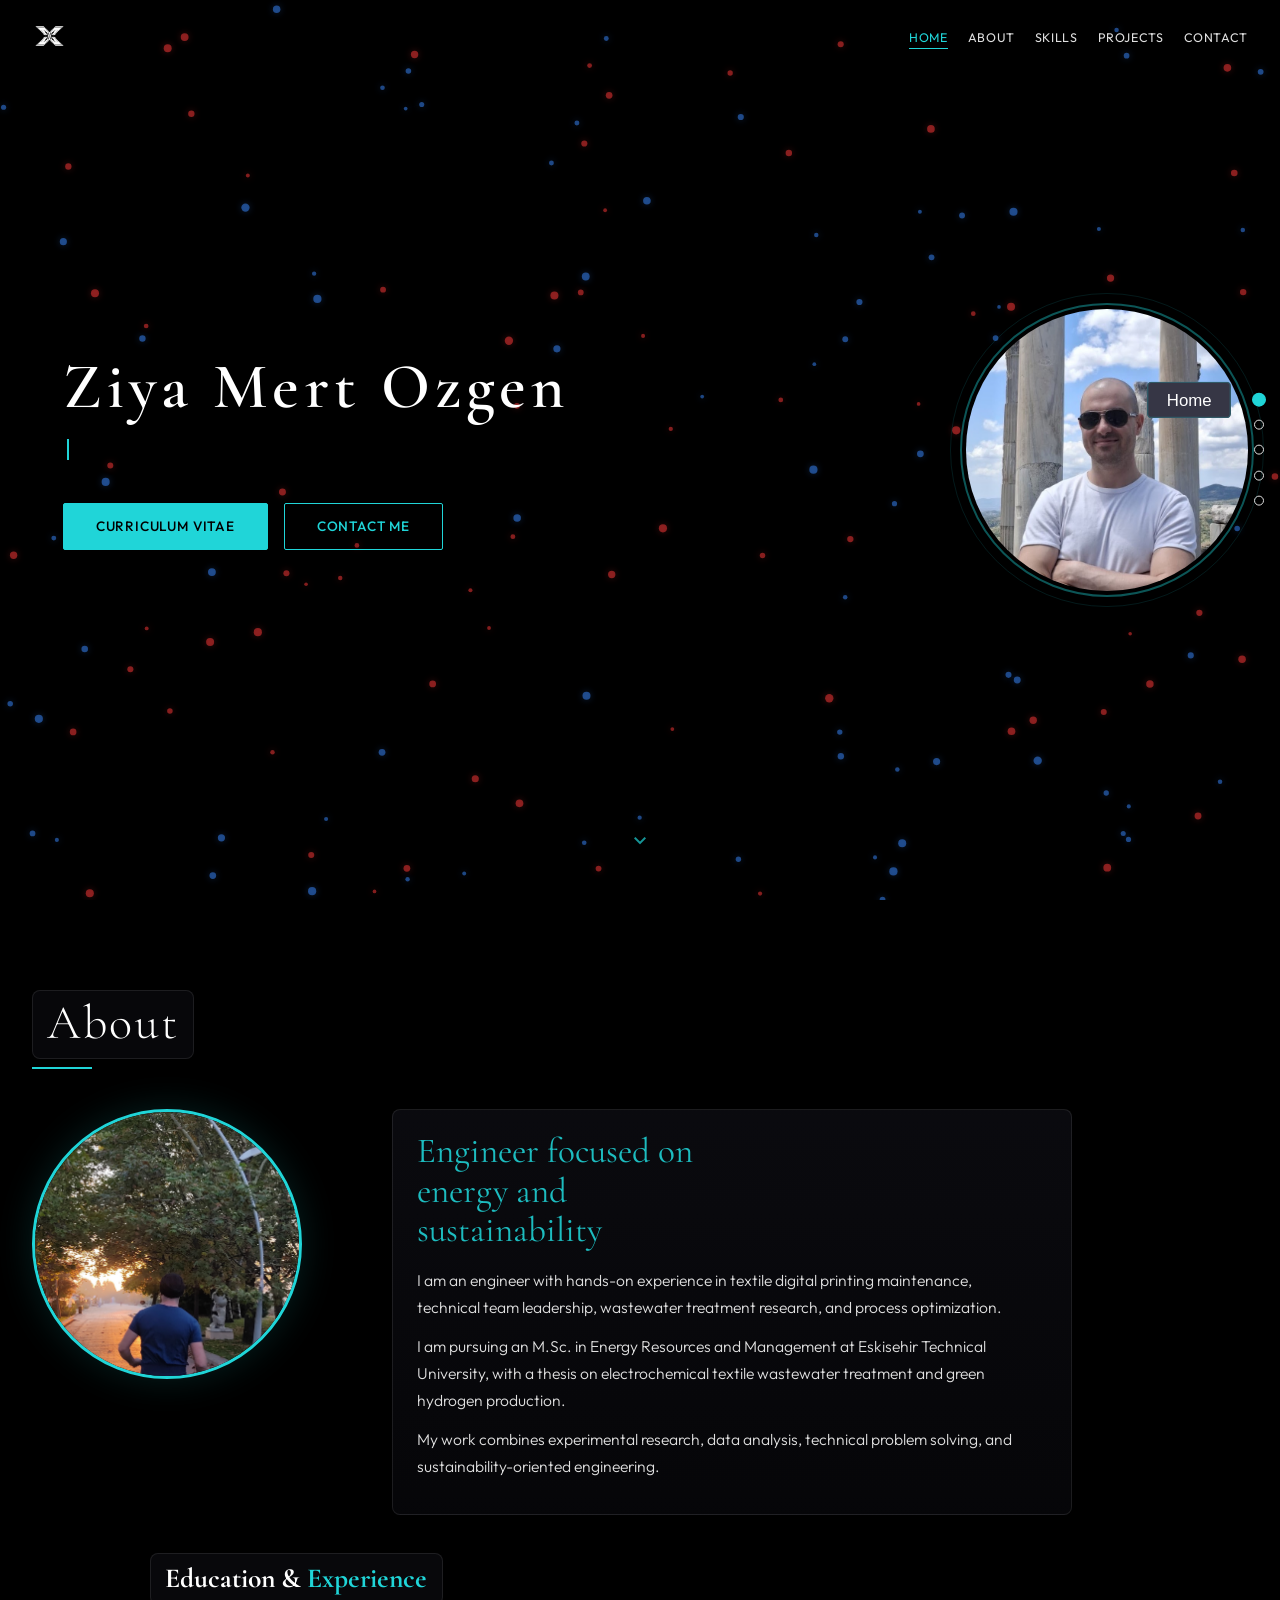
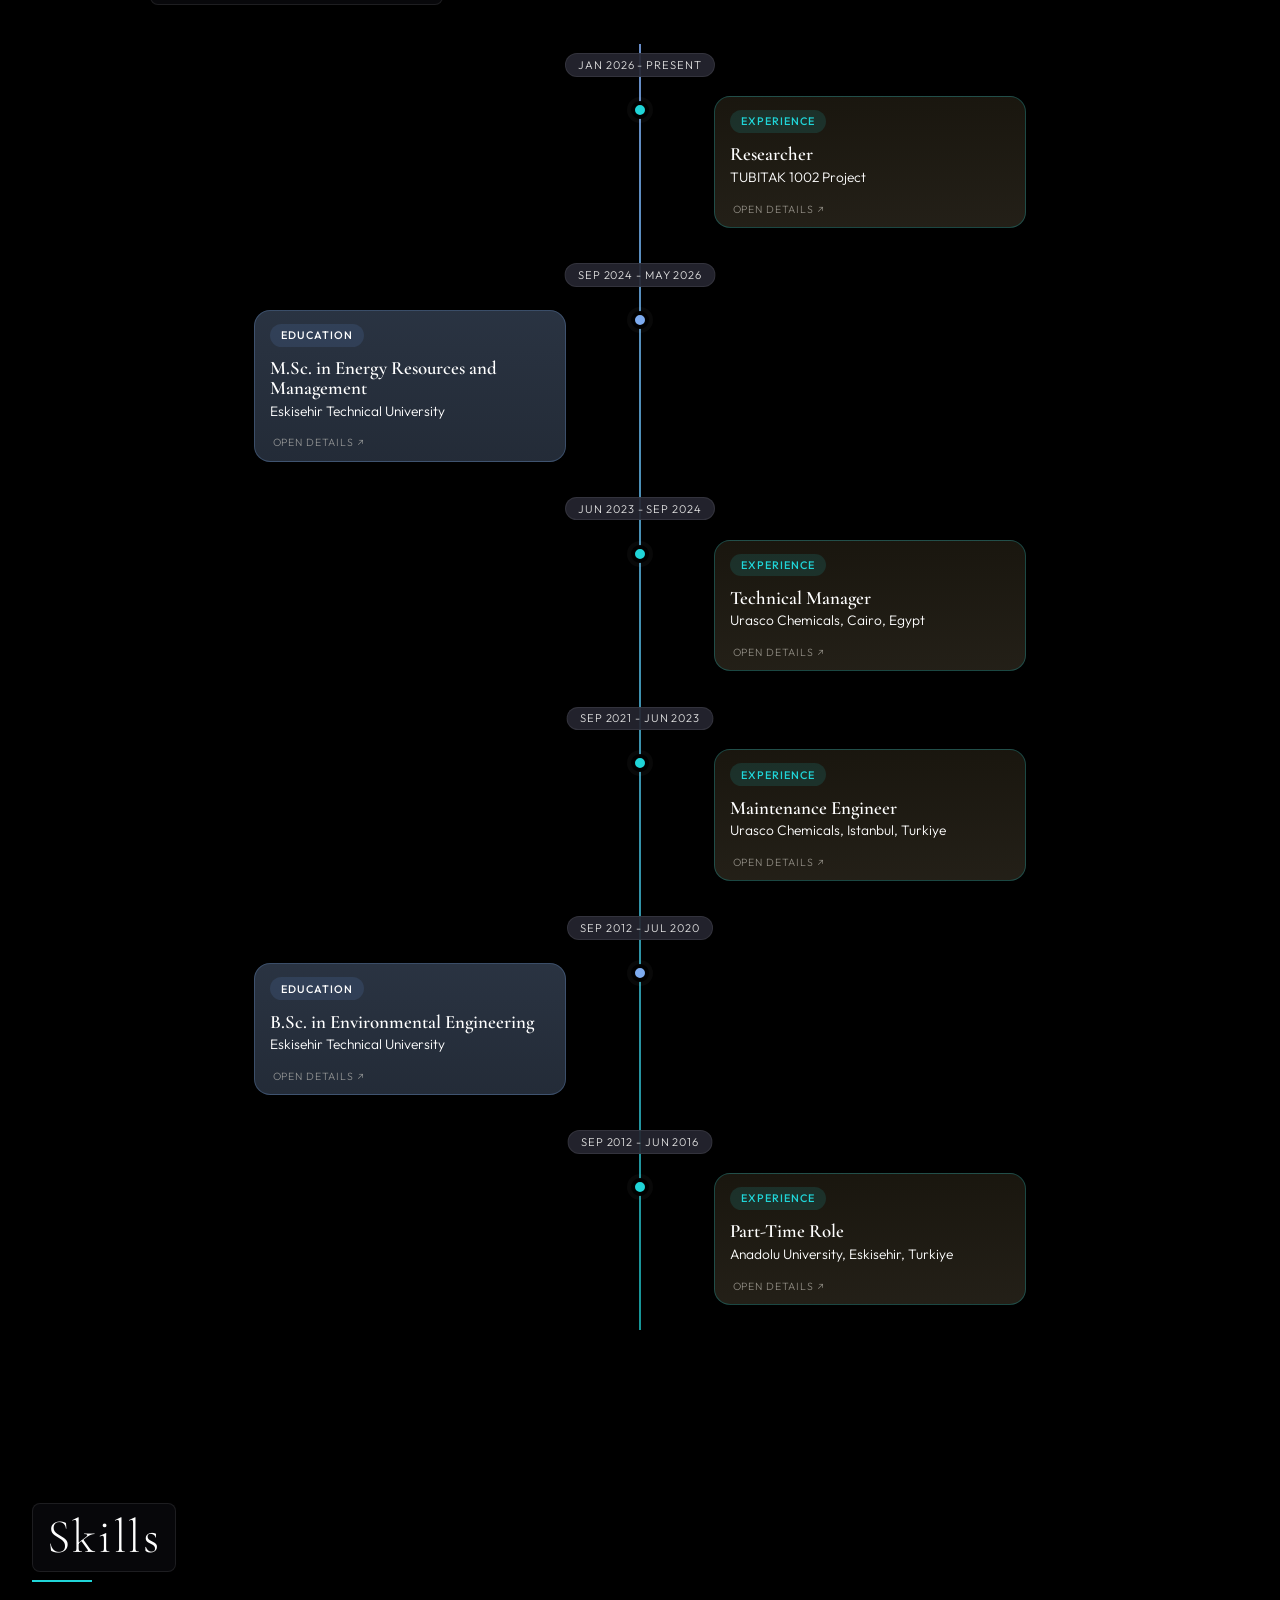
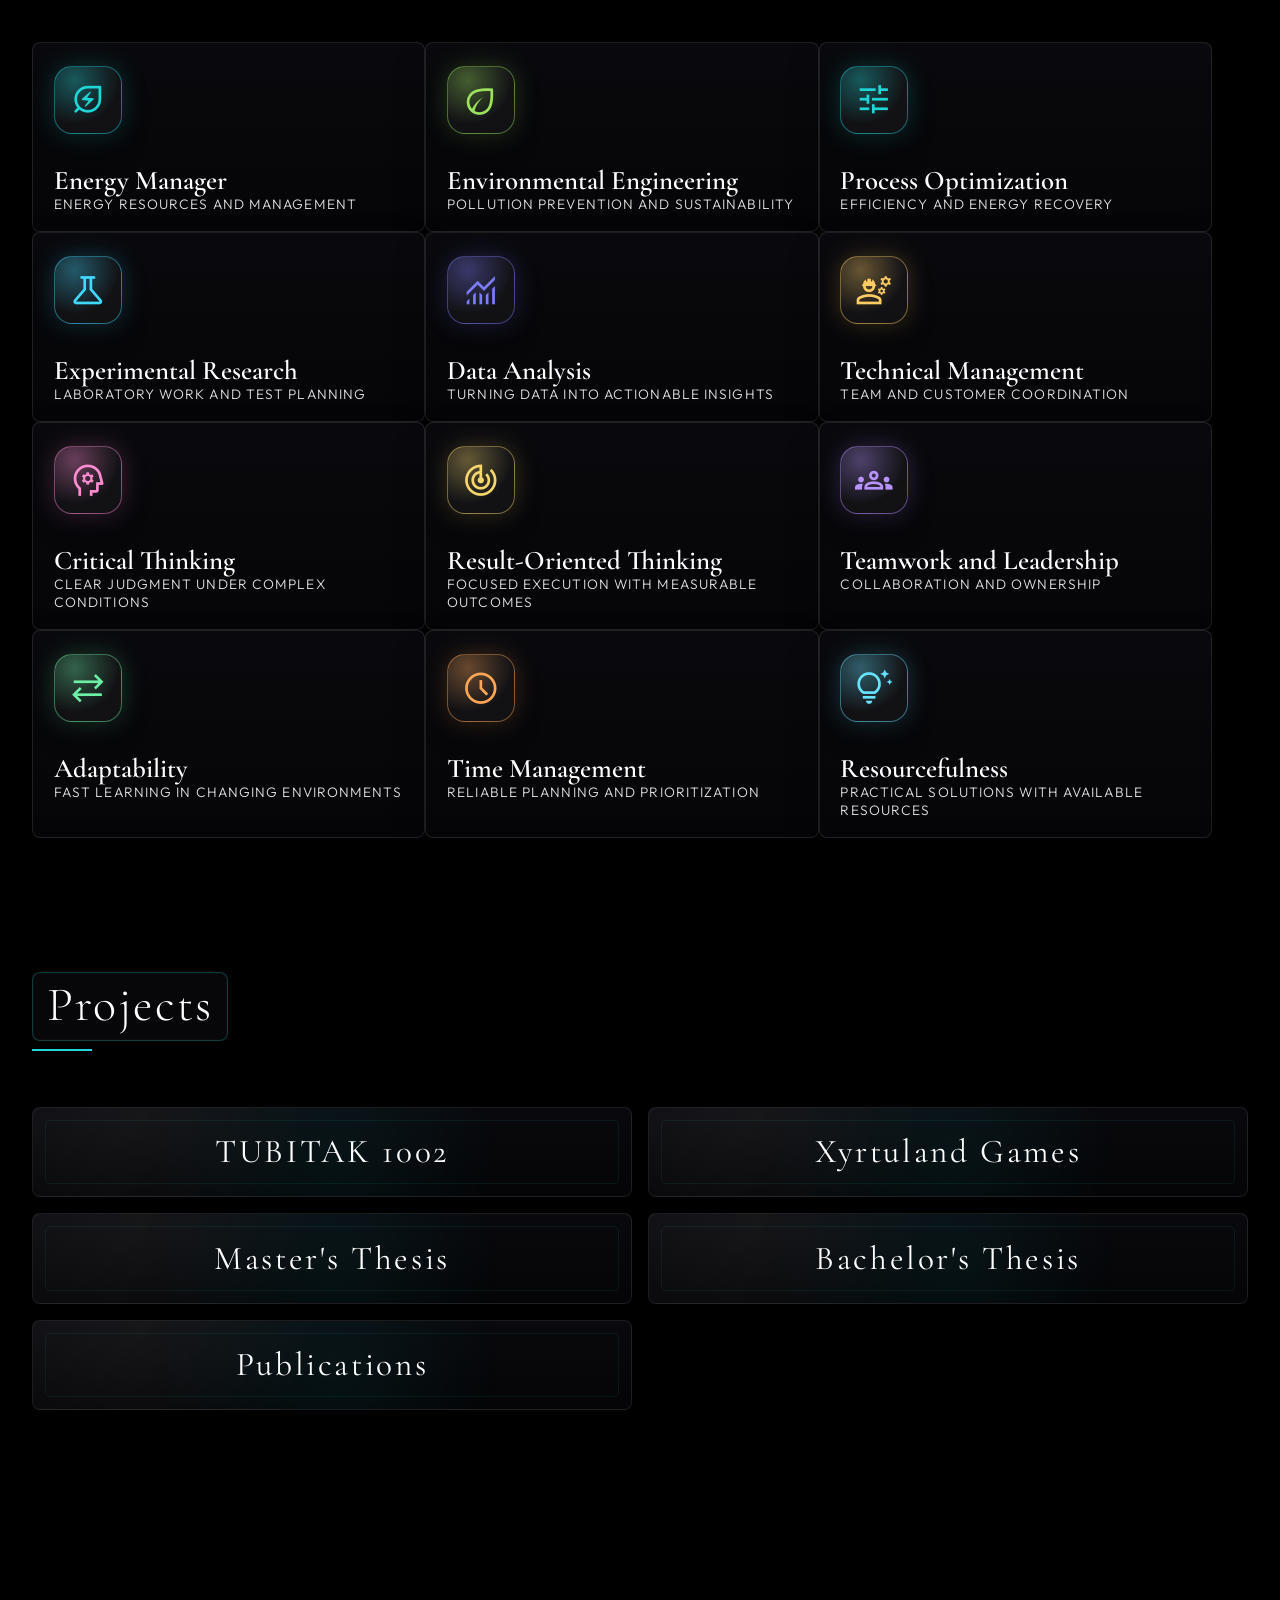
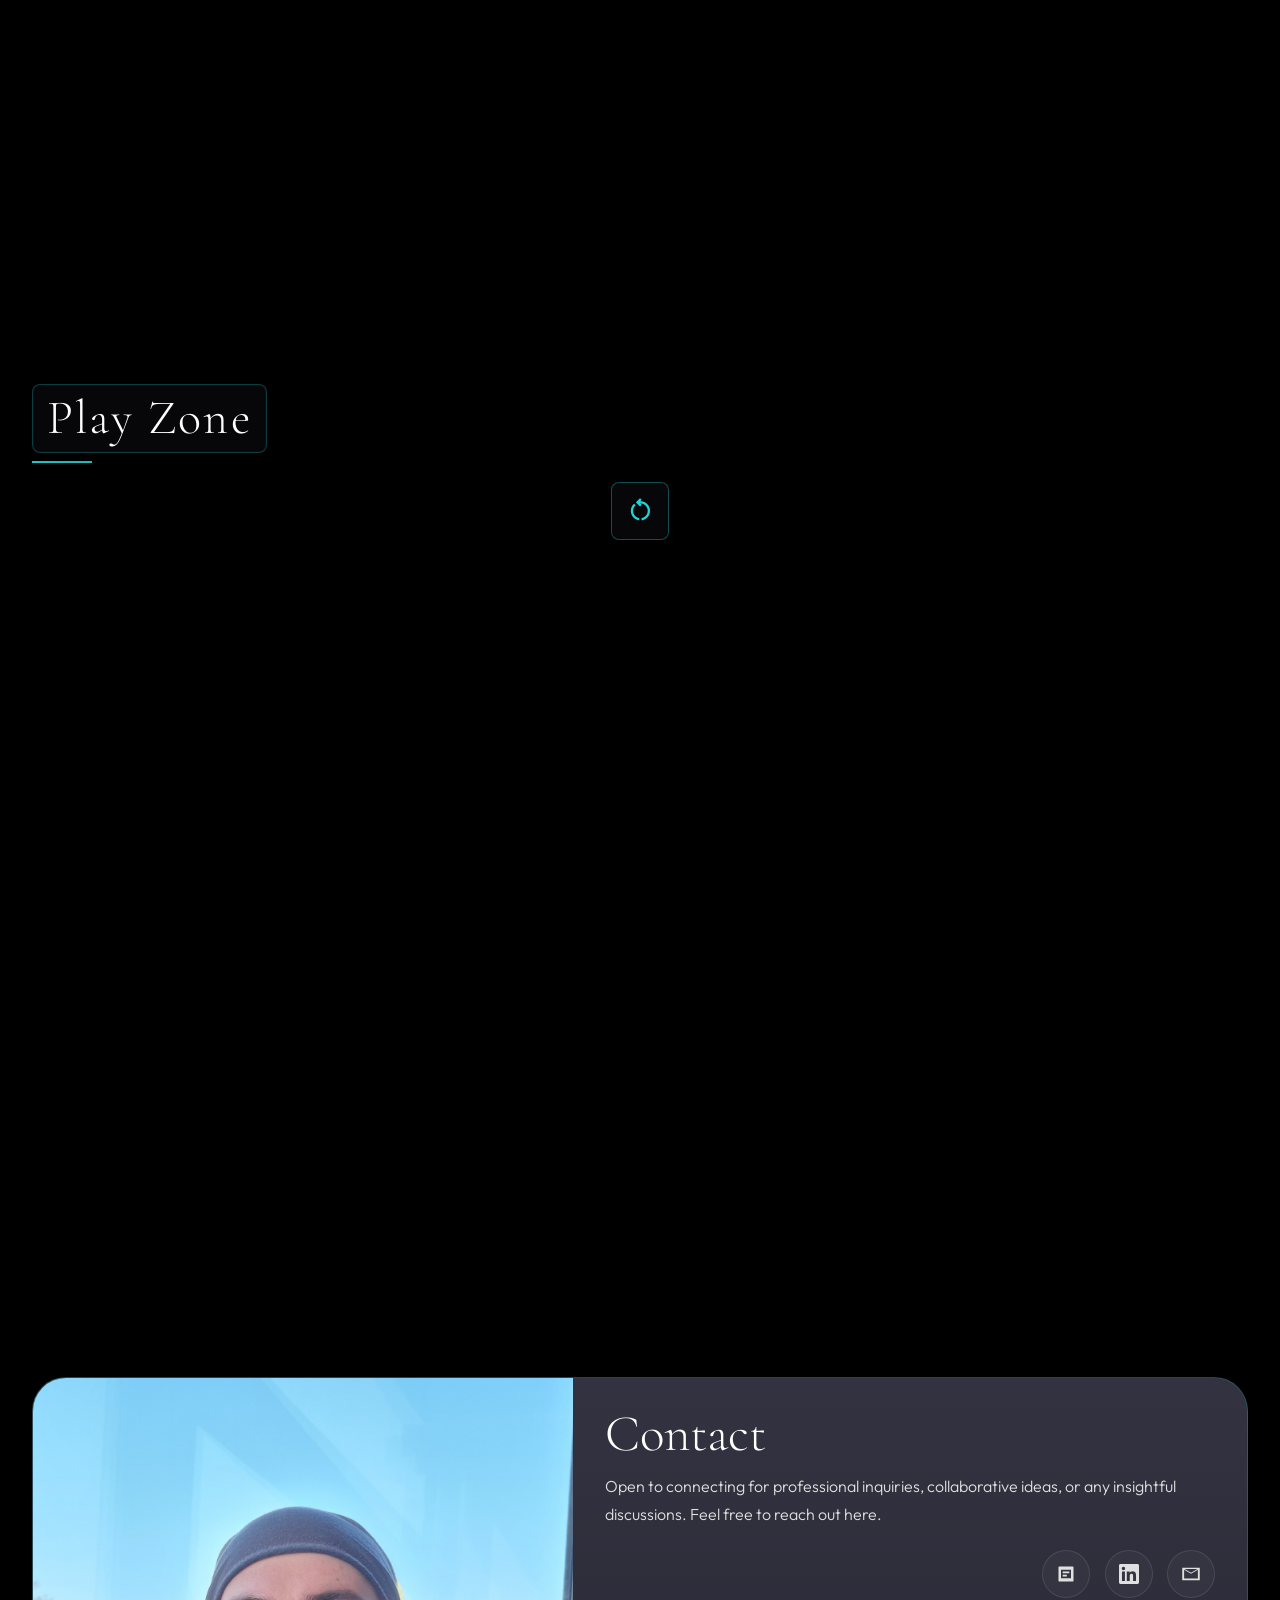
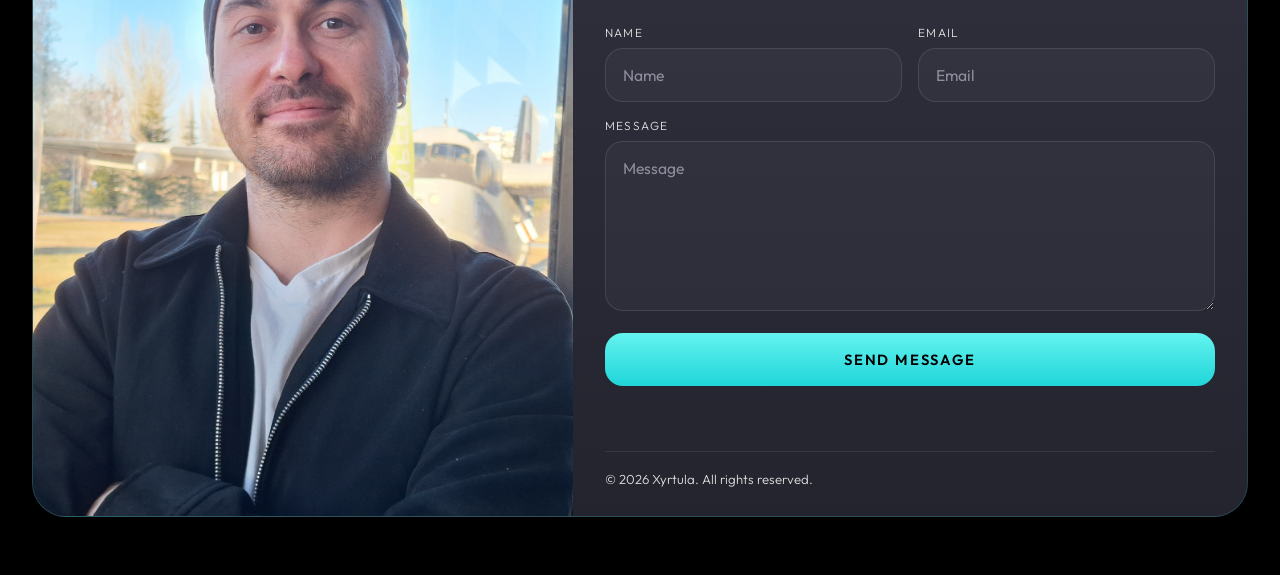
==== index.html @ 6a3a3227 "Fixing Skil Card Details" ====
<!DOCTYPE html>
<html lang="en">
<head>
    <meta charset="UTF-8">
    <meta name="viewport" content="width=device-width, initial-scale=1.0">
    <title>Ziya Mert Ozgen | Engineer</title>
    <meta name="description" content="Portfolio of Ziya Mert Ozgen - Engineer focused on energy, sustainability, wastewater treatment, and process optimization.">
    <link rel="icon" href="https://xyrtula.github.io/assets/favicon.ico" sizes="any">
    <link rel="preconnect" href="https://fonts.googleapis.com">
    <link rel="preconnect" href="https://fonts.gstatic.com" crossorigin>
    <link href="https://fonts.googleapis.com/css2?family=Cormorant+Garamond:ital,wght@0,300;0,400;0,600;1,300;1,400&family=Outfit:wght@300;400;500;600&display=swap" rel="stylesheet">
    <link href="https://fonts.googleapis.com/css2?family=Material+Symbols+Outlined:opsz,wght,FILL,GRAD@24,400,0,0" rel="stylesheet">
    <style>
        :root {
            --bg-primary: #000000;
            --bg-secondary: #000000;
            --bg-card: #363645;
            --bg-card-hover: #3e3e4e;
            --text-primary: #FFFFFF;
            --text-secondary: #E0E0E0;
            --accent: #20d5d8;
            --accent-hover: #64f3f0;
            --accent-dim: rgba(32,213,216,0.15);
            --border: rgba(32,213,216,0.22);
            --border-light: rgba(255,255,255,0.1);
            --overlay: rgba(30,30,40,0.8);
            --font-display: 'Cormorant Garamond', Georgia, serif;
            --font-body: 'Outfit', system-ui, sans-serif;
            --ease-smooth: cubic-bezier(0.4, 0, 0.2, 1);
            --ease-bounce: cubic-bezier(0.34, 1.56, 0.64, 1);
        }
        *, *::before, *::after { margin: 0; padding: 0; box-sizing: border-box; }
        html {
            scroll-behavior: smooth;
            min-height: 100%;
            background-color: #000;
        }
        body {
            font-family: var(--font-body);
            min-height: 100vh;
            background: #000000;
            color: var(--text-primary);
            font-weight: 300;
            overflow: hidden;
            cursor: none;
        }
        body.mobile-mode { overflow-y: auto; cursor: auto; }
        body.panel-open { overflow: hidden; }
        body.mobile-mode.panel-open { position: fixed; left: 0; right: 0; width: 100%; overscroll-behavior: none; }
        a { color: var(--accent); text-decoration: none; transition: color 0.3s; }
        a:hover { color: var(--accent-hover); }
        ::selection { background: var(--accent); color: var(--bg-primary); }
        :focus-visible { outline: 2px solid var(--accent); outline-offset: 2px; }

        .cursor-dot { position: fixed; top: 0; left: 0; z-index: 99999; width: 20px; height: 20px; border: 1.5px solid var(--accent); border-radius: 50%; pointer-events: none; transition: transform 0.15s var(--ease-smooth), background 0.2s, border-color 0.2s; transform: translate(-50%, -50%); }
        .cursor-dot.hovering { background: var(--accent); transform: translate(-50%, -50%) scale(1.4); }
        body.mobile-mode .cursor-dot { display: none; }

        .noise-overlay { position: fixed; top: 0; left: 0; width: 100%; height: 100%; z-index: 9998; pointer-events: none; opacity: 0; background-image: url("data:image/svg+xml,%3Csvg viewBox='0 0 256 256' xmlns='http://www.w3.org/2000/svg'%3E%3Cfilter id='noise'%3E%3CfeTurbulence type='fractalNoise' baseFrequency='0.9' numOctaves='4' stitchTiles='stitch'/%3E%3C/filter%3E%3Crect width='100%25' height='100%25' filter='url(%23noise)'/%3E%3C/svg%3E"); background-repeat: repeat; }

        .navbar {
            position: fixed; top: 0; left: 0; right: 0; z-index: 1000;
            display: flex; align-items: center; justify-content: space-between;
            gap: 0.75rem; min-height: 72px; padding: 0 3rem;
            transition: background 0.4s var(--ease-smooth), padding 0.3s, box-shadow 0.3s;
        }
        .navbar.scrolled { background: rgba(37,37,48,0.96); backdrop-filter: blur(12px); min-height: 64px; padding: 0 3rem; box-shadow: 0 1px 20px rgba(0,0,0,0.3); }
        .nav-logo {
            display: flex; align-items: center; justify-content: flex-start;
            flex: 1 1 auto; min-width: 0;
        }
        .nav-logo img {
            display: block;
            height: 38px;
            width: auto;
            max-width: 180px;
            object-fit: contain;
            filter: drop-shadow(0 1px 2px rgba(0,0,0,0.25));
        }
        .nav-logo span { color: var(--accent); }
        .nav-links { display: flex; gap: 2rem; list-style: none; }
        .nav-links a { font-size: 0.85rem; font-weight: 400; color: var(--text-secondary); letter-spacing: 0.05em; text-transform: uppercase; position: relative; padding-bottom: 4px; transition: color 0.3s; }
        .nav-links a::after { content: ''; position: absolute; bottom: 0; left: 0; width: 0; height: 1.5px; background: var(--accent); transition: width 0.35s var(--ease-smooth); }
        .nav-links a:hover { color: var(--text-primary); }
        .nav-links a:hover::after, .nav-links a.active::after { width: 100%; }
        .nav-links a.active { color: var(--accent); }
        .mobile-toggle {
            display: none;
            position: absolute;
            top: 0;
            bottom: 0;
            right: 1rem;
            margin: auto 0;
            align-items: center;
            justify-content: center;
            width: 44px;
            height: 44px;
            flex: 0 0 44px;
            padding: 0;
            background: none;
            border: none;
            border-radius: 12px;
            color: var(--text-primary);
            font-size: 1.5rem;
            cursor: pointer;
            z-index: 2;
        }
        .mobile-toggle .menu-bars {
            display: flex;
            flex-direction: column;
            align-items: center;
            justify-content: center;
            gap: 4px;
            width: 22px;
            height: 18px;
        }
        .mobile-toggle .menu-bars span {
            display: block;
            width: 100%;
            height: 2px;
            border-radius: 999px;
            background: currentColor;
        }

        .fp-section { position: fixed; top: 0; left: 0; width: 100%; height: 100vh; display: flex; align-items: center; justify-content: center; transition: transform 0.85s var(--ease-smooth); overflow: hidden; background: transparent; }
        body.mobile-mode .fp-section { position: relative; min-height: 100vh; height: auto; overflow: visible; }
        .section-inner { width: 100%; max-width: 1200px; padding: 6rem 3rem 3rem; position: relative; z-index: 2; }

        .section-heading {
            display: inline-block;
            font-family: var(--font-display);
            font-size: clamp(2rem, 4vw, 3rem);
            font-weight: 300;
            letter-spacing: 0.05em;
            margin-bottom: 0.5rem;
            padding: 0.22rem 0.85rem 0.34rem;
            border-radius: 8px;
            border: 1px solid rgba(255,255,255,0.09);
            background: rgba(18,18,26,0.42);
            backdrop-filter: blur(12px);
            box-shadow: 0 14px 34px rgba(0,0,0,0.18);
        }
        .section-heading span { color: var(--accent); }
        .heading-rule { width: 60px; height: 2px; background: var(--accent); margin-bottom: 2.5rem; }
        .reveal-item { opacity: 0; transform: translateY(30px); transition: opacity 0.6s var(--ease-smooth), transform 0.6s var(--ease-smooth); }
        .reveal-item.visible { opacity: 1; transform: translateY(0); }
        #projects .section-heading {
            border-color: rgba(32,213,216,0.26);
            box-shadow: 0 14px 34px rgba(0,0,0,0.2), inset 0 0 0 1px rgba(255,255,255,0.025);
        }

        /* HERO */
        #hero { background: transparent; z-index: 10; }
        #particleCanvas { position: fixed; inset: 0; z-index: 0; width: 100vw; height: 100vh; pointer-events: none; }
        .hero-content { position: relative; z-index: 2; display: flex; align-items: center; justify-content: space-between; padding: 0 6vw; width: 100%; max-width: 1400px; gap: 4rem; }
        .hero-left {
            flex: 1;
            max-width: 660px;
            text-align: left;
            padding: clamp(1.25rem, 2.4vw, 2.1rem);
            border-radius: 8px;
            border: none;
            background: transparent;
            backdrop-filter: none;
            box-shadow: none;
        }
        .hero-name { font-family: var(--font-display); font-size: clamp(2.4rem, 5vw, 4rem); font-weight: 600; letter-spacing: 0.08em; color: var(--text-primary); line-height: 1.15; white-space: nowrap; opacity: 0; transform: translateY(20px); animation: fadeUp 0.7s var(--ease-smooth) 0.3s forwards; }
        .hero-name span { color: var(--text-primary); }
        @keyframes fadeUp { to { opacity: 1; transform: translateY(0); } }
        .hero-subtitle { font-family: var(--font-body); font-size: clamp(1rem, 1.8vw, 1.2rem); font-weight: 300; color: var(--accent); margin-top: 0.8rem; min-height: 1.8em; letter-spacing: 0.06em; opacity: 0; animation: fadeUp 0.6s var(--ease-smooth) 0.7s forwards; }
        .typewriter-cursor { display: inline-block; width: 2px; height: 1.1em; background: var(--accent); margin-left: 4px; vertical-align: text-bottom; animation: blink 0.7s step-end infinite; }
        @keyframes blink { 50% { opacity: 0; } }
        .hero-buttons { margin-top: 2rem; display: flex; gap: 1rem; flex-wrap: wrap; opacity: 0; animation: fadeUp 0.6s var(--ease-smooth) 0.9s forwards; }
        .btn { font-family: var(--font-body); font-size: 0.85rem; font-weight: 500; padding: 0.85rem 2rem; border-radius: 2px; cursor: pointer; letter-spacing: 0.06em; text-transform: uppercase; transition: all 0.35s var(--ease-smooth); border: 1.5px solid var(--accent); }
        .btn-primary { background: var(--accent); color: var(--bg-primary); }
        .btn-primary:hover { background: var(--accent-hover); border-color: var(--accent-hover); transform: translateY(-2px); }
        .btn-outline { background: transparent; color: var(--accent); }
        .btn-outline:hover { background: var(--accent); color: var(--bg-primary); transform: translateY(-2px); }
        .hero-right { flex-shrink: 0; position: relative; width: clamp(260px, 22vw, 360px); height: clamp(260px, 22vw, 360px); opacity: 0; transform: scale(0.85); animation: photoIn 0.8s var(--ease-smooth) 0.6s forwards; cursor: pointer; }
        @keyframes photoIn { to { opacity: 1; transform: scale(1); } }
        .hero-right::before { content: ''; position: absolute; inset: -6px; border-radius: 50%; border: 2px solid var(--accent); opacity: 0.4; transition: opacity 0.4s; }
        .hero-right:hover::before { opacity: 0.8; }
        .hero-right::after { content: ''; position: absolute; inset: -16px; border-radius: 50%; border: 1px solid rgba(32,213,216,0.12); transition: border-color 0.4s; }
        .hero-right:hover::after { border-color: rgba(32,213,216,0.3); }
        .hero-right img { position: absolute; inset: 0; width: 100%; height: 100%; border-radius: 50%; object-fit: cover; transition: opacity 1.5s ease-in-out, transform 0.5s var(--ease-smooth); }
        .hero-right:hover img { transform: scale(1.08); }
        .hero-right img.hero-img-back { opacity: 0; }
        .hero-right.swapped img.hero-img-front { opacity: 0; }
        .hero-right.swapped img.hero-img-back { opacity: 1; }
        .scroll-indicator { position: absolute; bottom: 2.5rem; left: 50%; transform: translateX(-50%); animation: bounce 2s infinite; color: var(--accent); opacity: 0.7; font-size: 1.8rem; z-index: 2; }
        @keyframes bounce { 0%, 20%, 50%, 80%, 100% { transform: translateX(-50%) translateY(0); } 40% { transform: translateX(-50%) translateY(-12px); } 60% { transform: translateX(-50%) translateY(-6px); } }

        /* ABOUT */
        #about { background: transparent; }
        #about .section-inner {
            max-width: 1780px;
            padding-top: 5.6rem;
            padding-right: 0.6rem;
        }
        .about-stage {
            display: grid;
            grid-template-columns: minmax(310px, 420px) minmax(500px, 1fr);
            gap: clamp(1.8rem, 2.6vw, 3.2rem);
            align-items: start;
        }
        .about-portrait-wrap {
            display: flex;
            justify-content: flex-start;
            align-items: center;
        }
        .about-photo {
            position: relative;
            width: clamp(270px, 21vw, 350px);
            aspect-ratio: 1;
            border-radius: 50%;
            overflow: hidden;
            border: 3px solid var(--accent);
            box-shadow: 0 0 36px rgba(32,213,216,0.15);
            cursor: pointer;
            transform-origin: center;
            transition: transform 0.45s var(--ease-bounce), box-shadow 0.45s var(--ease-smooth), border-color 0.3s var(--ease-smooth);
        }
        .about-portrait-wrap:hover .about-photo,
        .about-photo:hover {
            transform: scale(1.18);
            border-color: var(--accent-hover);
            box-shadow: 0 22px 60px rgba(0,0,0,0.32), 0 0 0 12px rgba(32,213,216,0.08), 0 0 46px rgba(32,213,216,0.28);
        }
        .about-photo img {
            width: 100%;
            height: 100%;
            object-fit: cover;
            transition: none;
        }
        .about-copy {
            position: relative;
            max-width: 680px;
            padding: clamp(1.25rem, 1.7vw, 1.7rem) clamp(1.35rem, 1.9vw, 2rem) clamp(1.25rem, 1.7vw, 1.65rem);
            border-radius: 8px;
            border: 1px solid rgba(255,255,255,0.09);
            background: linear-gradient(180deg, rgba(18,18,26,0.56), rgba(18,18,26,0.32));
            backdrop-filter: blur(14px);
            box-shadow: 0 18px 46px rgba(0,0,0,0.2);
        }
        .about-quote {
            font-family: var(--font-display);
            font-size: clamp(1.85rem, 2.75vw, 3.05rem);
            line-height: 1.12;
            color: rgba(32,213,216,0.88);
            font-weight: 400;
            margin-bottom: 1.1rem;
            max-width: 15ch;
        }
        .about-text {
            max-width: 38rem;
            color: var(--text-secondary);
            font-size: clamp(0.98rem, 1vw, 1.12rem);
            line-height: 1.72;
        }
        .about-text p { margin-bottom: 0.75rem; }
        .about-journey {
            width: min(100%, 980px);
            grid-column: 1 / -1;
            justify-self: stretch;
            transform: none;
            margin-top: 2rem;
        }
        .journey-heading {
            display: inline-block;
            font-family: var(--font-display);
            font-size: clamp(1.45rem, 2.15vw, 1.9rem);
            line-height: 1.1;
            margin-bottom: 1.25rem;
            padding: 0.62rem 0.9rem;
            border-radius: 8px;
            border: 1px solid rgba(255,255,255,0.09);
            background: rgba(18,18,26,0.46);
            backdrop-filter: blur(12px);
            text-align: center;
        }
        .journey-heading .education-word { color: #FFFFFF; }
        .journey-heading .experience-word { color: var(--accent); }
        .journey-tree {
            position: relative;
            min-height: 720px;
            padding: 1.05rem 0 1.2rem;
        }
        .journey-axis {
            position: absolute;
            left: 50%;
            top: 1.2rem;
            bottom: 1.1rem;
            width: 2px;
            background: linear-gradient(180deg, rgba(133,180,255,0.78), rgba(32,213,216,0.7));
            transform: translateX(-50%);
        }
        .journey-item {
            position: relative;
            display: grid;
            grid-template-columns: minmax(0, 1fr) 72px minmax(0, 1fr);
            align-items: start; 
            gap: 1rem;
            min-height: 134px;
            min-width: 0;
            margin: 1.5rem 0;
        }
        .journey-item.education .journey-card {
            grid-column: 1;
            --journey-shift: -18px;
        }
        .journey-item.experience .journey-card {
            grid-column: 3;
                margin-top: 30px;
            --journey-shift: 18px;
        }
        .journey-date {
            position: absolute;
            left: 50%;
            top: -0.8rem;
            transform: translateX(-50%);
            padding: 0.24rem 0.78rem;
            border-radius: 999px;
            background: rgba(37,37,48,0.92);
            border: 1px solid rgba(255,255,255,0.08);
            color: var(--text-secondary);
            font-size: 0.7rem;
            letter-spacing: 0.08em;
            text-transform: uppercase;
            white-space: nowrap;
            z-index: 2;
            transition: color 0.28s var(--ease-smooth), border-color 0.28s var(--ease-smooth), box-shadow 0.28s var(--ease-smooth);
        }
        .journey-node {
            grid-column: 2;
            justify-self: center;
            width: 18px;
            height: 18px;
            border-radius: 50%;
            border: 4px solid var(--bg-secondary);
            box-shadow: 0 0 0 4px rgba(255,255,255,0.03);
            z-index: 1;  
            transition: transform 0.28s var(--ease-bounce), box-shadow 0.28s var(--ease-smooth), background 0.28s var(--ease-smooth);
            transform: translateY(35px);
        }
        @keyframes pulseGlow {
            0%, 100% { box-shadow: 0 0 0 6px rgba(255,255,255,0.04), 0 0 18px rgba(255,255,255,0.14); }
            50% { box-shadow: 0 0 0 10px rgba(255,255,255,0.06), 0 0 24px rgba(255,255,255,0.22); }
        }
        .journey-item.education .journey-node { background: #7eacf0; 
        }
        .journey-item.experience .journey-node { background: var(--accent); }
        .journey-card {
            --journey-shift: 0px;
            width: 100%;
            max-width: 360px;
            min-height: 80px;
            position: relative;
            appearance: none;
            font: inherit;
            color: inherit;
            text-align: left;
            border-radius: 16px;
            padding: 0.78rem 0.95rem 1.6rem;
            backdrop-filter: blur(14px);
            cursor: pointer;
            overflow: hidden;
            transform: translateX(var(--journey-shift));
            transition: transform 0.28s var(--ease-smooth), border-color 0.28s var(--ease-smooth), box-shadow 0.28s var(--ease-smooth), background 0.28s var(--ease-smooth); 
        }
        .journey-card::before {
            content: '';
            position: absolute;
            inset: 0;
            background: linear-gradient(135deg, rgba(255,255,255,0.08), transparent 45%);
            opacity: 0;
            transition: opacity 0.28s var(--ease-smooth);
            pointer-events: none;
        }
        .journey-item.education .journey-card {
            border: 1px solid rgba(120,164,231,0.28);
            background: linear-gradient(180deg, rgba(74,91,117,0.56), rgba(49,60,77,0.72));
        }
        .journey-item.experience .journey-card {
            border: 1px solid rgba(32,213,216,0.26);
            background: linear-gradient(180deg, rgba(79,69,45,0.32), rgba(57,51,38,0.62));
        }
        .journey-item:hover .journey-card,
        .journey-card:hover,
        .journey-card:focus-visible,
        .journey-item.is-active .journey-card {
            transform: translate(var(--journey-shift), -4px);
            box-shadow: 0 12px 36px rgba(0,0,0,0.22);
        }
        .journey-item:hover .journey-card::before,
        .journey-card:hover::before,
        .journey-card:focus-visible::before,
        .journey-item.is-active .journey-card::before { opacity: 1; }
        .journey-item:hover .journey-date,
        .journey-item:focus-within .journey-date,
        .journey-item.is-active .journey-date {
            color: var(--text-primary);
            border-color: rgba(255,255,255,0.18);
            box-shadow: 0 0 0 6px rgba(255,255,255,0.03);
        }
        .journey-item:hover .journey-node,
        .journey-item:focus-within .journey-node,
        .journey-item.is-active .journey-node {
            transform: scale(1.24);
            animation: pulseGlow 1.35s ease-in-out infinite;
        }
        .journey-item.education .journey-card:hover,
        .journey-item.education .journey-card:focus-visible,
        .journey-item.education:hover .journey-card,
        .journey-item.education.is-active .journey-card {
            border-color: rgba(133,180,255,0.7);
            box-shadow: 0 12px 34px rgba(0,0,0,0.22), 0 0 26px rgba(133,180,255,0.16);
        }
        .journey-item.experience .journey-card:hover,
        .journey-item.experience .journey-card:focus-visible,
        .journey-item.experience:hover .journey-card,
        .journey-item.experience.is-active .journey-card {
            border-color: rgba(32,213,216,0.68);
            box-shadow: 0 12px 34px rgba(0,0,0,0.22), 0 0 26px rgba(32,213,216,0.16);
        }
        .journey-item.education:hover .journey-node,
        .journey-item.education:focus-within .journey-node,
        .journey-item.education.is-active .journey-node {
            box-shadow: 0 0 0 6px rgba(126,172,240,0.14), 0 0 18px rgba(126,172,240,0.4);
        }
        .journey-item.experience:hover .journey-node,
        .journey-item.experience:focus-within .journey-node,
        .journey-item.experience.is-active .journey-node {
            box-shadow: 0 0 0 6px rgba(32,213,216,0.12), 0 0 18px rgba(32,213,216,0.36);
        }
        .journey-card::after {
            content: 'Open details \2197';
            position: absolute;
            left: 1.1rem;
            bottom: 0.7rem;
            font-size: 0.66rem;
            letter-spacing: 0.08em;
            text-transform: uppercase;
            color: rgba(240,235,227,0.52);
            transition: color 0.28s var(--ease-smooth), transform 0.28s var(--ease-smooth);
        }
        .journey-card:hover::after,
        .journey-card:focus-visible::after {
            color: rgba(240,235,227,0.85);
            transform: translateX(4px);
        }
        .journey-type {
            display: inline-flex;
            align-items: center;
            gap: 0.4rem;
            padding: 0.28rem 0.68rem;
            border-radius: 999px;
            font-size: 0.68rem;
            letter-spacing: 0.09em;
            text-transform: uppercase;
            font-weight: 500;
            margin-bottom: 0.72rem;
        }
        .journey-item.education .journey-type {
            background: rgba(96,140,205,0.16);
            color: #FFFFFF;
        }
        .journey-item.experience .journey-type {
            background: rgba(32,213,216,0.13);
            color: var(--accent);
        }
        .journey-title {
            font-family: var(--font-display);
            font-size: 1.18rem;
            font-weight: 600;
            line-height: 1.06;
            margin-bottom: 0.28rem;
        }
        .journey-org {
            font-size: 0.86rem;
            color: var(--text-primary);
            line-height: 1.3;
            margin-bottom: 0.9rem;
        }
        .journey-modal-overlay {
            position: fixed;
            inset: 0;
            z-index: 2200;
            display: flex;
            align-items: center;
            justify-content: center;
            padding: 2rem;
            background: rgba(18,18,26,0.52);
            backdrop-filter: blur(10px);
            opacity: 0;
            visibility: hidden;
            overflow-y: auto;
            overscroll-behavior: contain;
            -webkit-overflow-scrolling: touch;
            transition: opacity 0.35s var(--ease-smooth), visibility 0.35s var(--ease-smooth);
        }
        .journey-modal-overlay.open {
            opacity: 1;
            visibility: visible;
        }
        .journey-modal {
            width: min(920px, 92vw);
            max-height: calc(100vh - 4rem);
            max-height: calc(100dvh - 4rem);
            overflow-y: auto;
            overscroll-behavior: contain;
            -webkit-overflow-scrolling: touch;
            border-radius: 28px;
            border: 1px solid rgba(32,213,216,0.18);
            background:
                radial-gradient(circle at top left, rgba(32,213,216,0.12), transparent 28%),
                linear-gradient(180deg, rgba(54,54,69,0.88), rgba(37,37,48,0.94));
            box-shadow: 0 24px 80px rgba(0,0,0,0.36);
            position: relative;
            padding: 2rem 2rem 1.6rem;
        }
        .journey-modal-close {
            position: absolute;
            top: 1rem;
            right: 1rem;
            width: 52px;
            height: 52px;
            border-radius: 50%;
            border: 1px solid rgba(255,255,255,0.08);
            background: rgba(18,18,26,0.58);
            color: var(--text-primary);
            font-size: 1.5rem;
            cursor: pointer;
            transition: background 0.25s var(--ease-smooth), transform 0.25s var(--ease-smooth);
        }
        .journey-modal-close:hover {
            background: rgba(32,213,216,0.18);
            transform: rotate(90deg);
        }
        .journey-modal-top {
            display: flex;
            justify-content: space-between;
            gap: 1rem;
            align-items: flex-start;
            margin-bottom: 1.35rem;
            padding-right: 4rem;
        }
        .journey-modal-title {
            font-family: var(--font-display);
            font-size: clamp(2rem, 3.1vw, 2.8rem);
            line-height: 0.98;
            margin-bottom: 0.4rem;
        }
        .journey-modal-org {
            color: var(--text-primary);
            font-size: 1.03rem;
            margin-bottom: 0.35rem;
        }
        .journey-modal-date {
            color: var(--text-secondary);
            font-size: 0.8rem;
            letter-spacing: 0.08em;
            text-transform: uppercase;
            white-space: nowrap;
            flex-shrink: 0;
            text-align: right;
        }
        .journey-modal-grid {
            display: grid;
            grid-template-columns: 1fr;
            gap: 1rem;
        }
        .journey-modal-panel {
            border-radius: 18px;
            border: 1px solid rgba(255,255,255,0.08);
            background: rgba(255,255,255,0.02);
            padding: 1rem 1.1rem;
        }
        .journey-modal-panel h4 {
            font-size: 0.72rem;
            letter-spacing: 0.12em;
            text-transform: uppercase;
            color: var(--text-secondary);
            margin-bottom: 0.8rem;
        }
        .journey-modal-panel p,
        .journey-modal-panel li {
            color: var(--text-secondary);
            line-height: 1.75;
            font-size: 0.93rem;
        }
        .journey-modal-panel ul {
            list-style: none;
            display: grid;
            gap: 0.55rem;
        }
        .journey-modal-panel li {
            position: relative;
            padding-left: 1rem;
        }
        .journey-modal-panel li::before {
            content: '';
            position: absolute;
            left: 0;
            top: 0.78rem;
            width: 5px;
            height: 5px;
            border-radius: 50%;
            background: var(--accent);
        }
        /* SKILLS */
        #skills { background: transparent; }
        #skills .section-inner {
            max-width: 1700px;
            padding-top: 6.7rem;
        }
        .skills-stage {
            display: grid;
            grid-template-columns: 1fr;
            gap: 0;
            align-items: start;
        }
        .programs-shell,
        .skills-shell {
            position: relative;
            min-height: auto;
        }
        .split-title {
            font-family: var(--font-display);
            font-size: clamp(2.05rem, 3vw, 2.75rem);
            margin-bottom: 1.45rem;
            line-height: 1.05;
        }
        .split-title span { color: var(--accent); }
        .programs-grid {
            display: grid;
            grid-template-columns: repeat(3, minmax(0, 1fr));
            position: relative;
            margin-top: 1.25rem;
            max-width: 1180px;
        }
        .program-card {
            min-height: 184px;
            display: flex;
            flex-direction: column;
            justify-content: flex-start;
            align-items: flex-start;
            gap: 2.1rem;
            padding: 1.45rem 1.2rem 1.15rem 1.3rem;
            border: 1px solid rgba(255,255,255,0.1);
            border-radius: 8px;
            background: linear-gradient(180deg, rgba(18,18,26,0.52), rgba(18,18,26,0.28));
            backdrop-filter: blur(12px);
            box-shadow: 0 16px 36px rgba(0,0,0,0.16);
            cursor: default;
            transition: background 0.25s var(--ease-smooth), transform 0.25s var(--ease-smooth), border-color 0.25s var(--ease-smooth), box-shadow 0.25s var(--ease-smooth);
        }
        .program-card:hover {
            background: linear-gradient(180deg, rgba(25,25,36,0.68), rgba(18,18,26,0.38));
            transform: translateY(-3px);
            border-color: rgba(32,213,216,0.24);
            box-shadow: 0 22px 46px rgba(0,0,0,0.2);
        }
        .program-logo {
            width: 68px;
            height: 68px;
            object-fit: contain;
            flex-shrink: 0;
            filter: drop-shadow(0 10px 20px rgba(0,0,0,0.18));
        }
        .program-icon {
            width: 68px;
            height: 68px;
            display: inline-flex;
            align-items: center;
            justify-content: center;
            border-radius: 18px;
            color: var(--program-color);
            background:
                radial-gradient(circle at 30% 20%, color-mix(in srgb, var(--program-color) 36%, transparent), transparent 62%),
                rgba(255,255,255,0.045);
            border: 1px solid color-mix(in srgb, var(--program-color) 44%, transparent);
            box-shadow: 0 14px 30px rgba(0,0,0,0.18), 0 0 24px color-mix(in srgb, var(--program-color) 22%, transparent);
            flex-shrink: 0;
        }
        .program-icon .material-symbols-outlined {
            font-size: 2.35rem;
            line-height: 1;
        }
        .program-text strong {
            display: block;
            font-family: var(--font-display);
            font-size: 1.68rem;
            font-weight: 600;
            line-height: 1;
            margin-bottom: 0;
        }
        .program-text span {
            display: block;
            color: var(--text-secondary);
            font-size: 0.86rem;
            letter-spacing: 0.08em;
            text-transform: uppercase;
        }
        .skills-board {
            display: grid;
            grid-template-columns: 1fr;
            gap: 0;
            margin-top: 1.25rem;
            border-bottom: 1px solid rgba(255,255,255,0.1);
        }
        .skill-cluster {
            position: relative;
            border-top: 1px solid rgba(255,255,255,0.1);
            border-radius: 0;
            background: transparent;
            padding: 1rem 0.1rem 1.05rem 0;
            transition: background 0.25s var(--ease-smooth), border-color 0.25s var(--ease-smooth);
        }
        .skill-cluster:hover {
            background: rgba(255,255,255,0.018);
            border-color: rgba(32,213,216,0.22);
        }
        .skill-cluster h3 {
            font-family: var(--font-display);
            font-size: 1.68rem;
            font-weight: 600;
            margin-bottom: 0;
        }
        .skill-note {
            color: var(--text-secondary);
            font-size: 1.02rem;
            line-height: 1.78;
        }

        /* PROJECTS */
        #projects { background: transparent; }
        #projects .section-inner {
            max-width: 1760px;
            min-height: 100%;
            padding-top: 5.35rem;
        }
        .projects-stage {
            position: relative;
            min-height: 76vh;
            padding-top: 1rem;
        }
        .projects-stage.is-preview-open .projects-wall {
            opacity: 0.56;
            transform: scale(0.996);
            filter: saturate(0.94);
            pointer-events: none;
        }
        .projects-wall {
            width: min(100%, 1420px);
            margin: 0 auto;
            display: grid;
            grid-template-columns: repeat(3, minmax(0, 1fr));
            gap: 1rem;
            background: transparent;
            justify-content: center;
            position: relative;
            z-index: 1;
            transition: opacity 0.25s var(--ease-smooth), transform 0.25s var(--ease-smooth), filter 0.25s var(--ease-smooth);
        }
        .project-logo-button {
            min-height: 218px;
            display: flex;
            align-items: center;
            justify-content: center;
            position: relative;
            padding: clamp(1.5rem, 2vw, 2.2rem);
            background:
                radial-gradient(circle at 18% 12%, rgba(255,255,255,0.045), transparent 34%),
                linear-gradient(180deg, rgba(18,18,26,0.52), rgba(18,18,26,0.26));
            border: 1px solid rgba(255,255,255,0.09);
            border-radius: 8px;
            backdrop-filter: blur(12px);
            overflow: hidden;
            color: var(--text-primary);
            cursor: pointer;
            transition: background 0.28s var(--ease-smooth), transform 0.28s var(--ease-smooth), box-shadow 0.28s var(--ease-smooth), border-color 0.28s var(--ease-smooth);
        }
        .project-logo-button:nth-child(3n) { border-right: 1px solid rgba(255,255,255,0.09); }
        .project-logo-button:nth-last-child(-n+2) { border-bottom: 1px solid rgba(255,255,255,0.09); }
        .project-logo-button::before {
            content: '';
            position: absolute;
            inset: 0;
            background:
                radial-gradient(circle at center, rgba(32,213,216,0.14), transparent 58%),
                linear-gradient(135deg, rgba(255,255,255,0.055), transparent 48%);
            opacity: 0.48;
            transition: opacity 0.28s var(--ease-smooth);
            pointer-events: none;
        }
        .project-logo-button::after {
            content: '';
            position: absolute;
            inset: 12px;
            border: 1px solid rgba(32,213,216,0.08);
            border-radius: 5px;
            transition: border-color 0.28s var(--ease-smooth), box-shadow 0.28s var(--ease-smooth), background 0.28s var(--ease-smooth);
            pointer-events: none;
        }
        .project-logo-button:hover,
        .project-logo-button:focus-visible,
        .project-logo-button.is-active {
            background:
                radial-gradient(circle at 18% 12%, rgba(32,213,216,0.11), transparent 36%),
                linear-gradient(180deg, rgba(24,28,38,0.66), rgba(18,18,26,0.36));
            border-color: rgba(32,213,216,0.42);
            transform: translateY(-4px);
            box-shadow: inset 0 0 0 1px rgba(32,213,216,0.08), 0 18px 38px rgba(0,0,0,0.18), 0 0 28px rgba(32,213,216,0.08);
        }
        .project-logo-button:hover::before,
        .project-logo-button:focus-visible::before,
        .project-logo-button.is-active::before {
            opacity: 1;
        }
        .project-logo-button:hover::after,
        .project-logo-button:focus-visible::after,
        .project-logo-button.is-active::after {
            border-color: rgba(32,213,216,0.54);
            box-shadow: 0 0 38px rgba(32,213,216,0.22), inset 0 0 0 1px rgba(32,213,216,0.12);
            background: linear-gradient(180deg, rgba(255,255,255,0.028), transparent);
        }
        .project-logo-button img {
            position: relative;
            z-index: 1;
            max-width: 232px;
            max-height: 112px;
            object-fit: contain;
            opacity: 0.94;
            filter: grayscale(0.02) brightness(0.96);
            transition: transform 0.28s var(--ease-smooth), opacity 0.28s var(--ease-smooth), filter 0.28s var(--ease-smooth);
        }
        .project-logo-button:hover img,
        .project-logo-button:focus-visible img,
        .project-logo-button.is-active img {
            transform: scale(1.1);
            opacity: 1;
            filter: drop-shadow(0 14px 28px rgba(0,0,0,0.24)) drop-shadow(0 0 18px rgba(32,213,216,0.18));
        }
        .project-wordmark {
            position: relative;
            z-index: 1;
            font-family: var(--font-display);
            font-size: clamp(2rem, 2.6vw, 2.85rem);
            letter-spacing: 0.08em;
            color: var(--text-primary);
            text-align: center;
            line-height: 1.12;
        }
        .project-preview {
            position: fixed;
            left: 50vw;
            top: 50dvh;
            transform: translate(-50%, -50%) scale(0.98);
            width: min(1320px, 97vw);
            min-height: 560px;
            max-height: min(760px, calc(100dvh - 3rem));
            border-radius: 34px;
            border: 1px solid rgba(32,213,216,0.3);
            background:
                radial-gradient(circle at top left, rgba(32,213,216,0.06), transparent 26%),
                linear-gradient(180deg, rgb(44, 44, 58), rgb(37, 37, 48));
            box-shadow: 0 34px 108px rgba(0,0,0,0.36), 0 0 0 1px rgba(255,255,255,0.03);
            padding: 3.05rem 3.1rem 2.9rem;
            display: grid;
            grid-template-columns: 280px minmax(0, 1fr);
            gap: 2.8rem;
            opacity: 0;
            pointer-events: none;
            visibility: hidden;
            overflow-y: auto;
            overscroll-behavior: contain;
            transition: opacity 0.28s var(--ease-smooth), transform 0.28s var(--ease-smooth), box-shadow 0.28s var(--ease-smooth), border-color 0.28s var(--ease-smooth), visibility 0.28s var(--ease-smooth);
            z-index: 1200;
        }
        .project-preview.open {
            display: grid;
            opacity: 1;
            pointer-events: auto;
            visibility: visible;
            transform: translate(-50%, -50%) scale(1);
        }
        .project-preview {
            border-color: rgba(32,213,216,0.28);
            box-shadow: 0 30px 98px rgba(0,0,0,0.36), 0 0 30px rgba(32,213,216,0.08);
        }
        .project-preview-logo {
            display: flex;
            align-items: center;
            justify-content: center;
            align-self: stretch;
            padding: 0;
            min-height: auto;
        }
        .project-preview-logo img {
            max-width: 100%;
            max-height: 220px;
            object-fit: contain;
        }
        .project-preview-logo .project-wordmark {
            text-align: center;
            font-size: clamp(2rem, 2.2vw, 2.7rem);
        }
        .project-preview-body {
            max-width: 820px;
        }
        .project-preview-close {
            position: absolute;
            top: 1rem;
            right: 1rem;
            width: 48px;
            height: 48px;
            border-radius: 50%;
            border: 1px solid rgba(255,255,255,0.08);
            background: rgba(18,18,26,0.58);
            color: var(--text-primary);
            font-size: 1.4rem;
            cursor: pointer;
            transition: background 0.25s var(--ease-smooth), transform 0.25s var(--ease-smooth);
        }
        .project-preview-close:hover {
            background: rgba(32,213,216,0.18);
            transform: rotate(90deg);
        }
        .project-preview-title {
            font-family: var(--font-display);
            font-size: clamp(2.8rem, 4vw, 3.85rem);
            line-height: 0.98;
            margin-bottom: 0.82rem;
        }
        .project-preview-acronym {
            color: var(--text-secondary);
            font-size: 0.98rem;
            letter-spacing: 0.03em;
            text-transform: none;
            margin-bottom: 1.15rem;
        }
        .project-preview-summary {
            color: var(--text-secondary);
            line-height: 1.95;
            font-size: 1.12rem;
            margin-bottom: 1.65rem;
        }
        .project-preview-role-label {
            font-family: var(--font-display);
            font-size: 1.18rem;
            line-height: 1.2;
            color: var(--text-primary);
            margin-bottom: 0.9rem;
        }
        .project-preview-features {
            list-style: none;
            display: grid;
            gap: 0.95rem;
            margin-bottom: 1.7rem;
        }
        .project-preview-features li {
            position: relative;
            padding-left: 1.1rem;
            color: var(--text-secondary);
            font-size: 1.04rem;
            line-height: 1.78;
        }
        .project-preview-features li::before {
            content: '';
            position: absolute;
            left: 0;
            top: 0.68rem;
            width: 5px;
            height: 5px;
            border-radius: 50%;
            background: var(--accent);
        }
        .project-preview-link {
            display: inline-flex;
            align-items: center;
            gap: 0.45rem;
            font-family: var(--font-display);
            font-size: 1.18rem;
            line-height: 1.2;
            color: var(--text-primary);
            text-decoration: none;
            border-bottom: 1px solid rgba(255,255,255,0.18);
            padding-bottom: 0.18rem;
            transition: color 0.25s var(--ease-smooth), border-color 0.25s var(--ease-smooth), transform 0.25s var(--ease-smooth);
        }
        .project-preview-link:hover {
            color: var(--accent);
            border-color: rgba(32,213,216,0.42);
            transform: translateX(4px);
        }
        .project-preview-link[aria-disabled="true"] {
            color: var(--text-secondary);
            border-color: rgba(255,255,255,0.08);
            pointer-events: none;
        }

        /* PLAY ZONE */
        #play-zone { background: transparent; }
        #play-zone .section-inner {
            max-width: 1760px;
            min-height: 100%;
            padding-top: 5.35rem;
            display: flex;
            flex-direction: column;
            position: relative;
        }
        .play-zone-header {
            width: max-content;
            max-width: 100%;
            position: relative;
            z-index: 3;
        }
        .play-zone-header .section-heading {
            margin-bottom: 0.5rem;
            border-color: rgba(32,213,216,0.26);
            box-shadow: 0 14px 34px rgba(0,0,0,0.2), inset 0 0 0 1px rgba(255,255,255,0.025);
        }
        #playZoneReset.play-zone-reset {
            position: absolute;
            left: 50%;
            top: 1%;
            width: 58px;
            height: 58px;
            border-radius: 8px;
            border: 1px solid rgba(32,213,216,0.34);
            background: rgba(18,18,26,0.42);
            color: var(--accent);
            display: inline-flex;
            align-items: center;
            justify-content: center;
            cursor: pointer;
            backdrop-filter: blur(12px);
            box-shadow: 0 14px 34px rgba(0,0,0,0.18);
            transform: translate(-50%, -50%);
            transition: transform 0.25s var(--ease-smooth), border-color 0.25s var(--ease-smooth), color 0.25s var(--ease-smooth), background 0.25s var(--ease-smooth);
            z-index: 4;
        }
        #playZoneReset.play-zone-reset:hover,
        #playZoneReset.play-zone-reset:focus-visible {
            transform: translate(-50%, -52%) rotate(-18deg);
            border-color: rgba(100,243,240,0.72);
            background: rgba(32,213,216,0.1);
            color: var(--accent-hover);
        }
        #playZoneReset.play-zone-reset.is-resetting .material-symbols-outlined {
            animation: resetSpin 0.45s var(--ease-smooth);
        }
        #playZoneReset.play-zone-reset .material-symbols-outlined {
            font-size: 1.8rem;
            line-height: 1;
        }
        @keyframes resetSpin {
            from { transform: rotate(0deg); }
            to { transform: rotate(-360deg); }
        }
        .play-zone-space {
            position: relative;
            flex: 1;
            min-height: calc(100vh - 11rem);
            pointer-events: none;
            z-index: 3;
        }
        .play-zone-space #playZoneReset {
            pointer-events: auto;
        }

        /* CONTACT */
        #contact { background: transparent; }
        #contact .section-inner {
            max-width: 1540px;
            padding-top: 5.7rem;
        }
        .contact-content {
            max-width: 1340px;
            margin: 0 auto;
        }
        .contact-panel {
            display: grid;
            grid-template-columns: minmax(330px, 0.84fr) minmax(560px, 1.16fr);
            border-radius: 34px;
            overflow: hidden;
            border: 1px solid rgba(32,213,216,0.18);
            background:
                radial-gradient(circle at top left, rgba(32,213,216,0.12), transparent 24%),
                linear-gradient(180deg, rgba(52,52,67,0.96), rgba(37,37,48,0.98));
            box-shadow: 0 26px 90px rgba(0,0,0,0.28);
        }
        .contact-visual {
            position: relative;
            padding: 0;
            background: transparent;
        }
        .contact-visual-frame {
            position: relative;
            height: 100%;
            min-height: 560px;
            border-radius: 0;
            overflow: hidden;
            border: 0;
            background: transparent;
            box-shadow: none;
        }
        .contact-visual-frame::after {
            display: none;
        }
        .contact-visual-frame img {
            width: 100%;
            height: 100%;
            object-fit: cover;
            object-position: center top;
            display: block;
            transform: scale(1.04);
        }
        .contact-body {
            padding: 2.6rem 2.9rem 2.35rem;
            display: flex;
            flex-direction: column;
            justify-content: center;
        }
        .contact-heading {
            font-family: var(--font-display);
            font-size: clamp(2.5rem, 4vw, 3.8rem);
            font-weight: 300;
            line-height: 0.96;
            margin-bottom: 0.8rem;
        }
        .contact-heading span { color: var(--accent); }
        .contact-copy {
            color: var(--text-secondary);
            font-size: 1rem;
            line-height: 1.8;
            max-width: 36rem;
            margin-bottom: 1.3rem;
        }
        .contact-email {
            font-size: 1.08rem;
            color: var(--accent);
            display: inline-block;
            letter-spacing: 0.03em;
            transition: color 0.3s;
        }
        .contact-email:hover { color: var(--accent-hover); }
        .contact-meta {
            display: flex;
            align-items: center;
            justify-content: flex-end;
            gap: 1.2rem;
            flex-wrap: wrap;
            margin-bottom: 1.7rem;
        }
        .social-icons {
            display: flex;
            gap: 0.9rem;
            justify-content: flex-start;
            margin-bottom: 0;
        }
        .social-icon {
            width: 48px;
            height: 48px;
            border: 1px solid rgba(255,255,255,0.1);
            border-radius: 50%;
            display: flex;
            align-items: center;
            justify-content: center;
            background: rgba(255,255,255,0.03);
            transition: all 0.3s;
        }
        .social-icon:hover {
            background: var(--accent);
            border-color: var(--accent);
            transform: translateY(-2px);
        }
        .social-icon:hover svg { fill: var(--bg-primary); }
        .social-icon svg {
            width: 20px;
            height: 20px;
            fill: var(--text-secondary);
            transition: fill 0.3s;
        }
        .contact-form {
            text-align: left;
            display: grid;
            gap: 1rem;
        }
        .form-group { margin-bottom: 0; }
        .form-group label {
            display: block;
            font-size: 0.74rem;
            color: var(--text-secondary);
            text-transform: uppercase;
            letter-spacing: 0.12em;
            margin-bottom: 0.48rem;
        }
        .form-group input,
        .form-group textarea {
            width: 100%;
            background: rgba(255,255,255,0.03);
            border: 1px solid rgba(255,255,255,0.1);
            color: var(--text-primary);
            padding: 1rem 1.08rem;
            font-family: var(--font-body);
            font-size: 0.98rem;
            border-radius: 18px;
            transition: border-color 0.3s, background 0.3s, box-shadow 0.3s;
            outline: none;
        }
        .form-group input::placeholder,
        .form-group textarea::placeholder {
            color: rgba(176,176,192,0.72);
        }
        .form-group input:focus,
        .form-group textarea:focus {
            border-color: rgba(32,213,216,0.46);
            background: rgba(255,255,255,0.05);
            box-shadow: 0 0 0 4px rgba(32,213,216,0.08);
        }
        .form-group textarea {
            resize: vertical;
            min-height: 170px;
        }
        .form-row {
            display: grid;
            grid-template-columns: 1fr 1fr;
            gap: 1rem;
        }
        .form-submit {
            width: 100%;
            padding: 1.08rem 1.4rem;
            background: linear-gradient(180deg, var(--accent-hover), var(--accent));
            border: none;
            color: var(--bg-primary);
            font-family: var(--font-body);
            font-size: 0.92rem;
            font-weight: 600;
            letter-spacing: 0.12em;
            text-transform: uppercase;
            cursor: pointer;
            border-radius: 18px;
            transition: transform 0.22s, box-shadow 0.22s, filter 0.22s;
            margin-top: 0.15rem;
        }
        .form-submit:hover {
            transform: translateY(-2px);
            box-shadow: 0 14px 28px rgba(32,213,216,0.16);
            filter: brightness(1.03);
        }
        .form-submit:disabled {
            cursor: wait;
            opacity: 0.78;
            transform: none;
            box-shadow: none;
            filter: none;
        }
        .form-status {
            min-height: 1.4rem;
            margin-top: 0.2rem;
            font-size: 0.9rem;
            line-height: 1.5;
            color: var(--text-secondary);
        }
        .form-status.is-success { color: #90EE90; }
        .form-status.is-error { color: #FF6B6B; }
        .form-status.is-pending { color: var(--accent); }
        .form-honeypot {
            position: absolute !important;
            width: 1px !important;
            height: 1px !important;
            padding: 0 !important;
            margin: -1px !important;
            overflow: hidden !important;
            clip: rect(0, 0, 0, 0) !important;
            white-space: nowrap !important;
            border: 0 !important;
        }
        .footer {
            text-align: left;
            padding: 1.2rem 0 0;
            font-size: 0.82rem;
            color: var(--text-secondary);
            border-top: 1px solid rgba(255,255,255,0.08);
            margin-top: 1.45rem;
        }

        .dot-nav { position: fixed; right: 2rem; top: 50%; transform: translateY(-50%); z-index: 999; display: flex; flex-direction: column; gap: 1.2rem; }
        .dot-nav-item { width: 10px; height: 10px; border-radius: 50%; border: 1.5px solid var(--text-secondary); background: transparent; cursor: pointer; transition: all 0.35s var(--ease-smooth); position: relative; }
        .dot-nav-item.active { border-color: var(--accent); background: var(--accent); transform: scale(1.4); }
        .dot-nav-tooltip { position: absolute; right: 24px; top: 50%; transform: translateY(-50%); background: var(--bg-card); color: var(--text-primary); padding: 0.3rem 0.8rem; border-radius: 3px; font-size: 0.75rem; white-space: nowrap; opacity: 0; pointer-events: none; transition: opacity 0.25s; border: 1px solid var(--border); }
        .dot-nav-item:hover .dot-nav-tooltip,
        .dot-nav-item.active .dot-nav-tooltip { opacity: 1; }

        @media (max-width: 1760px), (max-height: 900px) {
            body.mobile-mode .section-inner { padding-bottom: 3rem; }
            .section-inner { padding-left: 2rem; padding-right: 2rem; }
            .navbar { padding: 1rem 2rem; }
            .dot-nav { right: 1rem; gap: 0.95rem; }
            .nav-links { gap: 1.25rem; }
            .nav-links a { font-size: 0.78rem; }
            .hero-content { gap: 2.5rem; padding: 0 2rem; }
            .hero-right { width: clamp(220px, 22vw, 320px); height: clamp(220px, 22vw, 320px); }
            #about .section-inner,
            #skills .section-inner,
            #projects .section-inner,
            #play-zone .section-inner,
            #contact .section-inner { max-width: 100%; padding-right: 2rem; }
            .about-stage {
                grid-template-columns: minmax(240px, 320px) minmax(0, 1fr);
                gap: 2rem 2.5rem;
                align-items: start;
            }
            .about-quote { max-width: 18ch; }
            .about-journey {
                grid-column: 1 / -1;
                width: min(100%, 980px);
                justify-self: center;
                transform: none;
                margin-top: 0.4rem;
            }
            .journey-heading { text-align: left; }
            .journey-tree {
                width: 100%;
                min-height: 680px;
                display: grid;
                justify-content: center;
                align-content: center;
            }
            .journey-item {
                grid-template-columns: minmax(0, 312px) 88px minmax(0, 312px);
                justify-content: center;
            }
            .journey-item.education .journey-card { --journey-shift: -14px; }
            .journey-item.experience .journey-card { --journey-shift: 14px; }
            .skills-stage { grid-template-columns: 1fr; gap: 2rem; }
            .programs-shell,
            .skills-shell { min-height: auto; }
            .programs-grid { grid-template-columns: repeat(3, minmax(0, 1fr)); }
            .projects-stage { min-height: 760px; padding-bottom: 0; }
            .projects-wall {
                width: 100%;
                grid-template-columns: repeat(2, minmax(0, 1fr));
            }
            .project-logo-button { min-height: 80px; }
            .project-logo-button img { max-width: 190px; max-height: 86px; }
            .project-logo-button:nth-child(3n),
            .project-logo-button:nth-child(2n),
            .project-logo-button:nth-last-child(-n+2) {
                border-right: 1px solid rgba(255,255,255,0.09);
                border-bottom: 1px solid rgba(255,255,255,0.09);
            }
            .project-preview {
                width: min(1080px, calc(100vw - 3rem));
                top: 50%;
                min-height: 480px;
                padding: 2.4rem 2.1rem 2rem;
                grid-template-columns: 240px minmax(0, 1fr);
                gap: 2rem;
            }
            .project-preview-body { max-width: none; }
            .project-preview-title { font-size: clamp(2.4rem, 4vw, 3.2rem); }
            .project-preview-summary { font-size: 1rem; line-height: 1.8; }
            .contact-panel {
                grid-template-columns: minmax(280px, 0.8fr) minmax(0, 1fr);
            }
            .contact-visual-frame { min-height: 440px; }
            .contact-body { padding: 2rem 2rem 1.8rem; }
        }
        @media (max-width: 1024px) {
            .navbar { padding: 1rem 1.5rem; }
            .nav-links { display: none; }
            .mobile-toggle { display: flex; right: 1.25rem; }
            .nav-links.open {
                display: flex;
                flex-direction: column;
                position: absolute;
                top: 100%;
                left: 0;
                right: 0;
                background: rgba(37,37,48,0.98);
                padding: 1.5rem 2rem;
                gap: 1.2rem;
                border-bottom: 1px solid var(--border);
            }
            .section-inner { padding: 5rem 1.5rem 2rem; }
            .hero-content { flex-direction: column-reverse; padding: 0 1.5rem; gap: 2rem; }
            .hero-left { text-align: center; }
            .hero-buttons { justify-content: center; }
            .hero-right { width: 220px; height: 220px; }
            #about .section-inner,
            #skills .section-inner,
            #projects .section-inner,
            #play-zone .section-inner,
            #contact .section-inner { padding-top: 5rem; padding-right: 1.5rem; }
            .about-stage { grid-template-columns: 1fr; gap: 1.8rem; }
            .about-portrait-wrap { justify-content: flex-start; }
            .about-photo { width: clamp(220px, 34vw, 280px); margin: 0 auto 0 0; }
            .about-quote { max-width: none; font-size: 2.25rem; }
            .about-text { max-width: none; }
            .about-journey {
                width: min(100%, 860px);
                justify-self: center;
                transform: none;
                margin-top: 0;
            }
            .journey-heading { text-align: left; }
            .skills-stage { grid-template-columns: 1fr; gap: 1.8rem; }
            .programs-grid { grid-template-columns: repeat(2, minmax(0, 1fr)); }
            .skills-board { grid-template-columns: 1fr; }
            .projects-stage { min-height: 720px; }
            .project-preview {
                width: min(920px, calc(100vw - 2rem));
                top: 50%;
                padding: 2.2rem 1.8rem 1.8rem;
                grid-template-columns: 1fr;
            }
            .project-preview-logo { min-height: 140px; }
            .contact-panel { grid-template-columns: 1fr; }
            .contact-visual-frame { min-height: 360px; }
            .contact-body { padding: 1.7rem 1.5rem 1.5rem; }
            .form-row { grid-template-columns: 1fr; }
        }
        @media (max-width: 900px) {
            .dot-nav {
                right: 0.6rem;
                gap: 0.8rem;
            }
            .dot-nav-item {
                width: 8px;
                height: 8px;
            }
            .dot-nav-tooltip {
                display: block;
                right: 16px;
                padding: 0.24rem 0.55rem;
                font-size: 0.66rem;
                letter-spacing: 0.04em;
            }
            .dot-nav-item:not(.active):hover .dot-nav-tooltip { opacity: 0; }
            .journey-tree { min-height: auto; }
            .journey-axis { left: 1rem; transform: none; }
            .journey-item {
                grid-template-columns: 24px 1fr;
                gap: 0.85rem;
                min-height: auto;
                margin: 1rem 0;
                align-items: start;
            }
            .journey-date {
                left: 2rem;
                transform: none;
                top: 0;
            }
            .journey-node { grid-column: 1; }
            .journey-card,
            .journey-item.education .journey-card,
            .journey-item.experience .journey-card {
                grid-column: 2;
                max-width: none;
                --journey-shift: 0px;
                margin-top: 0;
                min-height: auto;
                padding: 0.9rem 1rem 1.2rem;
            }
            .programs-grid,
            .skills-board,
            .projects-wall { grid-template-columns: 1fr; }
            .program-card,
            .skill-cluster { min-height: auto; }
            .projects-stage { min-height: auto; padding-bottom: 1rem; }
            .projects-stage.reveal-item,
            .projects-stage.reveal-item.visible { transform: none; }
            .project-logo-button { min-height: 80px; }
            .project-logo-button img { max-width: 180px; max-height: 84px; }
            .project-logo-button:nth-child(2n),
            .project-logo-button:nth-child(3n) { border-right: 1px solid rgba(255,255,255,0.09); }
            .project-logo-button:last-child { border-bottom: 1px solid rgba(255,255,255,0.09); }
            .project-preview {
                position: fixed;
                left: 50%;
                top: 50%;
                transform: translate(-50%, -50%) scale(0.98);
                width: min(92vw, 760px);
                min-height: auto;
                max-height: calc(100vh - 2rem);
                max-height: calc(100dvh - 2rem);
                margin-top: 0;
                padding-bottom: max(2rem, env(safe-area-inset-bottom));
                overflow-y: auto;
                overscroll-behavior: contain;
                -webkit-overflow-scrolling: touch;
                scroll-padding: 1rem 0 2rem;
                z-index: 2200;
            }
            .project-preview.open { transform: translate(-50%, -50%) scale(1); }
            .project-preview-close {
                position: sticky;
                top: 0.75rem;
                grid-column: 1 / -1;
                justify-self: end;
                width: 58px;
                height: 58px;
                margin: -0.45rem -0.35rem 0.2rem 0;
                border-width: 1.5px;
                background: rgba(18,18,26,0.94);
                box-shadow: 0 12px 30px rgba(0,0,0,0.35), 0 0 0 6px rgba(37,37,48,0.45);
                font-size: 1.85rem;
                line-height: 1;
                touch-action: manipulation;
                z-index: 8;
                flex-shrink: 0;
            }
            .project-preview-close:active {
                transform: scale(0.94);
            }
            .contact-meta {
                align-items: flex-start;
                flex-direction: column;
            }
            .journey-card,
            .journey-item.education .journey-card,
            .journey-item.experience .journey-card {
                min-height: 240px;
                padding: 0.7rem 0.8rem 1.25rem;
            }
            .journey-modal-overlay {
                align-items: flex-start;
                padding: max(0.875rem, env(safe-area-inset-top)) 0.875rem max(0.875rem, env(safe-area-inset-bottom));
            }
            .journey-modal {
                width: min(100%, 760px);
                max-height: calc(100vh - 1.75rem);
                max-height: calc(100dvh - 1.75rem);
                padding: 1.4rem 1.2rem 1.2rem;
            }
            .journey-modal-top { padding-right: 3rem; flex-direction: column; gap: 0.6rem; }
            .journey-modal-grid { grid-template-columns: 1fr; }
        }
        @media (max-width: 640px) {
            .navbar { padding: 0 1rem; min-height: 60px; align-items: center; }
            .navbar.scrolled { min-height: 60px; padding: 0 1rem; }
            .nav-logo img { height: 34px; max-width: 150px; }
            .mobile-toggle { right: 0.75rem; }
            .mobile-toggle {
                width: 46px; height: 46px; flex-basis: 46px;
                border-radius: 10px; margin: 0; align-self: center;
                display: flex; align-items: center; justify-content: center;
            }
            .mobile-toggle .menu-bars { width: 20px; height: 16px; gap: 3.5px; }
            .mobile-toggle .menu-bars span { height: 2px; }
            .section-inner { padding: 4.8rem 1rem 1.6rem; }
            .dot-nav {
                right: 0.35rem;
                gap: 0.65rem;
            }
            .dot-nav-item {
                width: 7px;
                height: 7px;
                border-width: 1.25px;
            }
            .dot-nav-item.active { transform: scale(1.25); }
            .hero-content { padding: 0; gap: 1.5rem; }
            .hero-right { width: 170px; height: 170px; }
            .hero-name { font-size: clamp(1.9rem, 8vw, 2.6rem); letter-spacing: 0.04em; }
            .hero-buttons { width: 100%; }
            .btn { width: 100%; }
            .about-photo { width: 190px; margin: 0 auto 0 0; }
            .about-quote { font-size: 1.9rem; }
            .journey-card { padding: 0.85rem 0.85rem 2rem; min-height: 40px; }
            .project-preview {
                width: calc(100vw - 1rem);
                max-height: calc(100vh - 1rem);
                max-height: calc(100dvh - 1rem);
                padding: 1.25rem 0.95rem max(1.8rem, env(safe-area-inset-bottom));
                border-radius: 24px;
            }
            .project-preview-close {
                top: 0.65rem;
                width: 60px;
                height: 60px;
                margin: -0.15rem -0.1rem 0.35rem 0;
            }
            .project-preview-title { font-size: 2.2rem; }
            .project-preview-summary,
            .project-preview-features li { font-size: 0.95rem; line-height: 1.7; }
            .play-zone-reset { width: 42px; height: 42px; }
            .play-zone-space { min-height: calc(100vh - 9rem); }
            .contact-visual-frame { min-height: 280px; }
            .contact-body { padding: 1.4rem 1rem 1.2rem; }
            .contact-heading { font-size: 2.2rem; }
            .social-icons { gap: 0.75rem; }
            .social-icon { width: 44px; height: 44px; }
            .journey-modal-close { width: 44px; height: 44px; }
        }


</style>
</head>
<body>
    <div class="cursor-dot" id="cursorDot"></div>
    <div class="noise-overlay"></div>

    <nav class="navbar" id="navbar" aria-label="Main navigation">
        <a class="nav-logo" href="#hero" aria-label="Xyrtula home">
            <img src="assets/Xyrtula_Logo.png" alt="Xyrtula logo">
        </a>
        <ul class="nav-links" id="navLinks">
            <li><a href="#hero" data-section="0" class="active">Home</a></li>
            <li><a href="#about" data-section="1">About</a></li>
            <li><a href="#skills" data-section="2">Skills</a></li>
            <li><a href="#projects" data-section="3">Projects</a></li>
            <li><a href="#contact" data-section="5">Contact</a></li>
        </ul>
        <button class="mobile-toggle" id="mobileToggle" aria-label="Toggle navigation">
            <span class="menu-bars" aria-hidden="true">
                <span></span>
                <span></span>
                <span></span>
            </span>
        </button>
    </nav>

    <div class="dot-nav" id="dotNav">
        <button class="dot-nav-item active" data-section="0" aria-label="Go to Hero" aria-current="page"><span class="dot-nav-tooltip">Home</span></button>
        <button class="dot-nav-item" data-section="1" aria-label="Go to About"><span class="dot-nav-tooltip">About</span></button>
        <button class="dot-nav-item" data-section="2" aria-label="Go to Skills"><span class="dot-nav-tooltip">Skills</span></button>
        <button class="dot-nav-item" data-section="3" aria-label="Go to Projects"><span class="dot-nav-tooltip">Projects</span></button>
        <button class="dot-nav-item" data-section="5" aria-label="Go to Contact"><span class="dot-nav-tooltip">Contact</span></button>
    </div>

    <section class="fp-section" id="hero" data-index="0">
        <canvas id="particleCanvas"></canvas>
        <div class="hero-content">
            <div class="hero-left">
                <h1 class="hero-name">Ziya Mert Ozgen</h1>
                <p class="hero-subtitle"><span id="typewriter"></span><span class="typewriter-cursor"></span></p>
                <div class="hero-buttons">
                    <a href="https://drive.google.com/file/d/1qR51XLJC5oqfMStcPwu5U9KlvhIX8ME0/view?usp=sharing" target="_blank" class="btn btn-primary">Curriculum Vitae</a>
                    <a href="#contact" class="btn btn-outline" id="heroContactButton" data-section-target="5" data-focus-target="#contact-name">Contact Me</a>
                </div>
            </div>
            <div class="hero-right" id="heroPhoto">
                <img src="https://xyrtula.github.io/assets/pp1.jpg" alt="Ziya Mert Ozgen" class="hero-img-front">
                <img src="https://xyrtula.github.io/assets/pp1.jpg" alt="Ziya Mert Ozgen" class="hero-img-back">
            </div>
        </div>
        <div class="scroll-indicator" aria-hidden="true"><span class="material-symbols-outlined">expand_more</span></div>
    </section>

    <section class="fp-section" id="about" data-index="1">
        <div class="section-inner">
            <h2 class="section-heading reveal-item">About</h2>
            <div class="heading-rule reveal-item"></div>
            <div class="about-stage">
                <div class="about-portrait-wrap reveal-item">
                    <div class="about-photo">
                        <img src="https://xyrtula.github.io/assets/pp2.jpg" alt="Ziya Mert Ozgen">
                    </div>
                </div>
                <div class="about-copy reveal-item">
                    <p class="about-quote">Engineer focused on energy and sustainability</p>
                    <div class="about-text">
                        <p>I am an engineer with hands-on experience in textile digital printing maintenance, technical team leadership, wastewater treatment research, and process optimization.</p>
                        <p>I am pursuing an M.Sc. in Energy Resources and Management at Eskisehir Technical University, with a thesis on electrochemical textile wastewater treatment and green hydrogen production.</p>
                        <p>My work combines experimental research, data analysis, technical problem solving, and sustainability-oriented engineering.</p>
                    </div>
                </div>
                <div class="about-journey reveal-item">
                    <h3 class="journey-heading"><span class="education-word">Education</span> &amp; <span class="experience-word">Experience</span></h3>
                    <div class="journey-tree" id="journeyTree"></div>
                </div>
            </div>
        </div>
    </section>

    <section class="fp-section" id="skills" data-index="2">
        <div class="section-inner">
            <h2 class="section-heading reveal-item">Skills</h2>
            <div class="heading-rule reveal-item"></div>
            <div class="skills-stage">
                <div class="programs-shell reveal-item">
                    <div class="programs-grid" id="programsGrid"></div>
                </div>
            </div>
        </div>
    </section>

    <section class="fp-section" id="projects" data-index="3">
        <div class="section-inner">
            <h2 class="section-heading reveal-item">Projects</h2>
            <div class="heading-rule reveal-item"></div>
            <div class="projects-stage reveal-item">
                <div class="projects-wall" id="projectsWall"></div>
                <article class="project-preview" id="projectPreview" aria-live="polite">
                    <button type="button" class="project-preview-close" id="projectPreviewClose" aria-label="Close project preview">&times;</button>
                    <div class="project-preview-logo" id="projectPreviewLogo"></div>
                    <div class="project-preview-body">
                        <h3 class="project-preview-title" id="projectPreviewTitle"></h3>
                        <p class="project-preview-acronym" id="projectPreviewAcronym"></p>
                        <p class="project-preview-summary" id="projectPreviewSummary"></p>
                        <p class="project-preview-role-label" id="projectPreviewRoleLabel">My role in this project:</p>
                        <ul class="project-preview-features" id="projectPreviewFeatures"></ul>
                        <a class="project-preview-link" id="projectPreviewLink" href="#" target="_blank" rel="noopener noreferrer">Project Page</a>
                    </div>
                </article>
            </div>
        </div>
    </section>

    <section class="fp-section play-zone-section" id="play-zone" data-index="4" data-nav-hidden="true">
        <div class="section-inner">
            <div class="play-zone-header reveal-item">
                <h2 class="section-heading">Play Zone</h2>
            </div>
            <div class="heading-rule reveal-item"></div>
            <div class="play-zone-space">
                <button type="button" class="play-zone-reset" id="playZoneReset" aria-label="Reset Play Zone balls" title="Reset">
                    <span class="material-symbols-outlined" aria-hidden="true">restart_alt</span>
                </button>
            </div>
        </div>
    </section>

    <section class="fp-section" id="contact" data-index="5">
        <div class="section-inner">
            <div class="contact-content">
                <div class="contact-panel reveal-item">
                    <div class="contact-visual">
                        <div class="contact-visual-frame">
                            <img src="https://xyrtula.github.io/assets/pp3.jpg" alt="Ziya Mert Ozgen">
                        </div>
                    </div>
                    <div class="contact-body">
                        <h2 class="contact-heading">Contact</h2>
                        <p class="contact-copy">Open to connecting for professional inquiries, collaborative ideas, or any insightful discussions. Feel free to reach out here.</p>
                        <div class="contact-meta">
                            <div class="social-icons">
                                <a href="https://xyrtula.iblogger.org/" target="_blank" rel="noopener noreferrer" class="social-icon" aria-label="Blog"><svg viewBox="0 0 24 24"><path d="M4 3h16a1 1 0 011 1v16a1 1 0 01-1 1H4a1 1 0 01-1-1V4a1 1 0 011-1zm2 4v10h12V7H6zm2 2h8v2H8V9zm0 4h5v2H8v-2z"/></svg></a>
                                <a href="https://linkedin.com/in/zmozgen/" target="_blank" rel="noopener noreferrer" class="social-icon" aria-label="LinkedIn"><svg viewBox="0 0 24 24"><path d="M20.447 20.452h-3.554v-5.569c0-1.328-.027-3.037-1.852-3.037-1.853 0-2.136 1.445-2.136 2.939v5.667H9.351V9h3.414v1.561h.046c.477-.9 1.637-1.85 3.37-1.85 3.601 0 4.267 2.37 4.267 5.455v6.286zM5.337 7.433a2.062 2.062 0 01-2.063-2.065 2.064 2.064 0 112.063 2.065zm1.782 13.019H3.555V9h3.564v11.452zM22.225 0H1.771C.792 0 0 .774 0 1.729v20.542C0 23.227.792 24 1.771 24h20.451C23.2 24 24 23.227 24 22.271V1.729C24 .774 23.2 0 22.222 0h.003z"/></svg></a>
                                <a href="mailto:zmozgen@live.com" class="social-icon" aria-label="Email"><svg viewBox="0 0 24 24"><path d="M1.5 4.5h21v15h-21v-15zm10.5 7.125L3.75 6.75v10.5h16.5V6.75L12 11.625zm7.76-5.625H4.24L12 10.64 19.76 6z"/></svg></a>
                            </div>
                        </div>
                        <form class="contact-form" id="contactForm" action="https://formsubmit.co/zmozgen@live.com" method="POST">
                            <input type="hidden" name="_subject" id="contactSubject" value="New message from your portfolio!">
                            <input type="hidden" name="_captcha" value="false">
                            <input type="hidden" name="_template" value="table">
                            <input type="hidden" name="_replyto" id="contactReplyTo" value="">
                            <input type="text" name="_honey" class="form-honeypot" tabindex="-1" autocomplete="off">
                            <div class="form-row">
                                <div class="form-group"><label for="contact-name">Name</label><input type="text" id="contact-name" name="name" placeholder="Name" required></div>
                                <div class="form-group"><label for="contact-email">Email</label><input type="email" id="contact-email" name="email" placeholder="Email" required></div>
                            </div>
                            <div class="form-group"><label for="contact-message">Message</label><textarea id="contact-message" name="message" placeholder="Message" required></textarea></div>
                            <button type="submit" class="form-submit">Send Message</button>
                            <p class="form-status" id="contactFormStatus" role="status" aria-live="polite"></p>
                        </form>
                        <footer class="footer"><p>&#169; 2026 Xyrtula. All rights reserved.</p></footer>
                    </div>
                </div>
            </div>
        </div>
    </section>

    <div class="journey-modal-overlay" id="journeyModalOverlay" aria-hidden="true">
        <div class="journey-modal" role="dialog" aria-modal="true" aria-labelledby="journeyModalTitle">
            <button class="journey-modal-close" id="journeyModalClose" aria-label="Close details">&times;</button>
            <div class="journey-modal-top">
                <div>
                    <h3 class="journey-modal-title" id="journeyModalTitle"></h3>
                    <p class="journey-modal-org" id="journeyModalOrg"></p>
                </div>
                <div class="journey-modal-date" id="journeyModalDate"></div>
            </div>
            <div class="journey-modal-grid">
                <div class="journey-modal-panel">
                    <h4>Overview</h4>
                    <p id="journeyModalSummary"></p>
                </div>
                <div class="journey-modal-panel">
                    <h4>Highlights</h4>
                    <ul id="journeyModalHighlights"></ul>
                </div>
            </div>
        </div>
    </div>
    <script>
    const RESPONSIVE_BREAKPOINT = Infinity;
    const RESPONSIVE_HEIGHT_BREAKPOINT = Infinity;
    let isMobile = true;
    document.body.classList.add('mobile-mode');

    // DATA
    const WORK_PROJECTS = [
      {
        kind: "work",
        title: "Holistic Process Optimization for Real Textile Wastewater Treatment: Pollutant Removal and Cathodic Green Hydrogen Production. Research Project",
        acronym: "RESEARCHER",
        wordmark: "TUBITAK 1002",
        role: "Researcher",
        summary: "Supported by the TUBITAK 1002 program and supervised by Prof. Dr. Umran Tezcan Un, this project explores sustainable electrochemical pathways to simultaneously remediate industrial effluents and recover clean energy.",
        features: [
          "Executing electrochemical trials using stainless steel electrodes to maximize simultaneous pollutant removal and hydrogen evolution.",
          "Performing statistical analysis and response surface modeling to evaluate treatment efficacy and energy consumption.",
          "Optimizing operational parameters to achieve high-purity green hydrogen generation alongside effective wastewater remediation."
        ],
        link: ""
      },
      {
        kind: "work",
        title: "Game Development Initiative",
        acronym: "FOUNDER",
        wordmark: "Xyrtuland Games",
        role: "Founder",
        summary: "Leveraged GDevelop and visual scripting to independently design and develop two mobile games for Android devices and can be found at Google Play Store.",
        features: [
          "Developed and launched two standalone Android mobile games: 'IFO: Black Hole' and 'IFO: Diagonally'.",
          "Engineered core game mechanics and logic utilizing visual scripting within the GDevelop engine.",
          "Successfully managed the complete end-to-end personal development cycle, finalizing both titles in 2019."
        ],
        link: "https://xyrtuland.rf.gd"
      }
    ];

    const PERSONAL_PROJECTS = [
      {
        kind: "personal",
        title: "Electrochemical Textile Wastewater Treatment",
        acronym: "M.SC. THESIS",
        wordmark: "Master's Thesis",
        role: "Graduate Researcher",
        summary: "Master's degree thesis focused on textile wastewater treatment and hydrogen production as a renewable energy source, funded by the university's Scientific Research Project commission.",
        features: [
          "Explores electrochemical treatment methods for real textile wastewater.",
          "Studies hydrogen production as a sustainability-oriented energy output.",
          "Supported by Scientific Research Project No. 25LOT223."
        ],
        link: ""
      },
      {
        kind: "personal",
        title: "Microplastics as Air Pollutants",
        acronym: "B.SC. THESIS",
        wordmark: "Bachelor's Thesis",
        role: "Environmental Engineering Researcher",
        summary: "Bachelor's degree thesis focused in-depth literature investigation of microplastics as atmospheric pollutants through an environmental engineering view.",
        features: [
          "Focused on emerging environmental pollutant risks.",
          "Built a research foundation in environmental engineering.",
          "Connected pollution analysis with sustainability awareness."
        ],
        link: "https://xyrtula.github.io/assets/BscThesis.pdf"
      },
      {
        kind: "work",
        title: "Publications",
        acronym: "AUTHOR",
        wordmark: "Publications",
        role: "Researcher",
        summary: "As part of my academic research, I author scientific articles and technical reports.",
        features: [
          "Ozgen, Z. M., Tezcan Un, U., & Onay, O. (2025). Electrochemical wastewater treatment and hydrogen production. In O. Umut (Ed.), New concepts and advanced studies in engineering (pp. 335–357). Allscience Academy.",
          "Coming Soon",
          "Coming Soon"
        ],
        link: ""
        }
    ];

    const JOURNEY_ITEMS = [
      {
        type: "experience",
        date: "Jan 2026 - Present",
        title: "Researcher",
        org: "TUBITAK 1002 Project",
        focus: "Wastewater Treatment / Green Hydrogen",
        summary: "Working as a researcher on the TUBITAK 1002 project titled \"Holistic Process Optimization for Real Textile Wastewater Treatment: Pollutant Removal and Cathodic Green Hydrogen Production.\"",
        highlights: [
          "Executing electrochemical trials using stainless steel electrodes to maximize simultaneous pollutant removal and hydrogen evolution.",
          "Performing statistical analysis and response surface modeling to evaluate treatment efficacy and energy consumption.",
          "Optimizing operational parameters to achieve high-purity green hydrogen generation alongside effective wastewater remediation."
        ]
      },
      {
        type: "education",
        date: "Sep 2024 - May 2026",
        title: "M.Sc. in Energy Resources and Management",
        org: "Eskisehir Technical University",
        focus: "Energy / Sustainability",
        summary: "Pursuing a master's degree in Energy Resources and Management with a 3.85 GPA.",
        highlights: [
          "Thesis focuses on electrochemical treatment of textile wastewater and renewable hydrogen production.",
          "Acquired specialized expertise in advanced energy auditing and sustainability reporting methodologies.",
          "Combines energy systems, sustainability, and environmental engineering research."
        ]
      },
      {
        type: "experience",
        date: "Jun 2023 - Sep 2024",
        title: "Technical Manager",
        org: "Urasco Chemicals, Cairo, Egypt",
        focus: "Technical Service / Team Leadership",
        summary: "Promoted to Technical Manager after assembling a team of four engineers and supporting textile digital printing customers across Egypt.",
        highlights: [
          "Maintained service operations for around 30 high-production customers.",
          "Led a technical engineering team in the field.",
          "Balanced customer communication, maintenance planning, and technical problem solving."
        ]
      },
      {
        type: "experience",
        date: "Sep 2021 - Jun 2023",
        title: "Maintenance Engineer",
        org: "Urasco Chemicals, Istanbul, Turkiye",
        focus: "Textile Digital Printing",
        summary: "Worked as a maintenance engineer in textile digital printing after completing an intensive technical training period.",
        highlights: [
          "Completed about three months of training in textile digital printing.",
          "Supported equipment maintenance and technical reliability.",
          "Made a strong early impact through hands-on field engineering."
        ]
      },
      {
        type: "education",
        date: "Sep 2012 - Jul 2020",
        title: "B.Sc. in Environmental Engineering",
        org: "Eskisehir Technical University",
        focus: "Environmental Systems",
        summary: "Completed a bachelor's degree in Environmental Engineering.",
        highlights: [
          "Graduation thesis focused on microplastics as air pollutants.",
          "Built a foundation in environmental analysis and sustainability.",
          "Developed an engineering perspective on pollution control and resource management."
        ]
      },
      {
        type: "experience",
        date: "Sep 2012 - Jun 2016",
        title: "Part-Time Role",
        org: "Anadolu University, Eskisehir, Turkiye",
        focus: "University Experience",
        summary: "Worked part-time at Anadolu University while building professional discipline and workplace experience.",
        highlights: [
          "Gained early professional experience in a university environment.",
          "Strengthened responsibility, time management, and communication habits.",
          "Balanced work experience with academic development."
        ]
      }
    ];

    const PROGRAMS = [
      { name: "Energy Manager", subtitle: "Energy resources and management", icon: "energy_savings_leaf", color: "#20d5d8" },
      { name: "Environmental Engineering", subtitle: "Pollution prevention and sustainability", icon: "eco", color: "#9be15d" },
      { name: "Process Optimization", subtitle: "Efficiency and energy recovery", icon: "tune", color: "#20d5d8" },
      { name: "Experimental Research", subtitle: "Laboratory work and test planning", icon: "science", color: "#40d9ff" },
      { name: "Data Analysis", subtitle: "Turning data into actionable insights", icon: "monitoring", color: "#7c7cff" },
      { name: "Technical Management", subtitle: "Team and customer coordination", icon: "engineering", color: "#ffcc66" },
      { name: "Critical Thinking", subtitle: "Clear judgment under complex conditions", icon: "psychology", color: "#ff8bd1" },
      { name: "Result-Oriented Thinking", subtitle: "Focused execution with measurable outcomes", icon: "track_changes", color: "#f5d76e" },
      { name: "Teamwork and Leadership", subtitle: "Collaboration and ownership", icon: "groups", color: "#b892ff" },
      { name: "Adaptability", subtitle: "Fast learning in changing environments", icon: "sync_alt", color: "#6df0a5" },
      { name: "Time Management", subtitle: "Reliable planning and prioritization", icon: "schedule", color: "#ffa657" },
      { name: "Resourcefulness", subtitle: "Practical solutions with available resources", icon: "tips_and_updates", color: "#66e3ff" }
    ];

    // PROJECT TOGGLE + PREVIEW
    const ALL_PROJECTS = [...WORK_PROJECTS, ...PERSONAL_PROJECTS];
    const projectsWall = document.getElementById('projectsWall');
    const projectsStage = document.querySelector('.projects-stage');
    const projectPreview = document.getElementById('projectPreview');
    const projectPreviewClose = document.getElementById('projectPreviewClose');
    document.body.appendChild(projectPreview);
    let activeProjectIndex = -1;
    let panelOpen = false;
    let journeyModalOpen = false;
    let lockedScrollY = 0;

    function lockPageScroll() {
      if (document.body.classList.contains('panel-open')) return;
      lockedScrollY = window.scrollY;
      if (isMobile) document.body.style.top = `-${lockedScrollY}px`;
      document.body.classList.add('panel-open');
    }

    function unlockPageScrollIfClear() {
      if (panelOpen || journeyModalOpen) return;
      if (!document.body.classList.contains('panel-open')) return;
      const restoreY = lockedScrollY;
      document.body.classList.remove('panel-open');
      document.body.style.top = '';
      if (isMobile) {
        const previousScrollBehavior = document.documentElement.style.scrollBehavior;
        document.documentElement.style.scrollBehavior = 'auto';
        window.scrollTo(0, restoreY);
        document.documentElement.style.scrollBehavior = previousScrollBehavior;
      }
    }

    function renderProjectLogo(project) {
      if (project.logo) {
        return `<img src="${project.logo}" alt="${project.title} logo" loading="lazy">`;
      }
      return `<span class="project-wordmark">${project.wordmark || project.acronym}</span>`;
    }

    function updateProjectPreview(project) {
      const link = document.getElementById('projectPreviewLink');
      const subtitle = document.getElementById('projectPreviewAcronym');
      const roleLabel = document.getElementById('projectPreviewRoleLabel');
      const featuresList = document.getElementById('projectPreviewFeatures');
      projectPreview.className = 'project-preview open';
      projectsStage.classList.add('is-preview-open');
      document.getElementById('projectPreviewLogo').innerHTML = project.logo
        ? `<img src="${project.logo}" alt="${project.title} logo" loading="lazy">`
        : `<span class="project-wordmark">${project.wordmark || project.acronym}</span>`;
      document.getElementById('projectPreviewTitle').textContent = project.title;
      subtitle.textContent = project.subtitle || project.acronym || '';
      subtitle.style.display = subtitle.textContent ? '' : 'none';
      document.getElementById('projectPreviewSummary').textContent = project.summary;
      featuresList.innerHTML = project.features.map(feature => `<li>${feature}</li>`).join('');
      roleLabel.style.display = project.features.length ? '' : 'none';
      featuresList.style.display = project.features.length ? '' : 'none';
      if (project.link) {
        link.href = project.link;
        link.textContent = 'Open project page';
        link.removeAttribute('aria-disabled');
        link.setAttribute('target', '_blank');
        link.setAttribute('rel', 'noopener noreferrer');
        link.style.display = 'inline-flex';
      } else {
        link.href = '#';
        link.textContent = 'Link will be added';
        link.setAttribute('aria-disabled', 'true');
        link.removeAttribute('target');
        link.style.display = 'inline-flex';
      }
      panelOpen = true;
      projectPreview.scrollTop = 0;
      lockPageScroll();
    }

    function closeProjectPreview() {
      projectPreview.classList.remove('open');
      projectsStage.classList.remove('is-preview-open');
      projectsWall.querySelectorAll('.project-logo-button').forEach(node => node.classList.remove('is-active'));
      activeProjectIndex = -1;
      panelOpen = false;
      unlockPageScrollIfClear();
    }

    function renderProjects() {
      const items = ALL_PROJECTS;
      closeProjectPreview();
      projectsWall.innerHTML = '';

      items.forEach((project, idx) => {
        const button = document.createElement('button');
        button.type = 'button';
        button.className = 'project-logo-button';
        button.setAttribute('aria-label', `Preview ${project.title}`);
        button.innerHTML = renderProjectLogo(project);
        const openCard = () => {
          activeProjectIndex = idx;
          projectsWall.querySelectorAll('.project-logo-button').forEach((node, nodeIdx) => {
            node.classList.toggle('is-active', nodeIdx === idx);
          });
          updateProjectPreview(project);
        };
        button.addEventListener('click', e => {
          e.stopPropagation();
          openCard();
        });
        button.addEventListener('keydown', e => {
          if (e.key === 'Enter' || e.key === ' ') {
            e.preventDefault();
            openCard();
          }
        });
        projectsWall.appendChild(button);
      });
    }

    projectPreviewClose.addEventListener('click', closeProjectPreview);
    projectsStage.addEventListener('click', e => {
      if (!projectPreview.classList.contains('open')) return;
      if (e.target.closest('.project-logo-button')) return;
      if (projectPreview.contains(e.target)) return;
      closeProjectPreview();
    });
    document.addEventListener('click', e => {
      if (!projectPreview.classList.contains('open')) return;
      if (e.target.closest('.project-logo-button')) return;
      if (projectPreview.contains(e.target)) return;
      closeProjectPreview();
    });
    renderProjects();

    // RENDER ABOUT JOURNEY
    const journeyTree = document.getElementById('journeyTree');
    journeyTree.innerHTML = '<div class="journey-axis" aria-hidden="true"></div>';
    let activeJourneyItem = null;
    JOURNEY_ITEMS.forEach((item, i) => {
      const row = document.createElement('div');
      row.className = `journey-item ${item.type} reveal-item`;
      row.innerHTML = `
        <span class="journey-date">${item.date}</span>
        <span class="journey-node" aria-hidden="true"></span>
        <button type="button" class="journey-card" data-journey="${i}" aria-label="Open details for ${item.title}">
          <span class="journey-type">${item.type}</span>
          <h3 class="journey-title">${item.title}</h3>
          <p class="journey-org">${item.org}</p>
        </button>
      `;
      const card = row.querySelector('.journey-card');
      card.addEventListener('click', () => openJourneyModal(i));
      card.addEventListener('keydown', e => {
        if (e.key === 'Enter' || e.key === ' ') {
          e.preventDefault();
          openJourneyModal(i);
        }
      });
      journeyTree.appendChild(row);
    });

    // RENDER PROGRAMS
    const programsGrid = document.getElementById('programsGrid');
    PROGRAMS.forEach((program, idx) => {
      const card = document.createElement('article');
      card.className = 'program-card';
      card.innerHTML = `
        <span class="program-icon" style="--program-color: ${program.color}" aria-hidden="true">
          <span class="material-symbols-outlined">${program.icon}</span>
        </span>
        <div class="program-text">
          <strong>${program.name}</strong>
          <span>${program.subtitle || ''}</span>
        </div>
      `;
      programsGrid.appendChild(card);
    });

    // JOURNEY MODAL
    const journeyModalOverlay = document.getElementById('journeyModalOverlay');
    const journeyModalClose = document.getElementById('journeyModalClose');
    function openJourneyModal(idx) {
      const item = JOURNEY_ITEMS[idx];
      if (activeJourneyItem) activeJourneyItem.classList.remove('is-active');
      activeJourneyItem = journeyTree.querySelector(`[data-journey="${idx}"]`)?.closest('.journey-item') || null;
      if (activeJourneyItem) activeJourneyItem.classList.add('is-active');
      document.getElementById('journeyModalTitle').textContent = item.title;
      document.getElementById('journeyModalOrg').textContent = item.org;
      document.getElementById('journeyModalDate').textContent = item.date;
      document.getElementById('journeyModalSummary').textContent = item.summary;
      document.getElementById('journeyModalHighlights').innerHTML = item.highlights.map(point => `<li>${point}</li>`).join('');
      journeyModalOverlay.classList.add('open');
      journeyModalOverlay.setAttribute('aria-hidden', 'false');
      journeyModalOpen = true;
      journeyModalOverlay.scrollTop = 0;
      document.querySelector('.journey-modal').scrollTop = 0;
      lockPageScroll();
    }
    function closeJourneyModal() {
      journeyModalOverlay.classList.remove('open');
      journeyModalOverlay.setAttribute('aria-hidden', 'true');
      if (activeJourneyItem) {
        activeJourneyItem.classList.remove('is-active');
        activeJourneyItem = null;
      }
      journeyModalOpen = false;
      unlockPageScrollIfClear();
    }
    journeyModalClose.addEventListener('click', closeJourneyModal);
    journeyModalOverlay.addEventListener('click', e => { if (e.target === journeyModalOverlay) closeJourneyModal(); });
    document.addEventListener('keydown', e => {
      if (e.key === 'Escape' && panelOpen) closeProjectPreview();
      if (e.key === 'Escape' && journeyModalOpen) closeJourneyModal();
    });

    // SCROLL ENGINE
    const sections = document.querySelectorAll('.fp-section');
    const navLinks = document.querySelectorAll('.nav-links a');
    const dots = document.querySelectorAll('.dot-nav-item');
    let current = 0, isAnimating = false;
    const sectionCount = sections.length;

    function shouldUseResponsiveFlow() {
      return true;
    }

    function setActiveSection(idx) {
      current = idx;
      navLinks.forEach(a => a.classList.toggle('active', parseInt(a.dataset.section, 10) === current));
      dots.forEach(d => {
        const isActive = parseInt(d.dataset.section, 10) === current;
        d.classList.toggle('active', isActive);
        if (isActive) d.setAttribute('aria-current', 'page');
        else d.removeAttribute('aria-current');
      });
      document.getElementById('navbar').classList.toggle('scrolled', isMobile ? window.scrollY > 40 || current > 0 : current > 0);
    }

    function getNearestSectionIndex() {
      let nearestIdx = 0;
      let nearestDistance = Infinity;
      sections.forEach((section, idx) => {
        const rect = section.getBoundingClientRect();
        const distance = Math.abs(rect.top - 96);
        if (distance < nearestDistance) {
          nearestDistance = distance;
          nearestIdx = idx;
        }
      });
      return nearestIdx;
    }

    function updateCurrentFromScroll() {
      if (!isMobile) return;
      setActiveSection(getNearestSectionIndex());
    }

    function positionSections() {
      if (isMobile) {
        sections.forEach(section => { section.style.transform = 'none'; });
        return;
      }
      sections.forEach((s, i) => { s.style.transform = `translateY(${(i - current) * 100}%)`; });
    }

    function syncResponsiveMode() {
      const nextIsMobile = shouldUseResponsiveFlow();
      const preservedSection = isMobile ? getNearestSectionIndex() : current;

      if (nextIsMobile === isMobile) {
        if (isMobile) {
          sections.forEach(section => { section.style.transform = 'none'; });
          updateCurrentFromScroll();
        }
        return;
      }

      isMobile = nextIsMobile;
      document.body.classList.toggle('mobile-mode', isMobile);
      setActiveSection(preservedSection);

      if (isMobile) {
        sections.forEach(section => { section.style.transform = 'none'; });
        document.getElementById('navLinks').classList.remove('open');
        document.querySelectorAll('.reveal-item').forEach(item => item.classList.add('visible'));
        requestAnimationFrame(() => {
          sections[preservedSection].scrollIntoView({ behavior: 'auto', block: 'start' });
          updateCurrentFromScroll();
        });
      } else {
        window.scrollTo({ top: 0, behavior: 'auto' });
        positionSections();
        setActiveSection(preservedSection);
        triggerReveal();
      }
    }

    function goTo(idx) {
      if (isMobile || idx < 0 || idx >= sectionCount || idx === current || isAnimating || panelOpen || journeyModalOpen) return;
      isAnimating = true;
      setActiveSection(idx);
      positionSections();
      setTimeout(() => { isAnimating = false; triggerReveal(); }, 900);
    }

    function navigateToSection(idx, options = {}) {
      if (idx < 0 || idx >= sectionCount || panelOpen || journeyModalOpen) return;
      const { focusSelector = '', behavior = 'smooth' } = options;
      document.getElementById('navLinks').classList.remove('open');

      const focusTarget = () => {
        if (!focusSelector) return;
        const target = document.querySelector(focusSelector);
        target?.focus({ preventScroll: true });
      };

      if (isMobile) {
        setActiveSection(idx);
        sections[idx].scrollIntoView({ behavior, block: 'start' });
        if (focusSelector) setTimeout(focusTarget, 650);
        return;
      }

      if (idx !== current) {
        goTo(idx);
      } else {
        setActiveSection(idx);
        triggerReveal();
      }

      if (focusSelector) setTimeout(focusTarget, idx === current ? 120 : 980);
    }

    window.addEventListener('wheel', e => {
      if (isMobile) return;
      e.deltaY > 30 ? goTo(current + 1) : e.deltaY < -30 && goTo(current - 1);
    }, { passive: true });
    let touchY = 0;
    window.addEventListener('touchstart', e => { touchY = e.touches[0].clientY; });
    window.addEventListener('touchend', e => {
      if (isMobile) return;
      const d = touchY - e.changedTouches[0].clientY;
      Math.abs(d) > 50 && goTo(current + (d > 0 ? 1 : -1));
    });
    document.addEventListener('keydown', e => {
      if (isMobile || panelOpen || journeyModalOpen) return;
      if (e.key === 'ArrowDown' || e.key === 'PageDown') goTo(current + 1);
      if (e.key === 'ArrowUp' || e.key === 'PageUp') goTo(current - 1);
    });

    navLinks.forEach(a => a.addEventListener('click', e => {
      e.preventDefault();
      navigateToSection(parseInt(a.dataset.section, 10));
    }));
    dots.forEach(d => d.addEventListener('click', () => {
      const idx = parseInt(d.dataset.section, 10);
      navigateToSection(idx);
    }));
    document.querySelectorAll('[data-section-target]').forEach(link => {
      link.addEventListener('click', e => {
        e.preventDefault();
        navigateToSection(parseInt(link.dataset.sectionTarget, 10), {
          focusSelector: link.dataset.focusTarget || ''
        });
      });
    });

    // TYPEWRITER
    const phrases = ['Engineer','Energy & Sustainability','Researcher'];
    let phraseIdx = 0, charIdx = 0, deleting = false;
    const tw = document.getElementById('typewriter');
    function typewrite() {
      const word = phrases[phraseIdx];
      tw.textContent = deleting ? word.substring(0, charIdx--) : word.substring(0, charIdx++);
      if (!deleting && charIdx > word.length) { setTimeout(() => { deleting = true; typewrite(); }, 2000); return; }
      if (deleting && charIdx < 0) { deleting = false; phraseIdx = (phraseIdx + 1) % phrases.length; }
      setTimeout(typewrite, deleting ? 40 : 80);
    }
    typewrite();

    // MOBILE TOGGLE
    document.getElementById('mobileToggle').addEventListener('click', () => { document.getElementById('navLinks').classList.toggle('open'); });

    // CONTACT FORM
    const contactForm = document.getElementById('contactForm');
    const contactFormStatus = document.getElementById('contactFormStatus');
    const contactSubmitButton = contactForm.querySelector('.form-submit');
    const contactSubmitLabel = contactSubmitButton.textContent;
    const contactReplyTo = document.getElementById('contactReplyTo');
    const contactSubject = document.getElementById('contactSubject');

    function setContactFormStatus(message, state = '') {
      contactFormStatus.textContent = message;
      contactFormStatus.className = 'form-status';
      if (state) contactFormStatus.classList.add(`is-${state}`);
    }

    function buildMailtoFallback(formData) {
      const subject = `Portfolio contact from ${formData.name}`;
      const body = [
        `Name: ${formData.name}`,
        `Email: ${formData.email}`,
        '',
        formData.message
      ].join('\n');
      return `mailto:zmozgen@live.com?subject=${encodeURIComponent(subject)}&body=${encodeURIComponent(body)}`;
    }

    contactForm.addEventListener('submit', async e => {
      e.preventDefault();

      const formData = new FormData(contactForm);
      const payload = {
        name: String(formData.get('name') || '').trim(),
        email: String(formData.get('email') || '').trim(),
        message: String(formData.get('message') || '').trim()
      };

      if (!payload.name || !payload.email || !payload.message) {
        setContactFormStatus('Please complete all fields before sending.', 'error');
        return;
      }

      contactReplyTo.value = payload.email;
      contactSubject.value = `Portfolio message from ${payload.name}`;
      formData.set('_replyto', payload.email);
      formData.set('_subject', `Portfolio message from ${payload.name}`);

      contactSubmitButton.disabled = true;
      contactSubmitButton.textContent = 'Sending...';
      setContactFormStatus('Sending your message...', 'pending');

      try {
        const response = await fetch('https://formsubmit.co/ajax/zmozgen@live.com', {
          method: 'POST',
          headers: {
            Accept: 'application/json'
          },
          body: formData
        });
        const result = await response.json().catch(() => ({}));
        if (!response.ok || result.success === false) {
          throw new Error(result.message || 'Unable to submit the form.');
        }

        contactForm.reset();
        setContactFormStatus('Your message has been sent successfully.', 'success');
      } catch (error) {
        setContactFormStatus('Direct send failed. Opening your email app as fallback...', 'error');
        window.location.href = buildMailtoFallback(payload);
      } finally {
        contactSubmitButton.disabled = false;
        contactSubmitButton.textContent = contactSubmitLabel;
      }
    });

    // REVEAL
    function triggerReveal() {
      const items = sections[current].querySelectorAll('.reveal-item:not(.visible)');
      items.forEach((el, i) => { setTimeout(() => el.classList.add('visible'), i * 120); });
    }
    syncResponsiveMode();
    if (!isMobile) { positionSections(); triggerReveal(); }
    else { updateCurrentFromScroll(); }
    window.addEventListener('resize', syncResponsiveMode);

    // CUSTOM CURSOR
    const cursor = document.getElementById('cursorDot');
    let mouseX = 0, mouseY = 0;
    document.addEventListener('mousemove', e => { mouseX = e.clientX; mouseY = e.clientY; cursor.style.left = mouseX + 'px'; cursor.style.top = mouseY + 'px'; });
    const hoverTargets = 'a, button, .project-logo-button, .btn, input, textarea, .journey-card, .program-card, .skill-cluster, .journey-modal-close';
    document.addEventListener('mouseover', e => { if (e.target.closest(hoverTargets)) cursor.classList.add('hovering'); });
    document.addEventListener('mouseout', e => { if (e.target.closest(hoverTargets)) cursor.classList.remove('hovering'); });

    window.addEventListener('scroll', () => {
      if (!isMobile) return;
      updateCurrentFromScroll();
    }, { passive: true });
    const obs = new IntersectionObserver(entries => {
      entries.forEach(entry => {
        if (entry.isIntersecting) {
          entry.target.querySelectorAll('.reveal-item:not(.visible)').forEach((el, i) => setTimeout(() => el.classList.add('visible'), i * 120));
        }
      });
    }, { threshold: 0.15 });
    sections.forEach(s => obs.observe(s));

    // HERO PHOTO CROSSFADE
    const heroPhoto = document.getElementById('heroPhoto');
    setTimeout(() => { heroPhoto.classList.add('swapped'); }, 5000);
    setTimeout(() => { heroPhoto.classList.remove('swapped'); }, 10000);

    const playZoneReset = document.getElementById('playZoneReset');
    playZoneReset?.addEventListener('click', () => {
      window.resetParticleField?.();
      playZoneReset.classList.remove('is-resetting');
      void playZoneReset.offsetWidth;
      playZoneReset.classList.add('is-resetting');
    });

    // INTERACTIVE PARTICLE NETWORK
    (function() {
      const canvas = document.getElementById('particleCanvas');
      if (!canvas) return;
      document.body.insertBefore(canvas, document.querySelector('.noise-overlay'));
      const ctx = canvas.getContext('2d');
      let w, h, particles = [], mouse = { x: -999, y: -999 };
      const PARTICLE_COUNTS = { desktop: 420, tablet: 160, phone: 85 };
      const CONNECT_DIST = 20, MOUSE_RADIUS = 160;
      const GRAVITY = 0.018, GRAVITY_REACH = 260, GRAVITY_SOFTENING = 900, MIN_SPEED = 0.16;
      const CONNECTION_THRESHOLD = 5, SWALLOW_GROWTH_RATIO = 0.42;
      const COLORS = {
        blue: { fill: 'rgba(58,137,255,0.50)', line: '58,137,255' },
        red: { fill: 'rgba(255,58,58,0.50)', line: '255,58,58' },
        white: { fill: 'rgba(255,255,255,1.00)', line: '255,255,255' },
        black: { fill: 'rgba(2,2,5,0.01)', line: '15,15,18' }
      };

      function getParticleCount() {
        if (window.innerWidth <= 640) return PARTICLE_COUNTS.phone;
        if (window.innerWidth <= RESPONSIVE_BREAKPOINT || window.innerHeight <= RESPONSIVE_HEIGHT_BREAKPOINT) return PARTICLE_COUNTS.tablet;
        return PARTICLE_COUNTS.desktop;
      }

      function getMaxRadius(kind = '') {
        if (kind === 'white') {
          if (window.innerWidth <= 640) return 22;
          if (window.innerWidth <= RESPONSIVE_BREAKPOINT || window.innerHeight <= RESPONSIVE_HEIGHT_BREAKPOINT) return 30;
          return 42;
        }
        if (kind === 'black') {
          if (window.innerWidth <= 640) return 30;
          if (window.innerWidth <= RESPONSIVE_BREAKPOINT || window.innerHeight <= RESPONSIVE_HEIGHT_BREAKPOINT) return 40;
          return 56;
        }
        if (window.innerWidth <= 640) return 8;
        if (window.innerWidth <= RESPONSIVE_BREAKPOINT || window.innerHeight <= RESPONSIVE_HEIGHT_BREAKPOINT) return 10;
        return 12;
      }

      function isCollector(particle) {
        return particle.kind === 'white' || particle.kind === 'black';
      }

      function mass(particle) {
        return particle.r * particle.r;
      }

      function wrappedDelta(from, to) {
        let dx = to.x - from.x;
        let dy = to.y - from.y;
        if (dx > w / 2) dx -= w;
        if (dx < -w / 2) dx += w;
        if (dy > h / 2) dy -= h;
        if (dy < -h / 2) dy += h;
        return { dx, dy };
      }

      function wrapPosition(particle) {
        if (!Number.isFinite(w) || !Number.isFinite(h) || w <= 0 || h <= 0) return;
        particle.x = ((particle.x % w) + w) % w;
        particle.y = ((particle.y % h) + h) % h;
      }

      function randomizeParticle(particle, kind = particle.kind || (Math.random() < 0.5 ? 'blue' : 'red')) {
        particle.kind = kind;
        particle.dead = false;
        particle.connectionCount = 0;
        particle.x = Math.random() * Math.max(w, 1);
        particle.y = Math.random() * Math.max(h, 1);
        const angle = Math.random() * Math.PI * 2;
        const speed = 0.35 + Math.random() * 0.65;
        particle.vx = Math.cos(angle) * speed;
        particle.vy = Math.sin(angle) * speed;
        particle.r = Math.random() * 2.4 + 1.8;
      }

      function sanitizeParticle(particle) {
        if (
          Number.isFinite(particle.x) &&
          Number.isFinite(particle.y) &&
          Number.isFinite(particle.vx) &&
          Number.isFinite(particle.vy) &&
          Number.isFinite(particle.r) &&
          particle.r > 0
        ) return;
        randomizeParticle(particle);
      }

      function applyMutualGravity() {
        for (let i = 0; i < particles.length; i++) {
          for (let j = i + 1; j < particles.length; j++) {
            const a = particles[i];
            const b = particles[j];
            if (a.dead || b.dead) continue;
            sanitizeParticle(a);
            sanitizeParticle(b);
            const { dx, dy } = wrappedDelta(a, b);
            const distSqRaw = dx * dx + dy * dy;
            const reach = Math.max(GRAVITY_REACH, (a.r + b.r) * 14);
            if (!Number.isFinite(distSqRaw) || distSqRaw < 0.01 || distSqRaw > reach * reach) continue;
            const distSq = distSqRaw + GRAVITY_SOFTENING;
            const dist = Math.sqrt(distSqRaw);
            const force = GRAVITY * mass(a) * mass(b) / distSq;
            const nx = dx / dist;
            const ny = dy / dist;
            a.vx += (force / mass(a)) * nx;
            a.vy += (force / mass(a)) * ny;
            b.vx -= (force / mass(b)) * nx;
            b.vy -= (force / mass(b)) * ny;
          }
        }
      }

      function growRadius(base, addition, ratio, kind) {
        const cap = getMaxRadius(kind);
        const areaRadius = Math.sqrt((base * base) + (addition * addition * ratio));
        const remaining = Math.max(0, 1 - base / cap);
        const softenedGrowth = Math.max(0.04, (areaRadius - base) * Math.max(0.18, remaining));
        return Math.min(cap, base + softenedGrowth);
      }

      function preserveMomentum(keeper, a, b) {
        const totalMass = mass(a) + mass(b);
        if (!Number.isFinite(totalMass) || totalMass <= 0) return;
        keeper.vx = ((a.vx * mass(a)) + (b.vx * mass(b))) / totalMass;
        keeper.vy = ((a.vy * mass(a)) + (b.vy * mass(b))) / totalMass;
      }

      function separatePair(a, b, dist, dx, dy) {
        const minDist = a.r + b.r;
        const nx = dist > 0 ? dx / dist : 1;
        const ny = dist > 0 ? dy / dist : 0;
        const overlap = minDist - dist;
        if (overlap <= 0) return { nx, ny };
        const totalMass = mass(a) + mass(b);
        const aShare = mass(b) / totalMass;
        const bShare = mass(a) / totalMass;
        a.x += nx * overlap * aShare;
        a.y += ny * overlap * aShare;
        b.x -= nx * overlap * bShare;
        b.y -= ny * overlap * bShare;
        return { nx, ny };
      }

      function bouncePair(a, b, nx, ny, restitution = 0.88) {
        const rvx = a.vx - b.vx;
        const rvy = a.vy - b.vy;
        const velocityAlongNormal = rvx * nx + rvy * ny;
        if (velocityAlongNormal > 0) return;
        const impulse = (-(1 + restitution) * velocityAlongNormal) / ((1 / mass(a)) + (1 / mass(b)));
        a.vx += (impulse / mass(a)) * nx;
        a.vy += (impulse / mass(a)) * ny;
        b.vx -= (impulse / mass(b)) * nx;
        b.vy -= (impulse / mass(b)) * ny;
      }

      class Particle {
        constructor(kind = Math.random() < 0.5 ? 'blue' : 'red') {
          randomizeParticle(this, kind);
        }
        update() {
          if (this.dead) return;
          sanitizeParticle(this);
          const dx = this.x - mouse.x, dy = this.y - mouse.y, dist = Math.sqrt(dx*dx+dy*dy);
          if (dist < MOUSE_RADIUS) { const force = (MOUSE_RADIUS - dist) / MOUSE_RADIUS * 0.03; this.vx += dx * force; this.vy += dy * force; }
          this.vx *= 0.992; this.vy *= 0.992;
          const speed = Math.sqrt(this.vx * this.vx + this.vy * this.vy);
          const maxSpeed = isCollector(this) ? 1.25 : 2;
          if (speed > maxSpeed) {
            this.vx = (this.vx / speed) * maxSpeed;
            this.vy = (this.vy / speed) * maxSpeed;
          }
          if (speed < MIN_SPEED) {
            const angle = Math.random() * Math.PI * 2;
            this.vx += Math.cos(angle) * MIN_SPEED * 0.45;
            this.vy += Math.sin(angle) * MIN_SPEED * 0.45;
          }
          this.x += this.vx; this.y += this.vy;
          wrapPosition(this);
        }
        draw() {
          if (this.dead) return;
          sanitizeParticle(this);
          const palette = COLORS[this.kind];
          ctx.beginPath();
          ctx.arc(this.x, this.y, this.r, 0, Math.PI * 2);
          ctx.fillStyle = palette.fill;
          ctx.shadowColor = this.kind === 'black' ? 'rgba(255,255,255,0.25)' : palette.fill;
          ctx.shadowBlur = isCollector(this) ? 18 : 7;
          ctx.fill();
          ctx.shadowBlur = 0;
          if (this.kind === 'black') {
            ctx.strokeStyle = 'rgba(255,255,255,0.42)';
            ctx.lineWidth = 1;
            ctx.stroke();
          }
        }
      }

      function syncParticleCount() {
        const targetCount = getParticleCount();
        while (particles.length < targetCount) particles.push(new Particle(particles.length % 2 === 0 ? 'blue' : 'red'));
        if (particles.length > targetCount) particles.length = targetCount;
      }

      function resetParticles() {
        setCanvasSize();
        particles = [];
        syncParticleCount();
      }

      window.resetParticleField = resetParticles;

      function setCanvasSize() {
        w = canvas.width = Math.max(1, window.innerWidth || document.documentElement.clientWidth || 1);
        h = canvas.height = Math.max(1, window.innerHeight || document.documentElement.clientHeight || 1);
      }

      function resize() {
        setCanvasSize();
        syncParticleCount();
        particles.forEach(p => {
          sanitizeParticle(p);
          p.r = Math.min(p.r, getMaxRadius(p.kind));
          p.x = ((p.x % w) + w) % w;
          p.y = ((p.y % h) + h) % h;
        });
      }

      resize();
      window.addEventListener('resize', resize);

      function resolveCollisions() {
        for (let i = particles.length - 1; i >= 0; i--) {
          for (let j = i - 1; j >= 0; j--) {
            const a = particles[i];
            const b = particles[j];
            if (a.dead || b.dead) continue;
            sanitizeParticle(a);
            sanitizeParticle(b);
            const dx = a.x - b.x;
            const dy = a.y - b.y;
            const dist = Math.sqrt(dx * dx + dy * dy);
            if (!Number.isFinite(dist) || dist > a.r + b.r) continue;
            const { nx, ny } = separatePair(a, b, dist, dx, dy);
            if (a.kind === 'white' || b.kind === 'white') {
              const white = a.kind === 'white' && b.kind !== 'white' ? a : b.kind === 'white' && a.kind !== 'white' ? b : a.r >= b.r ? a : b;
              const swallowed = white === a ? b : a;
              preserveMomentum(white, a, b);
              white.kind = 'white';
              white.r = growRadius(white.r, swallowed.r, SWALLOW_GROWTH_RATIO, 'white');
              white.r = Math.min(white.r, getMaxRadius('white'));
              swallowed.dead = true;
              wrapPosition(white);
              continue;
            }
            bouncePair(a, b, nx, ny);
            wrapPosition(a);
            wrapPosition(b);
          }
        }
      }

      function connectParticles() {
        particles.forEach(p => { p.connectionCount = 0; });
        for (let i = 0; i < particles.length; i++) for (let j = i+1; j < particles.length; j++) {
          const a = particles[i];
          const b = particles[j];
          if (a.dead || b.dead || a.kind !== b.kind) continue;
          const { dx, dy } = wrappedDelta(a, b);
          const dist = Math.sqrt(dx*dx+dy*dy);
          const connectDist = isCollector(a) ? CONNECT_DIST * 0.72 : CONNECT_DIST;
          if (dist < connectDist) {
            a.connectionCount += 1;
            b.connectionCount += 1;
            const rgb = COLORS[a.kind].line;
            ctx.beginPath();
            ctx.moveTo(a.x, a.y);
            ctx.lineTo(b.x, b.y);
            ctx.strokeStyle = `rgba(${rgb},${(1-dist/connectDist)*0.22})`;
            ctx.lineWidth = 0.55;
            ctx.stroke();
          }
        }
        particles.forEach(p => {
          if (!p.dead && p.kind !== 'white' && p.connectionCount > CONNECTION_THRESHOLD) {
            p.kind = 'white';
            p.r = Math.min(getMaxRadius('white'), Math.max(p.r * 1.12, p.r + 0.6));
          }
        });
      }
      function animate() {
        ctx.clearRect(0,0,w,h);
        if (!particles.length) syncParticleCount();
        applyMutualGravity();
        particles.forEach(p => p.update());
        resolveCollisions();
        connectParticles();
        particles = particles.filter(p => !p.dead);
        syncParticleCount();
        particles.forEach(p => p.draw());
        requestAnimationFrame(animate);
      }
      animate();
      window.addEventListener('pointermove', e => { mouse.x = e.clientX; mouse.y = e.clientY; });
      window.addEventListener('mousemove', e => { mouse.x = e.clientX; mouse.y = e.clientY; });
      window.addEventListener('touchmove', e => {
        const touch = e.touches[0];
        if (!touch) return;
        mouse.x = touch.clientX;
        mouse.y = touch.clientY;
      }, { passive: true });
      window.addEventListener('pointerleave', () => { mouse.x = -999; mouse.y = -999; });
      window.addEventListener('mouseleave', () => { mouse.x = -999; mouse.y = -999; });
    })();


</script>
</body>
</html>
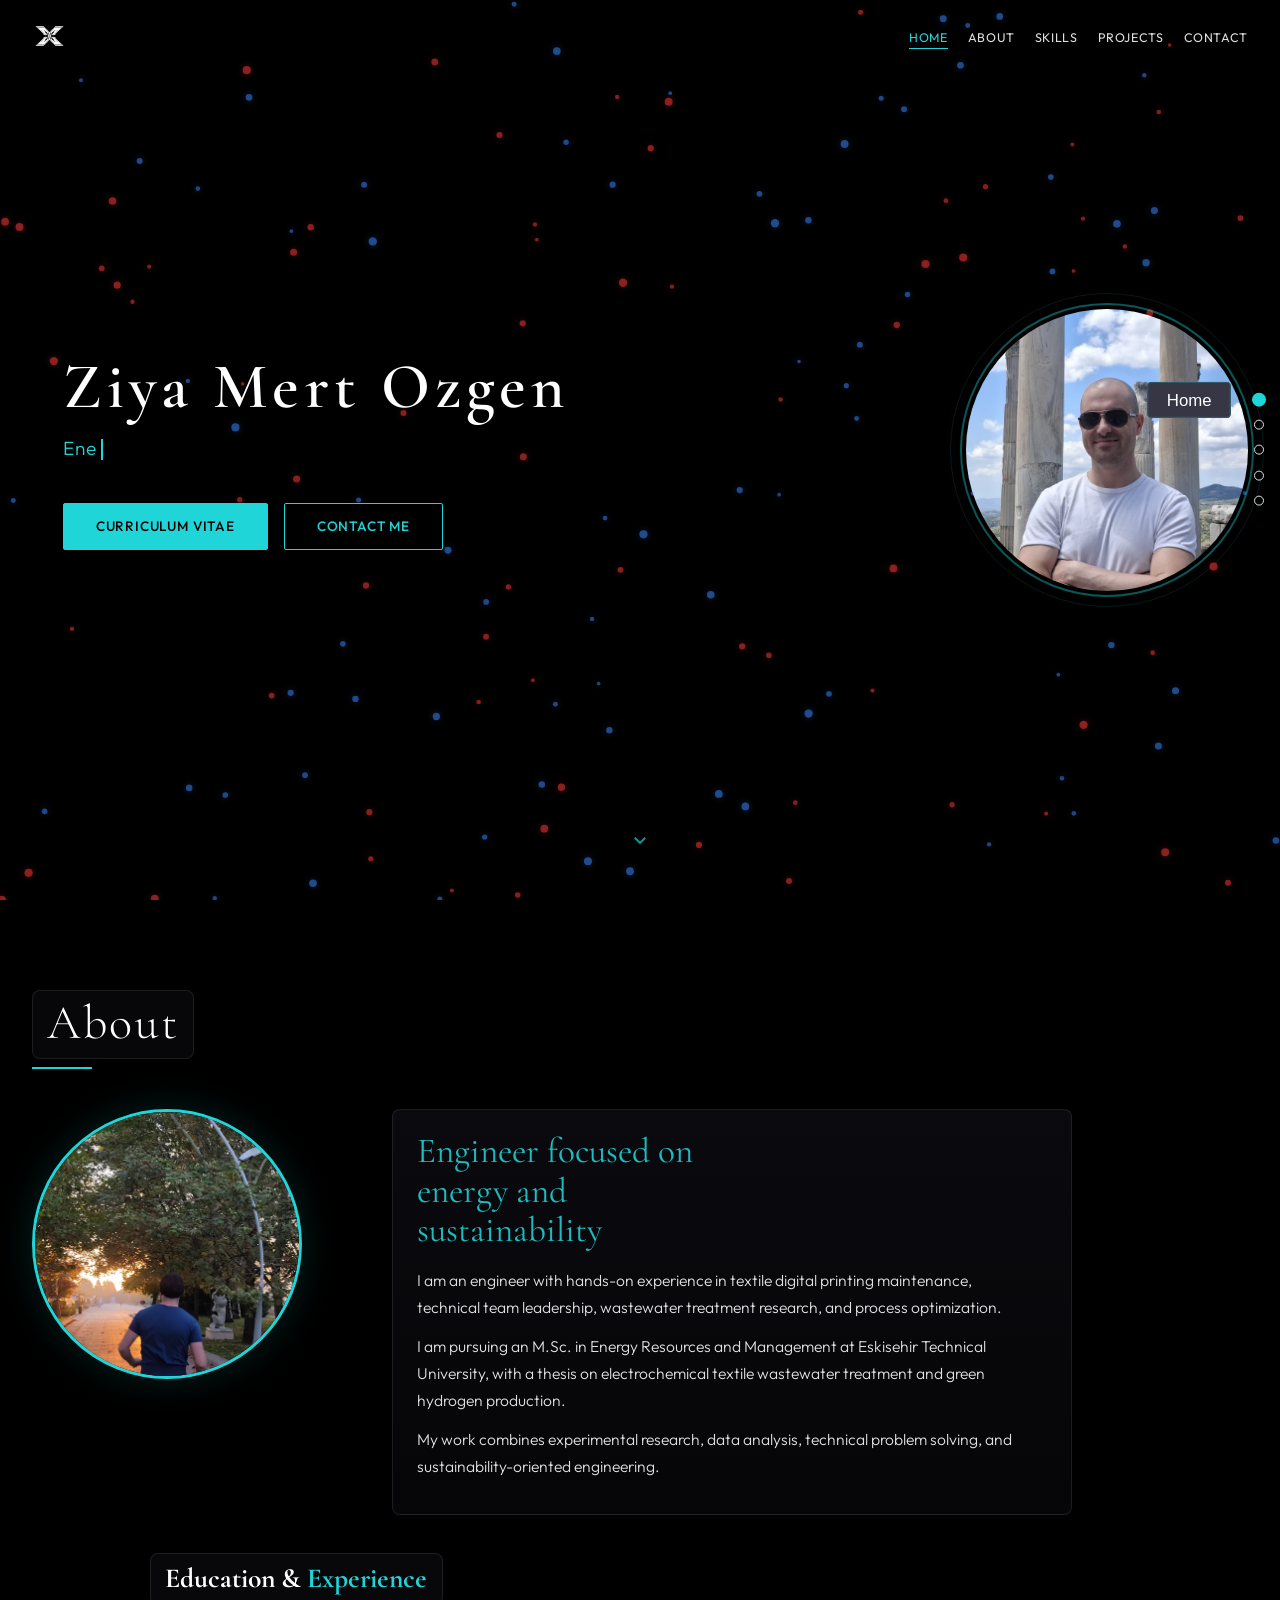
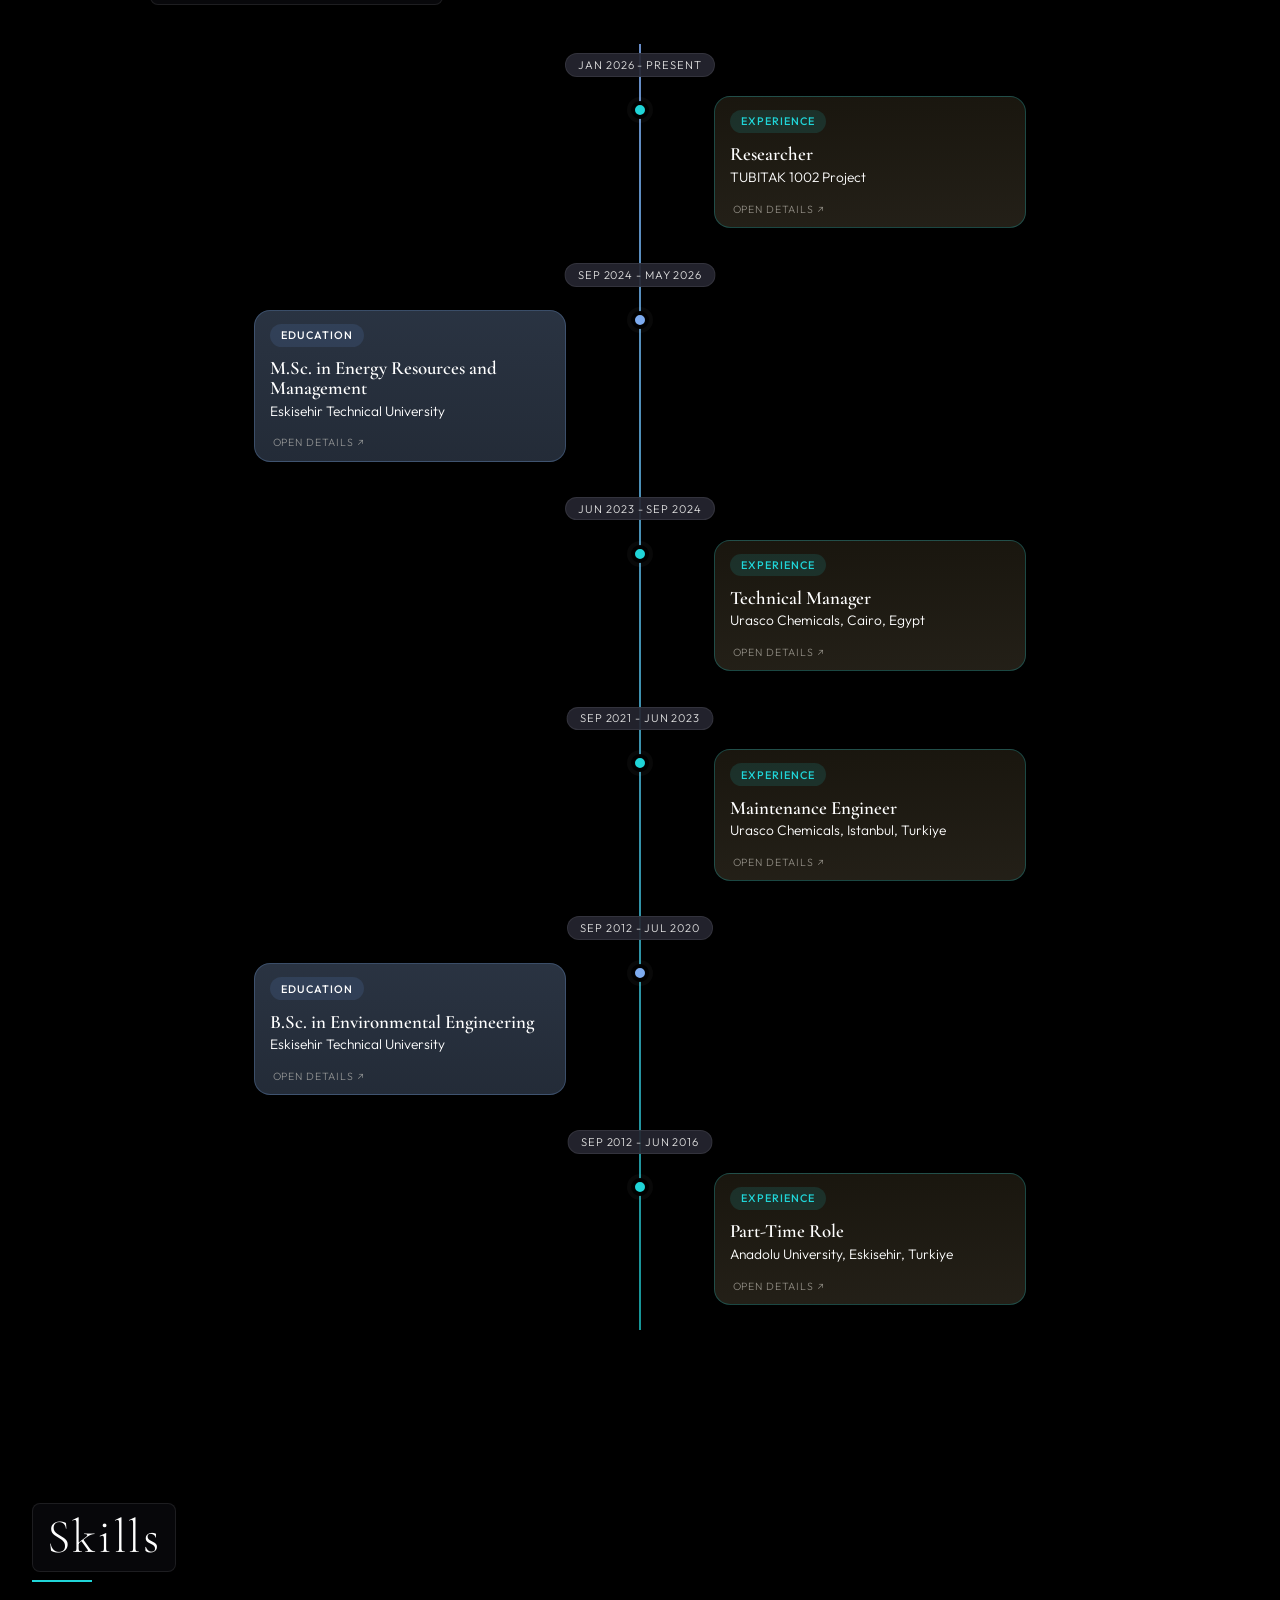
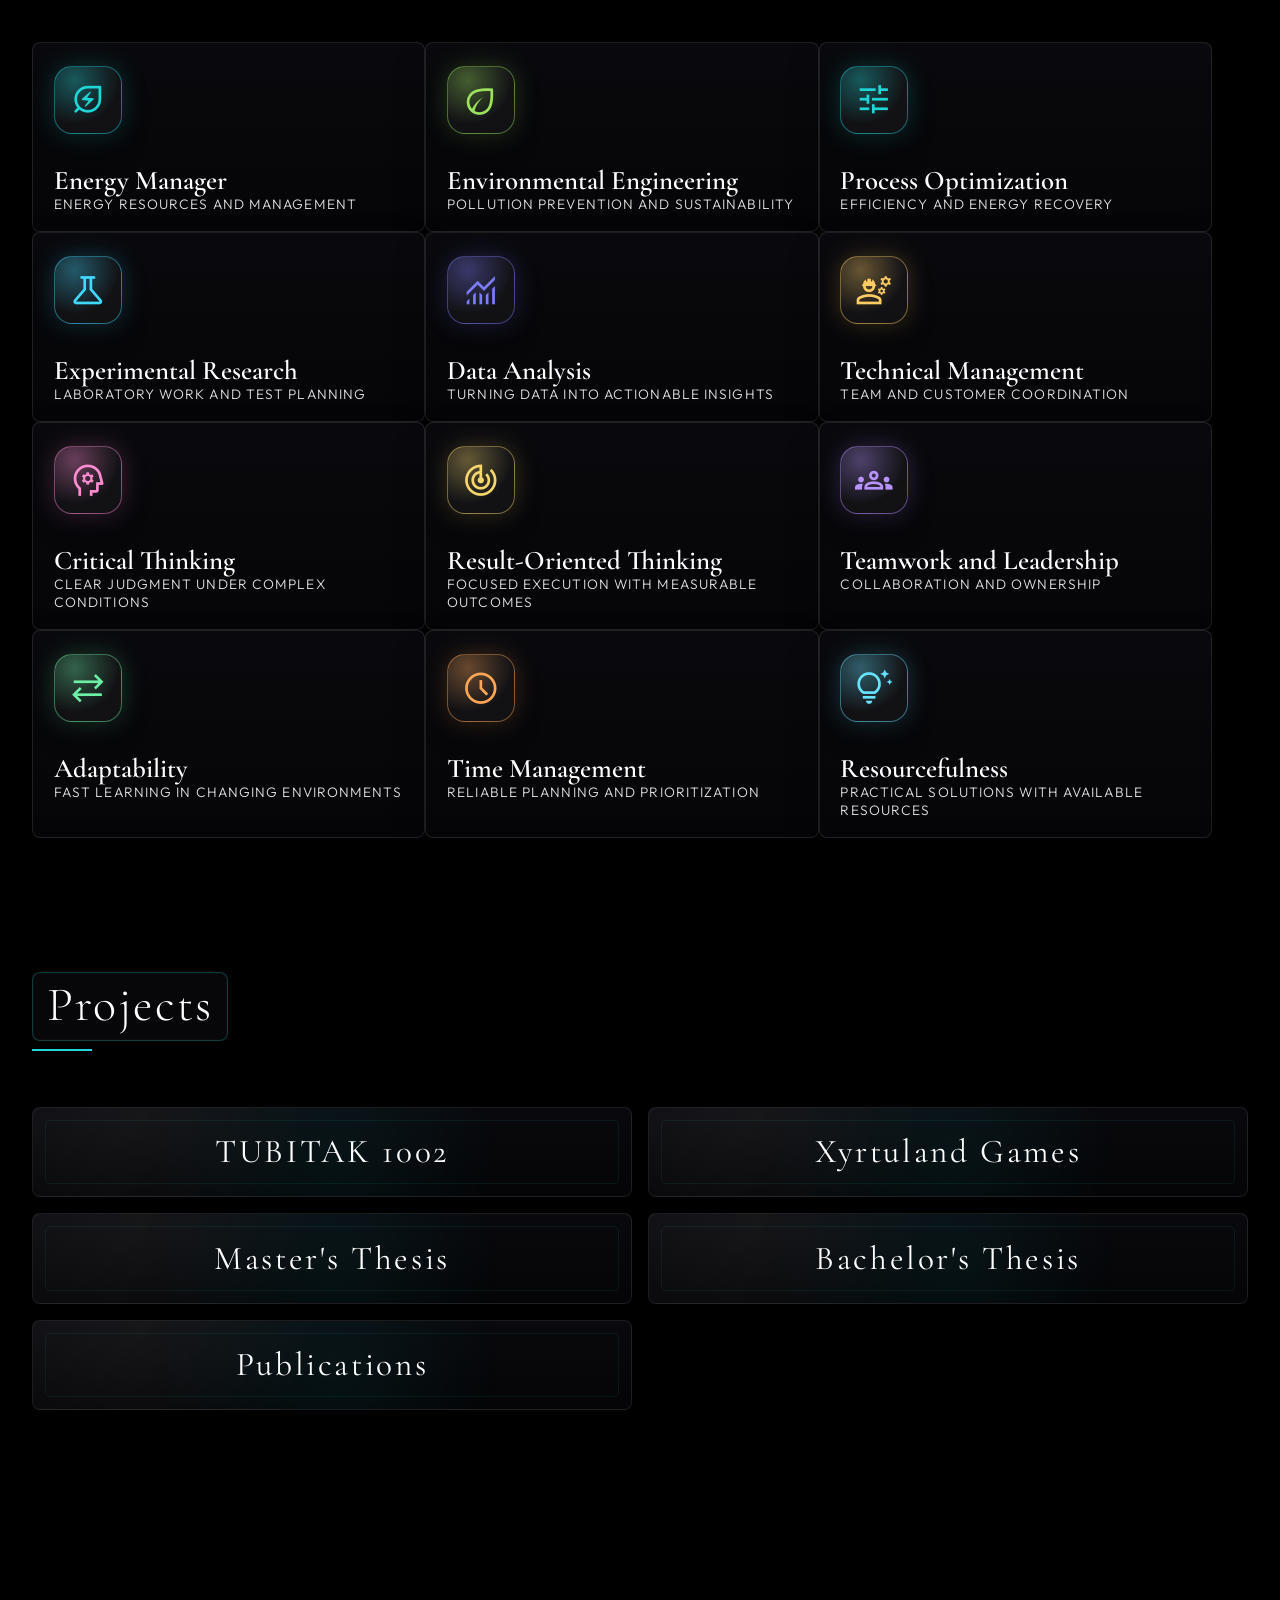
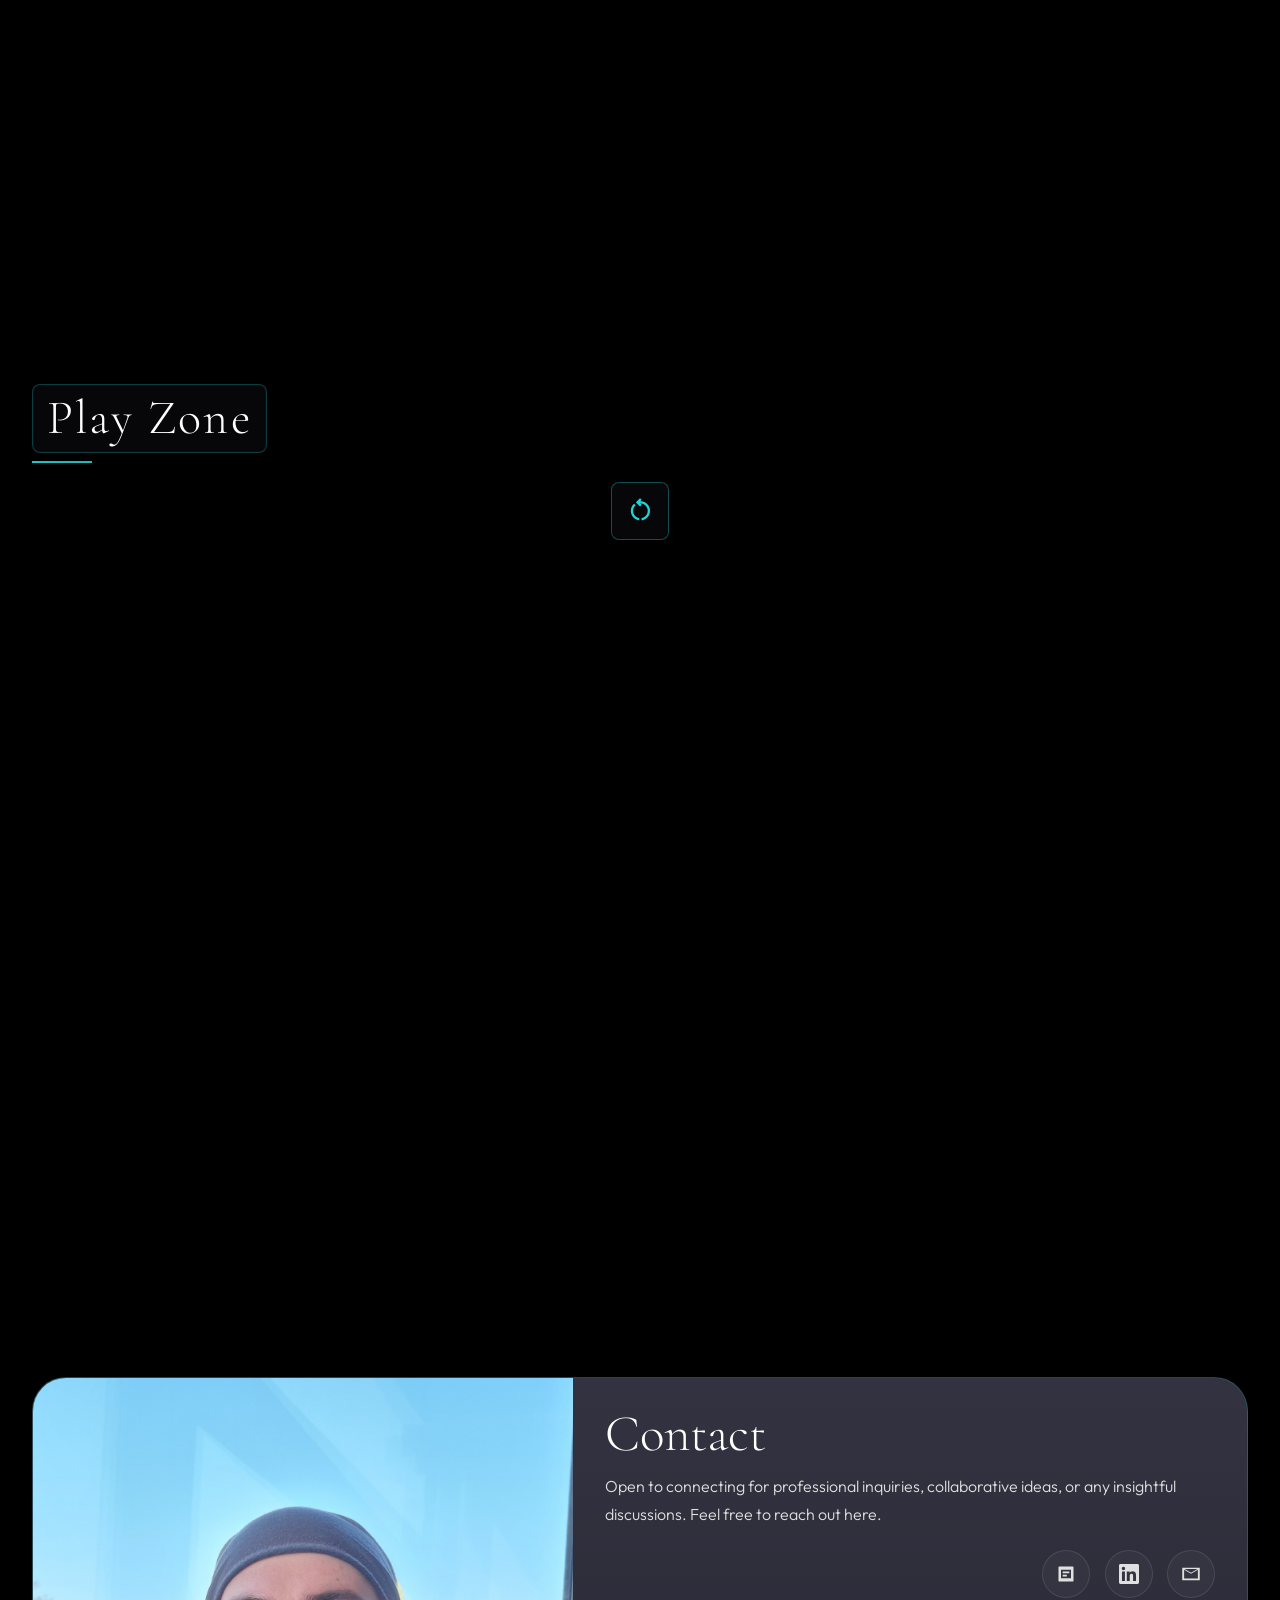
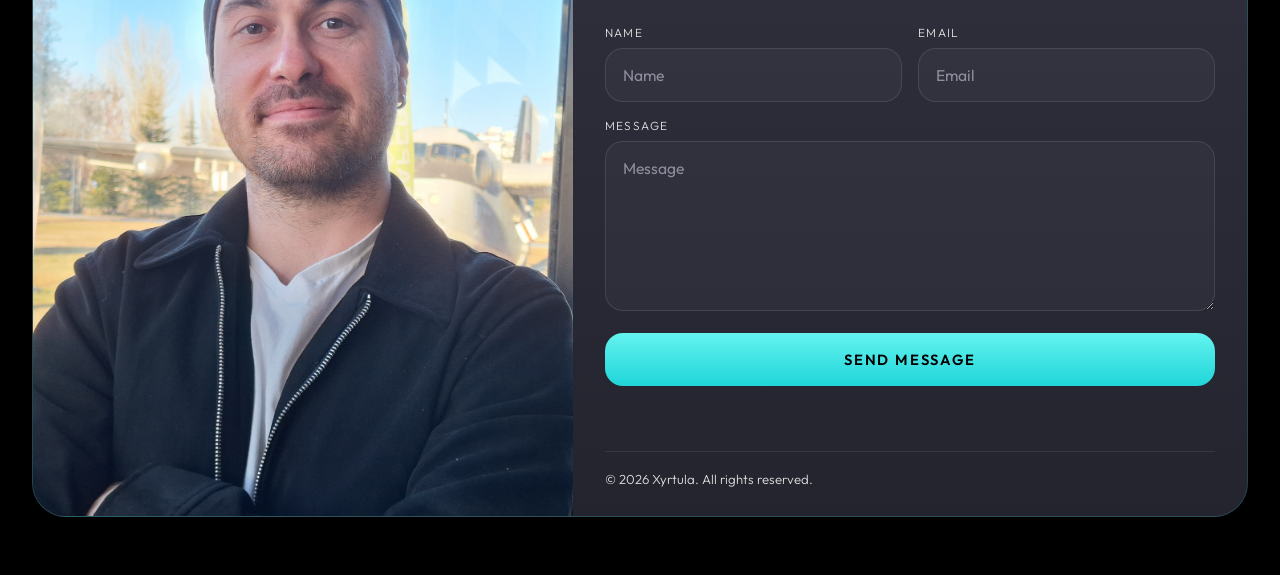
==== commit e0a868bf: "CV-Link-Fix" ====
--- a/index.html
+++ b/index.html
@@ -1637,7 +1637,7 @@
                 <h1 class="hero-name">Ziya Mert Ozgen</h1>
                 <p class="hero-subtitle"><span id="typewriter"></span><span class="typewriter-cursor"></span></p>
                 <div class="hero-buttons">
-                    <a href="https://drive.google.com/file/d/1qR51XLJC5oqfMStcPwu5U9KlvhIX8ME0/view?usp=sharing" target="_blank" class="btn btn-primary">Curriculum Vitae</a>
+                    <a href="https://drive.google.com/file/d/1kA8fxXBaCjAkmy_Irc9TKOjKJrJkm2MY/view?usp=sharing" target="_blank" class="btn btn-primary">Curriculum Vitae</a>
                     <a href="#contact" class="btn btn-outline" id="heroContactButton" data-section-target="5" data-focus-target="#contact-name">Contact Me</a>
                 </div>
             </div>
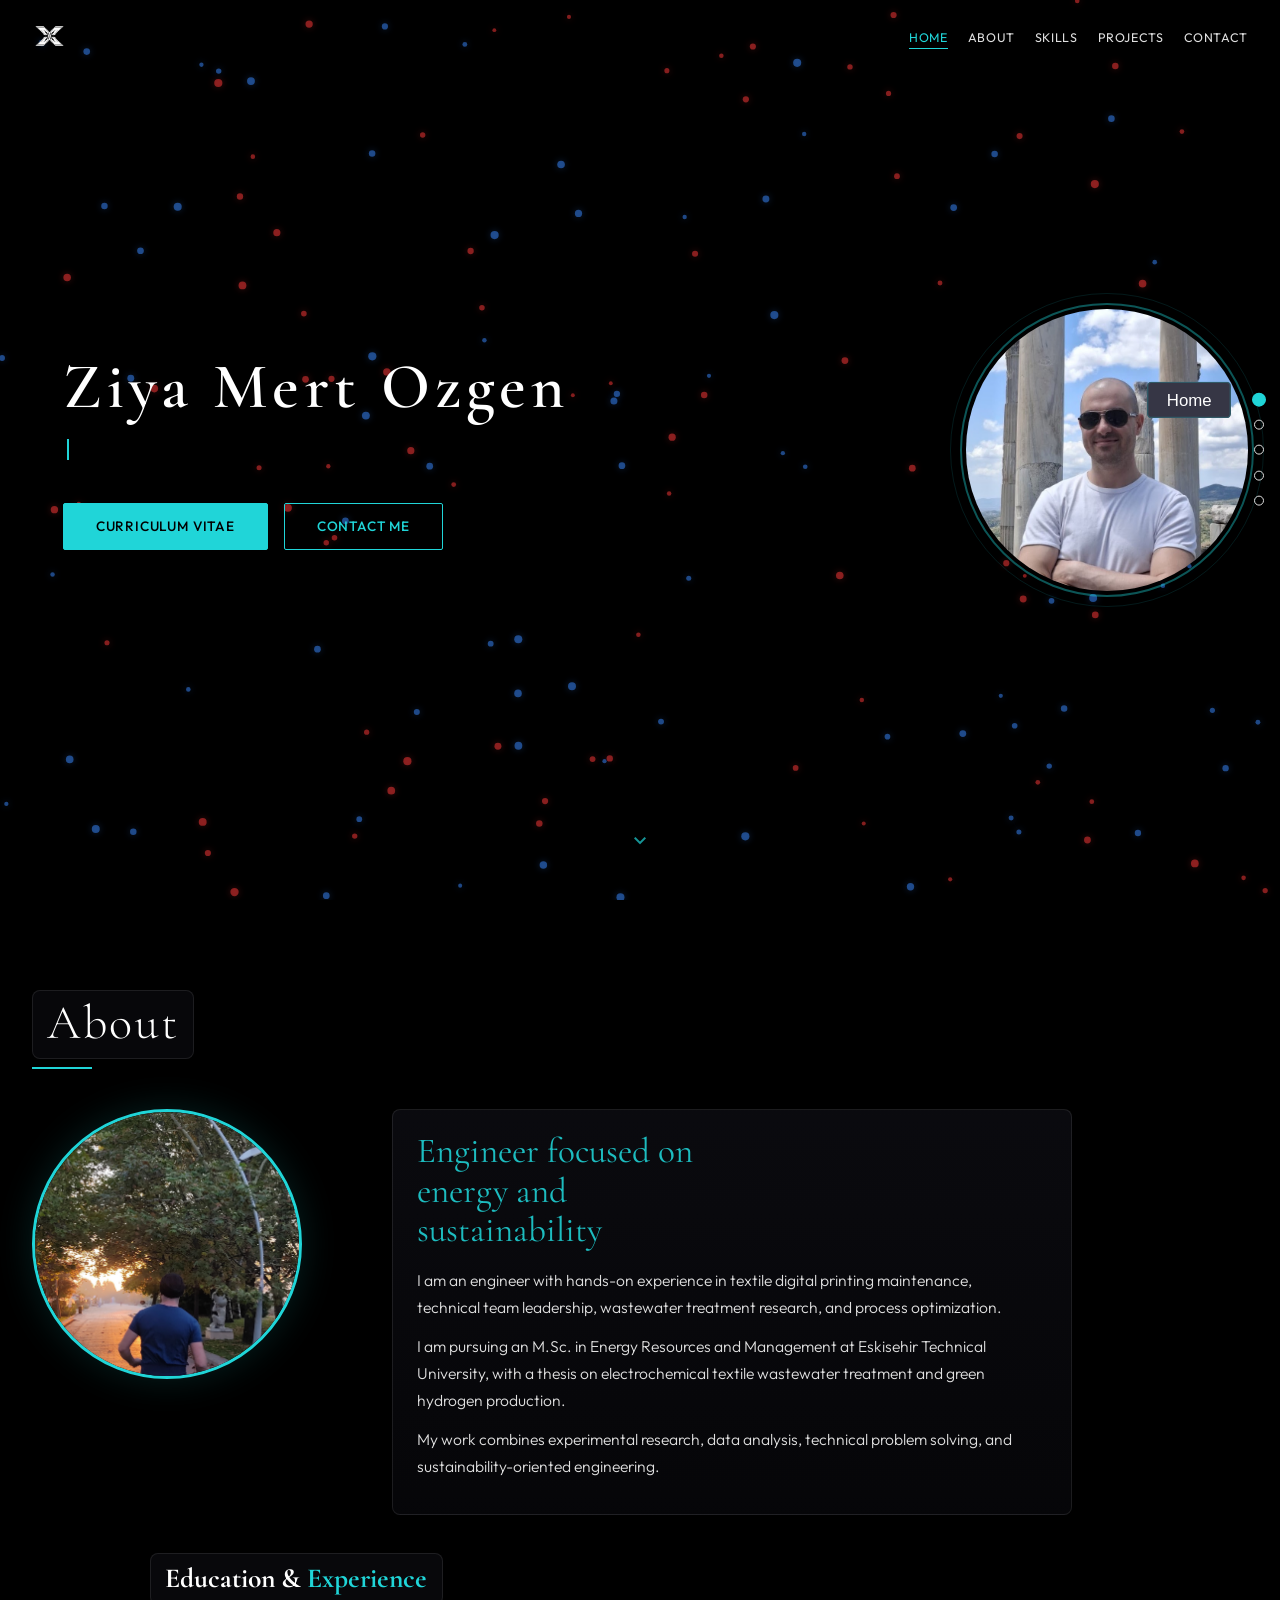
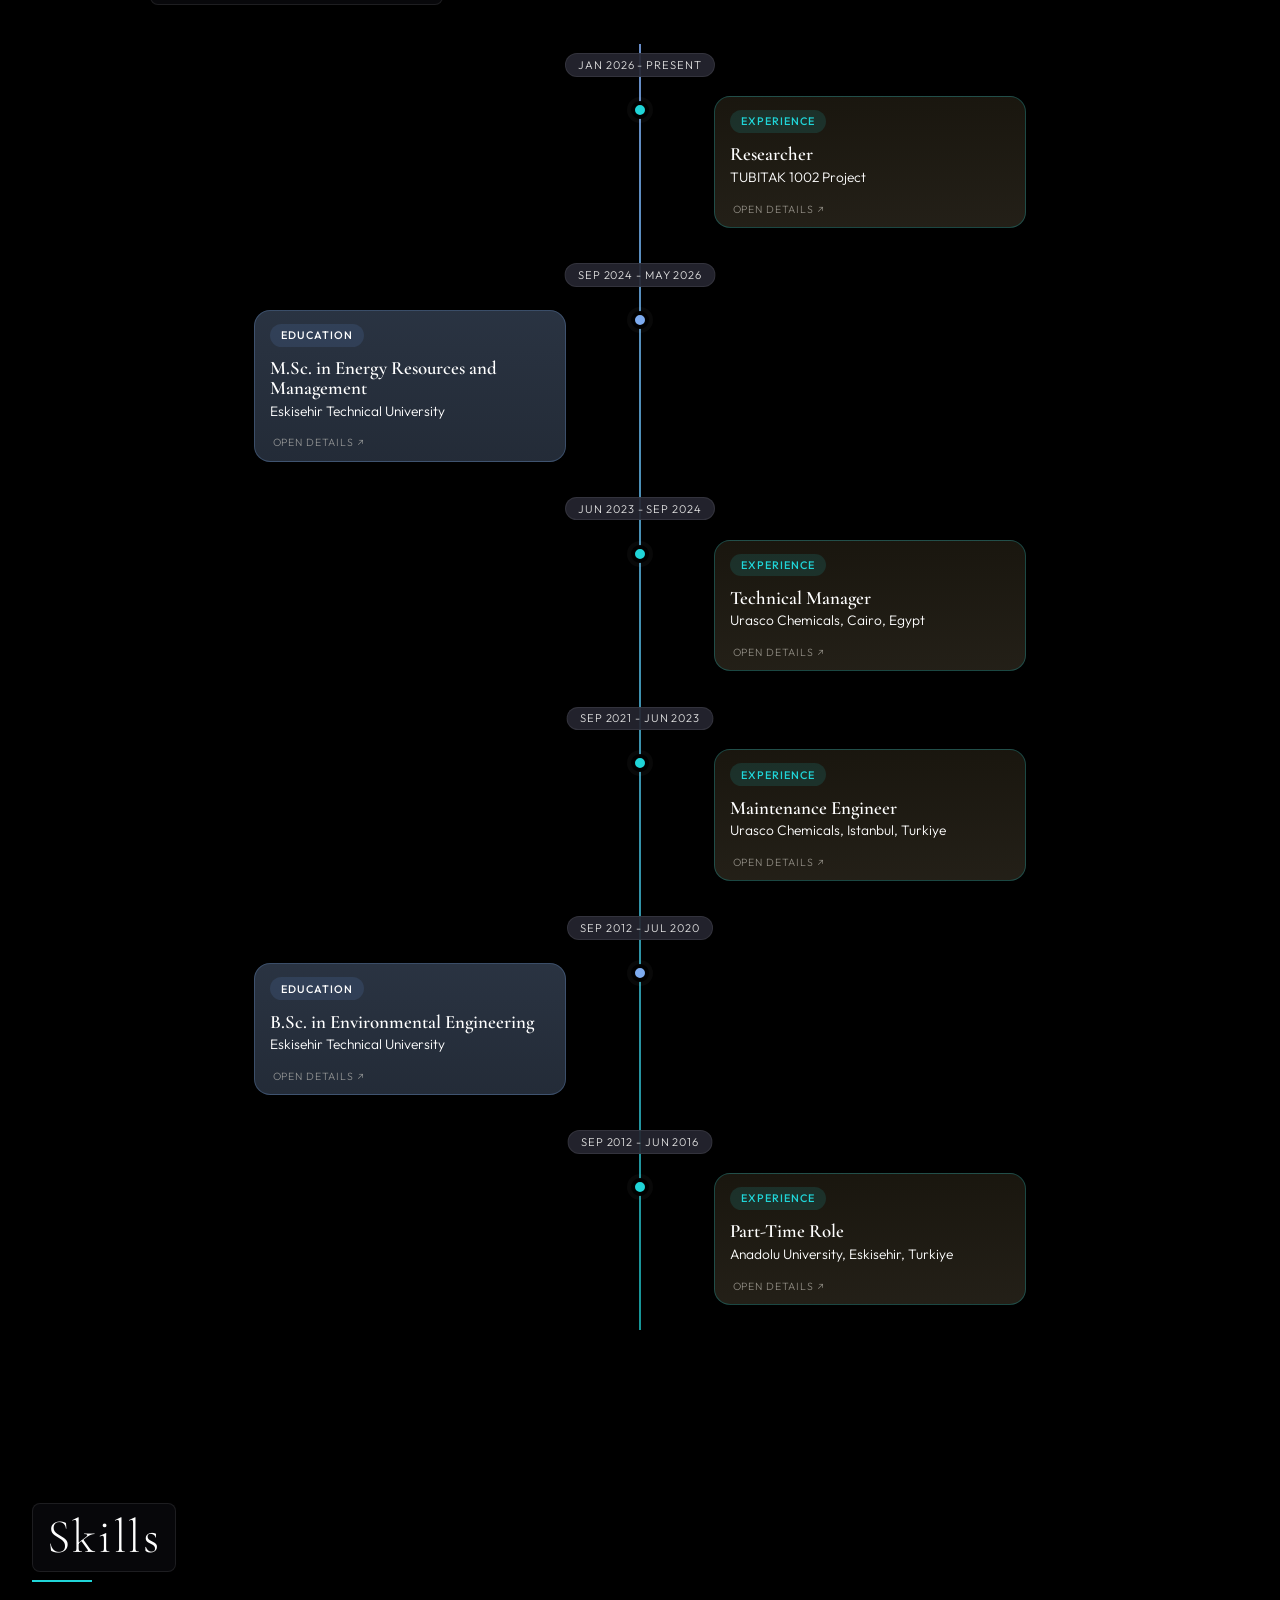
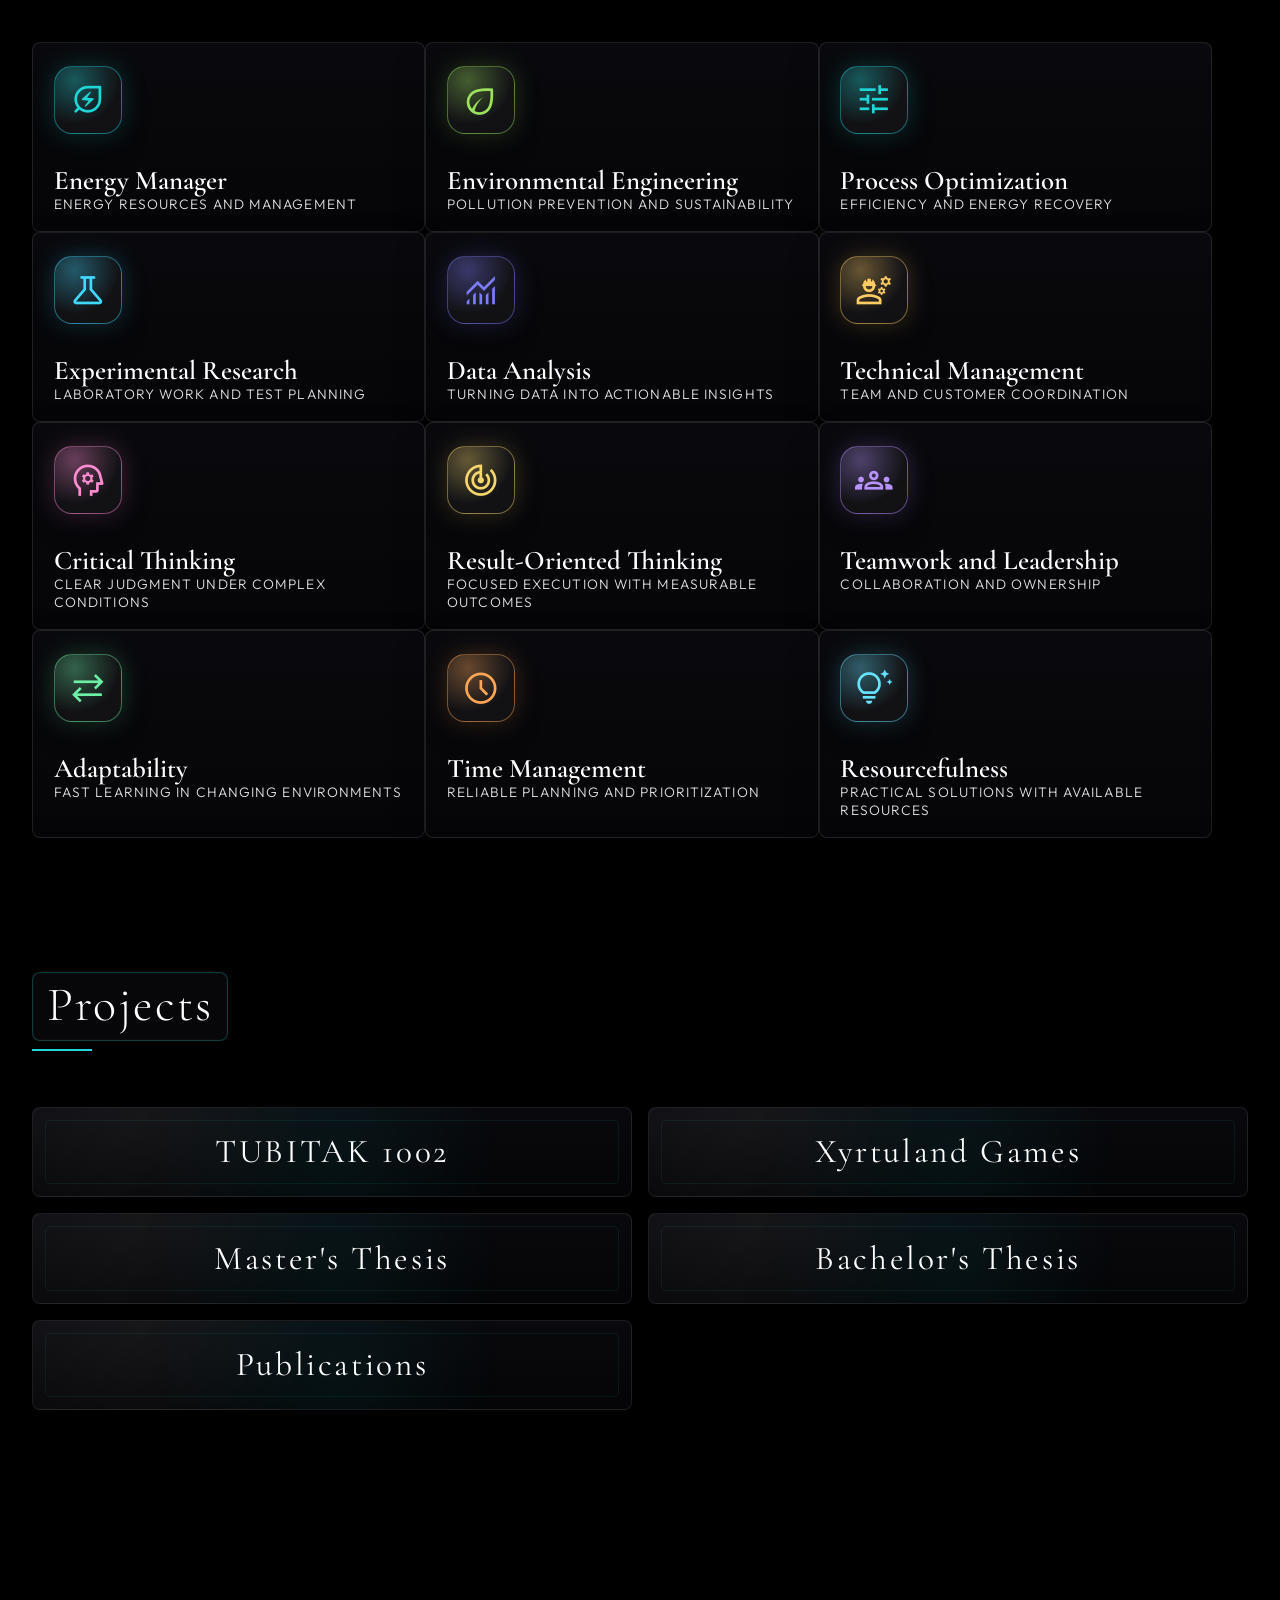
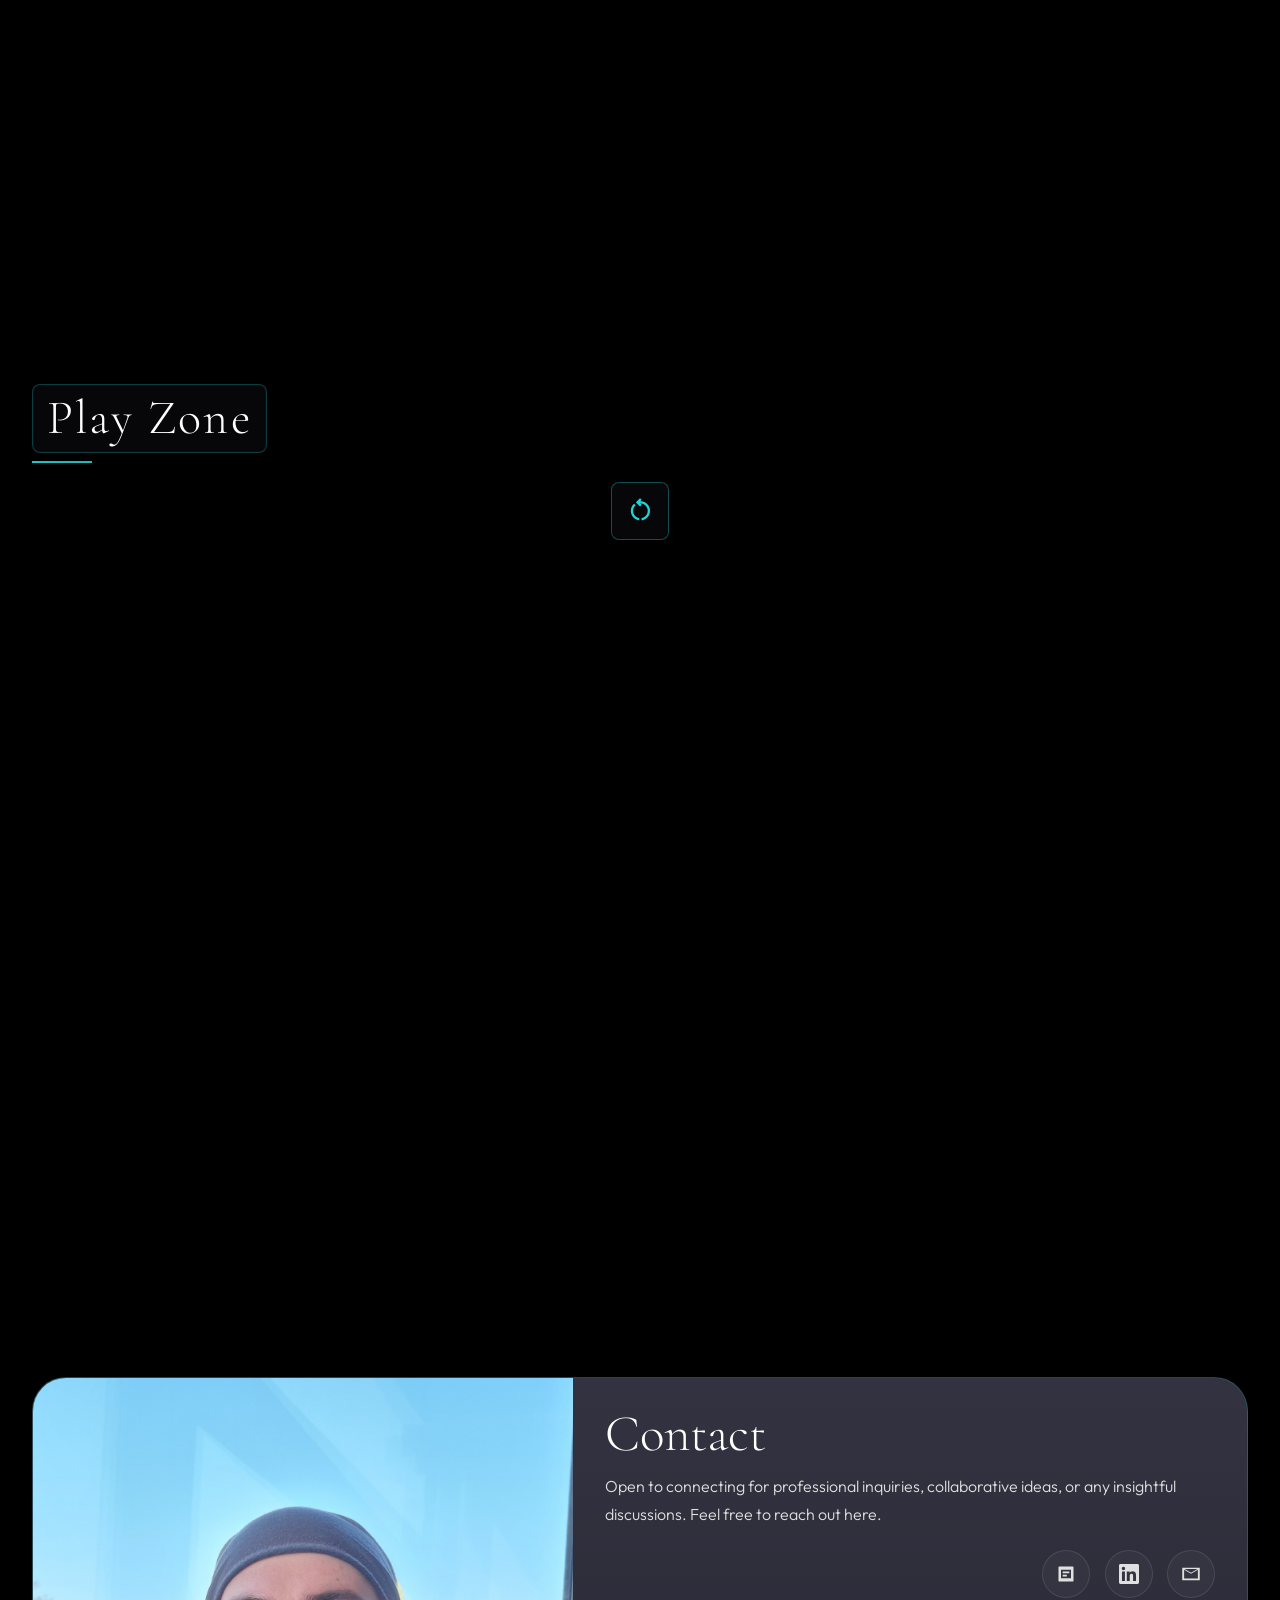
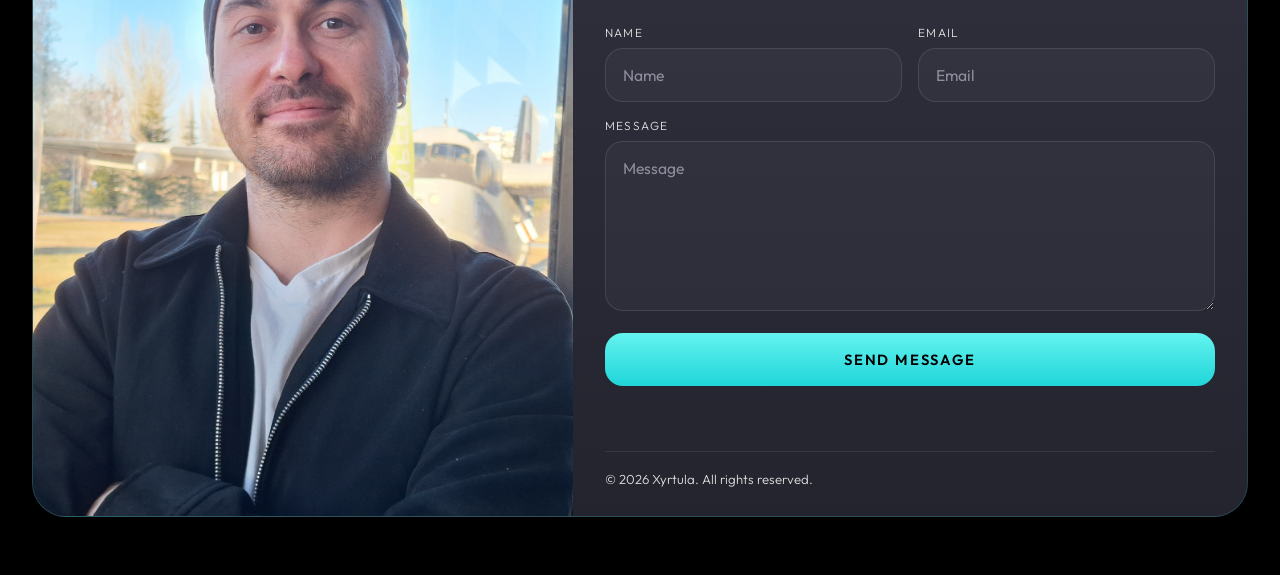
==== commit 6379c5f9: "Update CV link in index.html" ====
--- a/index.html
+++ b/index.html
@@ -1637,7 +1637,7 @@
                 <h1 class="hero-name">Ziya Mert Ozgen</h1>
                 <p class="hero-subtitle"><span id="typewriter"></span><span class="typewriter-cursor"></span></p>
                 <div class="hero-buttons">
-                    <a href="https://drive.google.com/file/d/1kA8fxXBaCjAkmy_Irc9TKOjKJrJkm2MY/view?usp=sharing" target="_blank" class="btn btn-primary">Curriculum Vitae</a>
+                    <a href="https://drive.google.com/file/d/1CJeI9IMTGJgTRX6VK55QhIXsNHg587-4/view?usp=sharing" target="_blank" class="btn btn-primary">Curriculum Vitae</a>
                     <a href="#contact" class="btn btn-outline" id="heroContactButton" data-section-target="5" data-focus-target="#contact-name">Contact Me</a>
                 </div>
             </div>
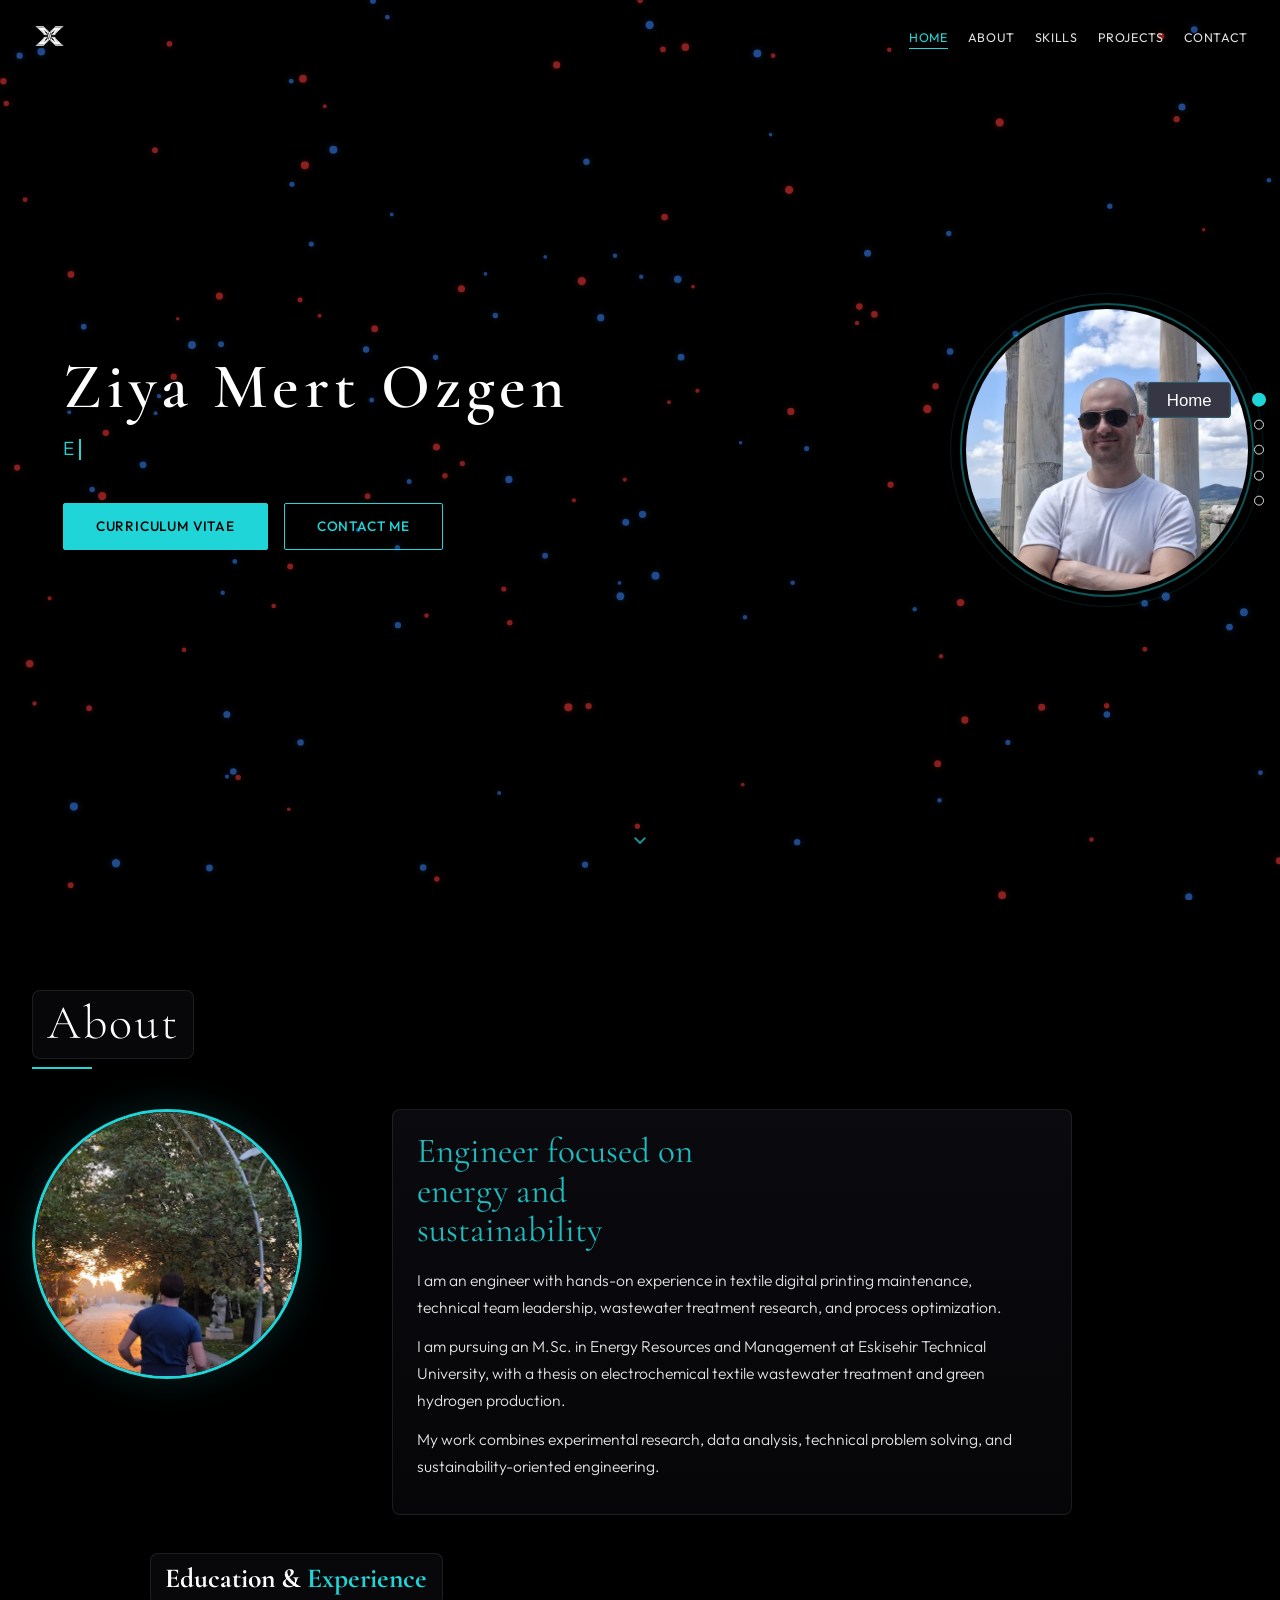
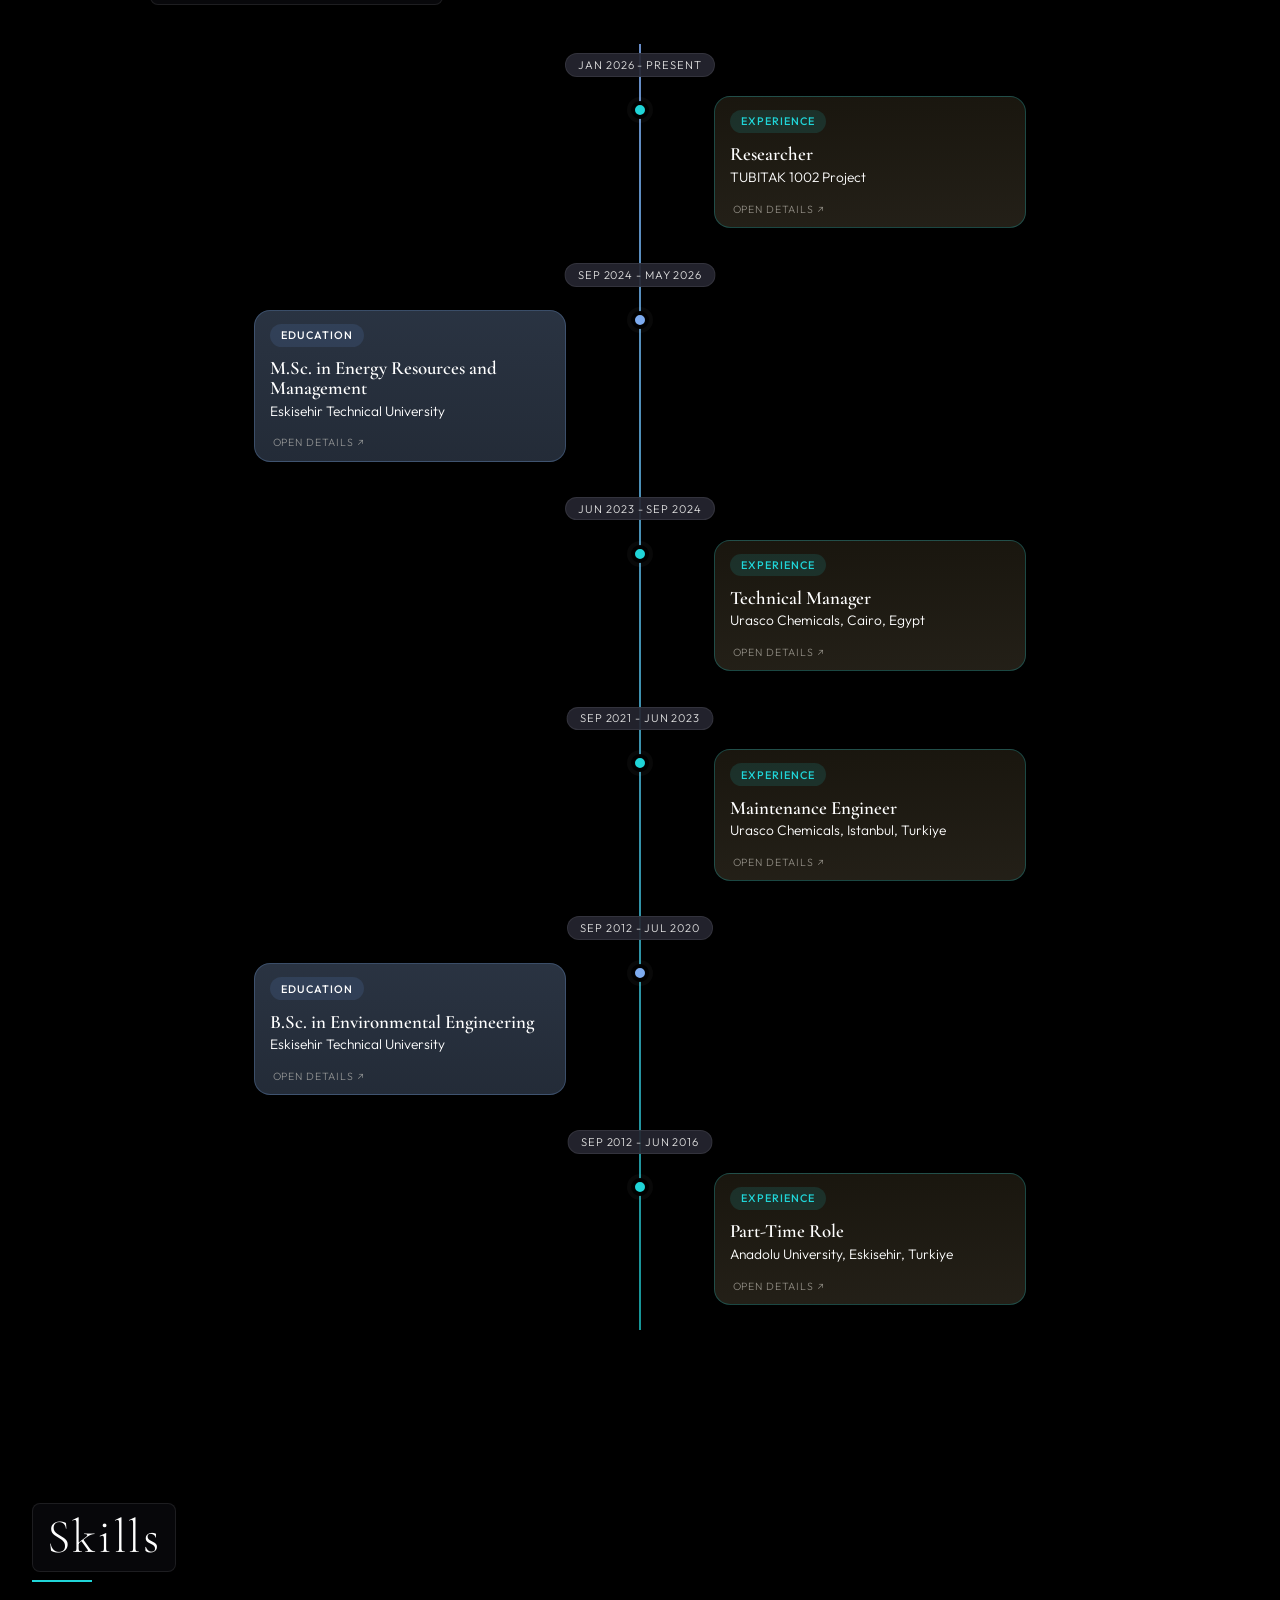
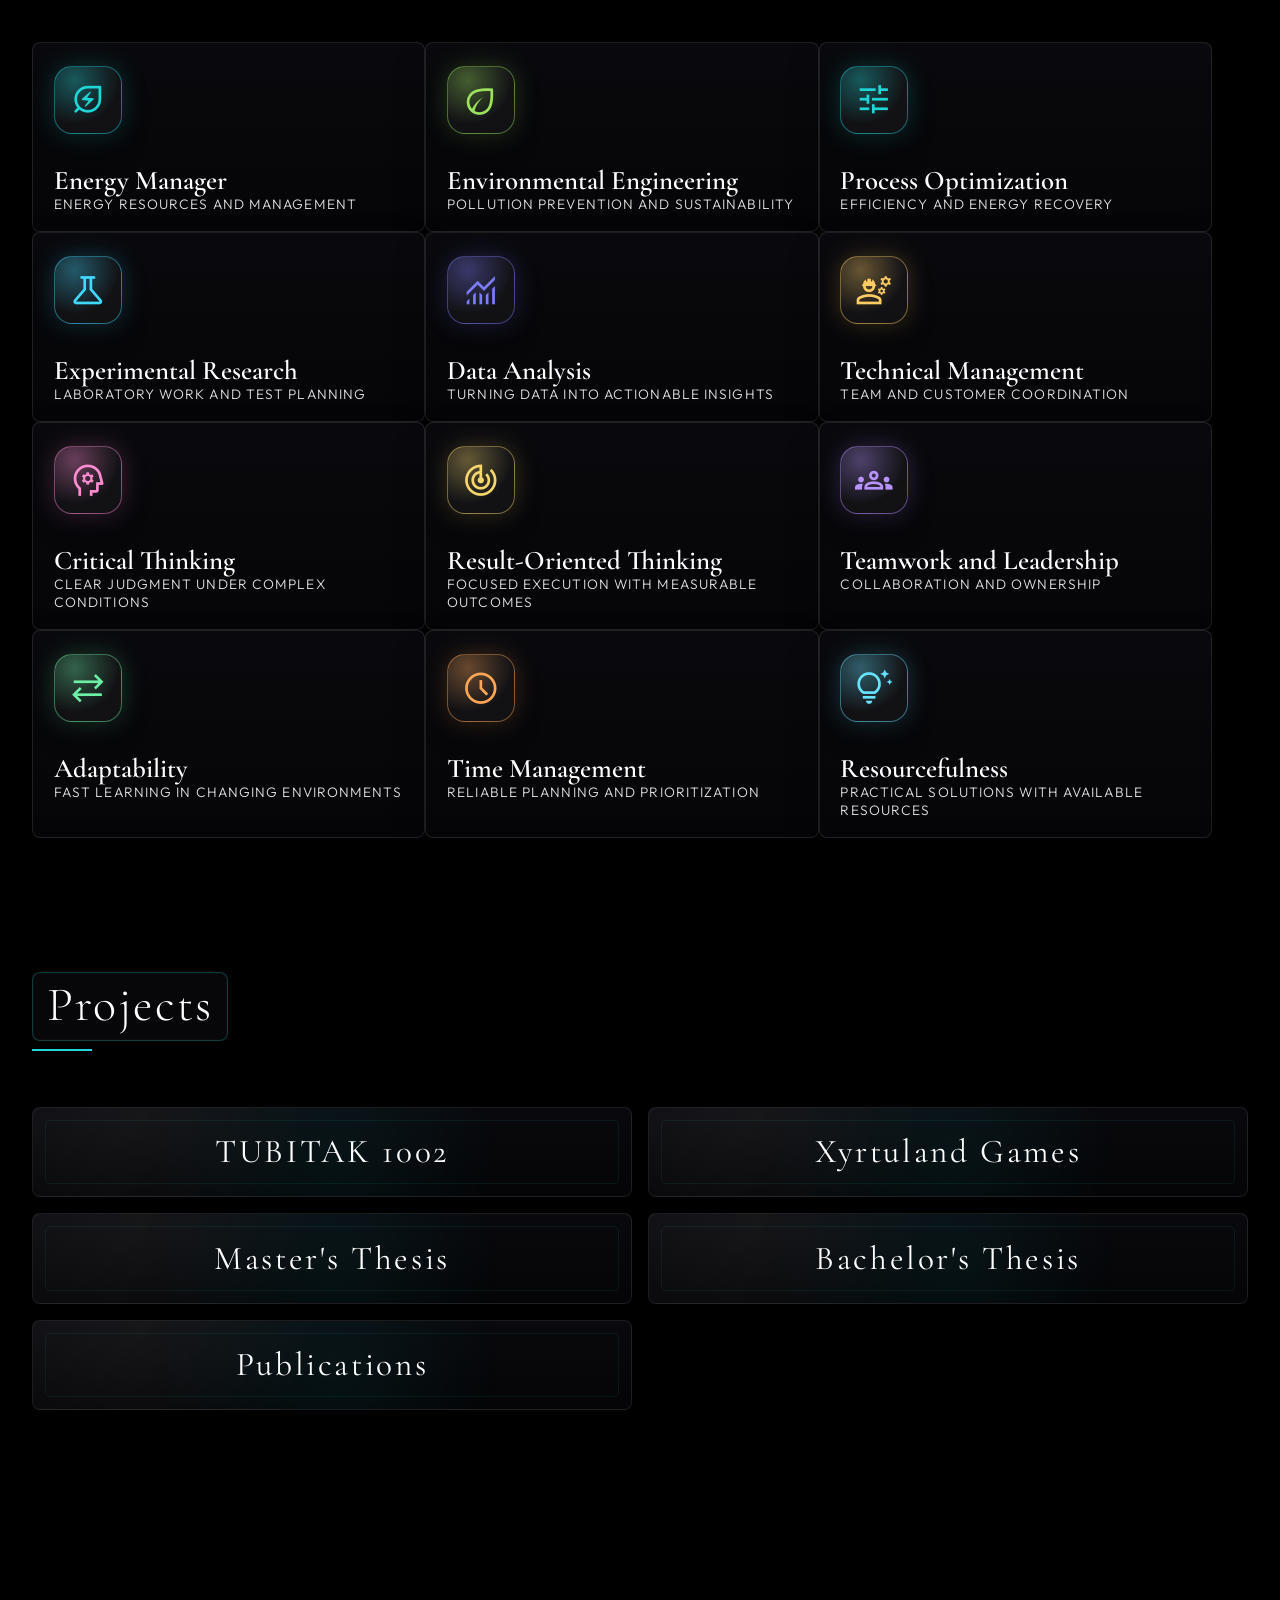
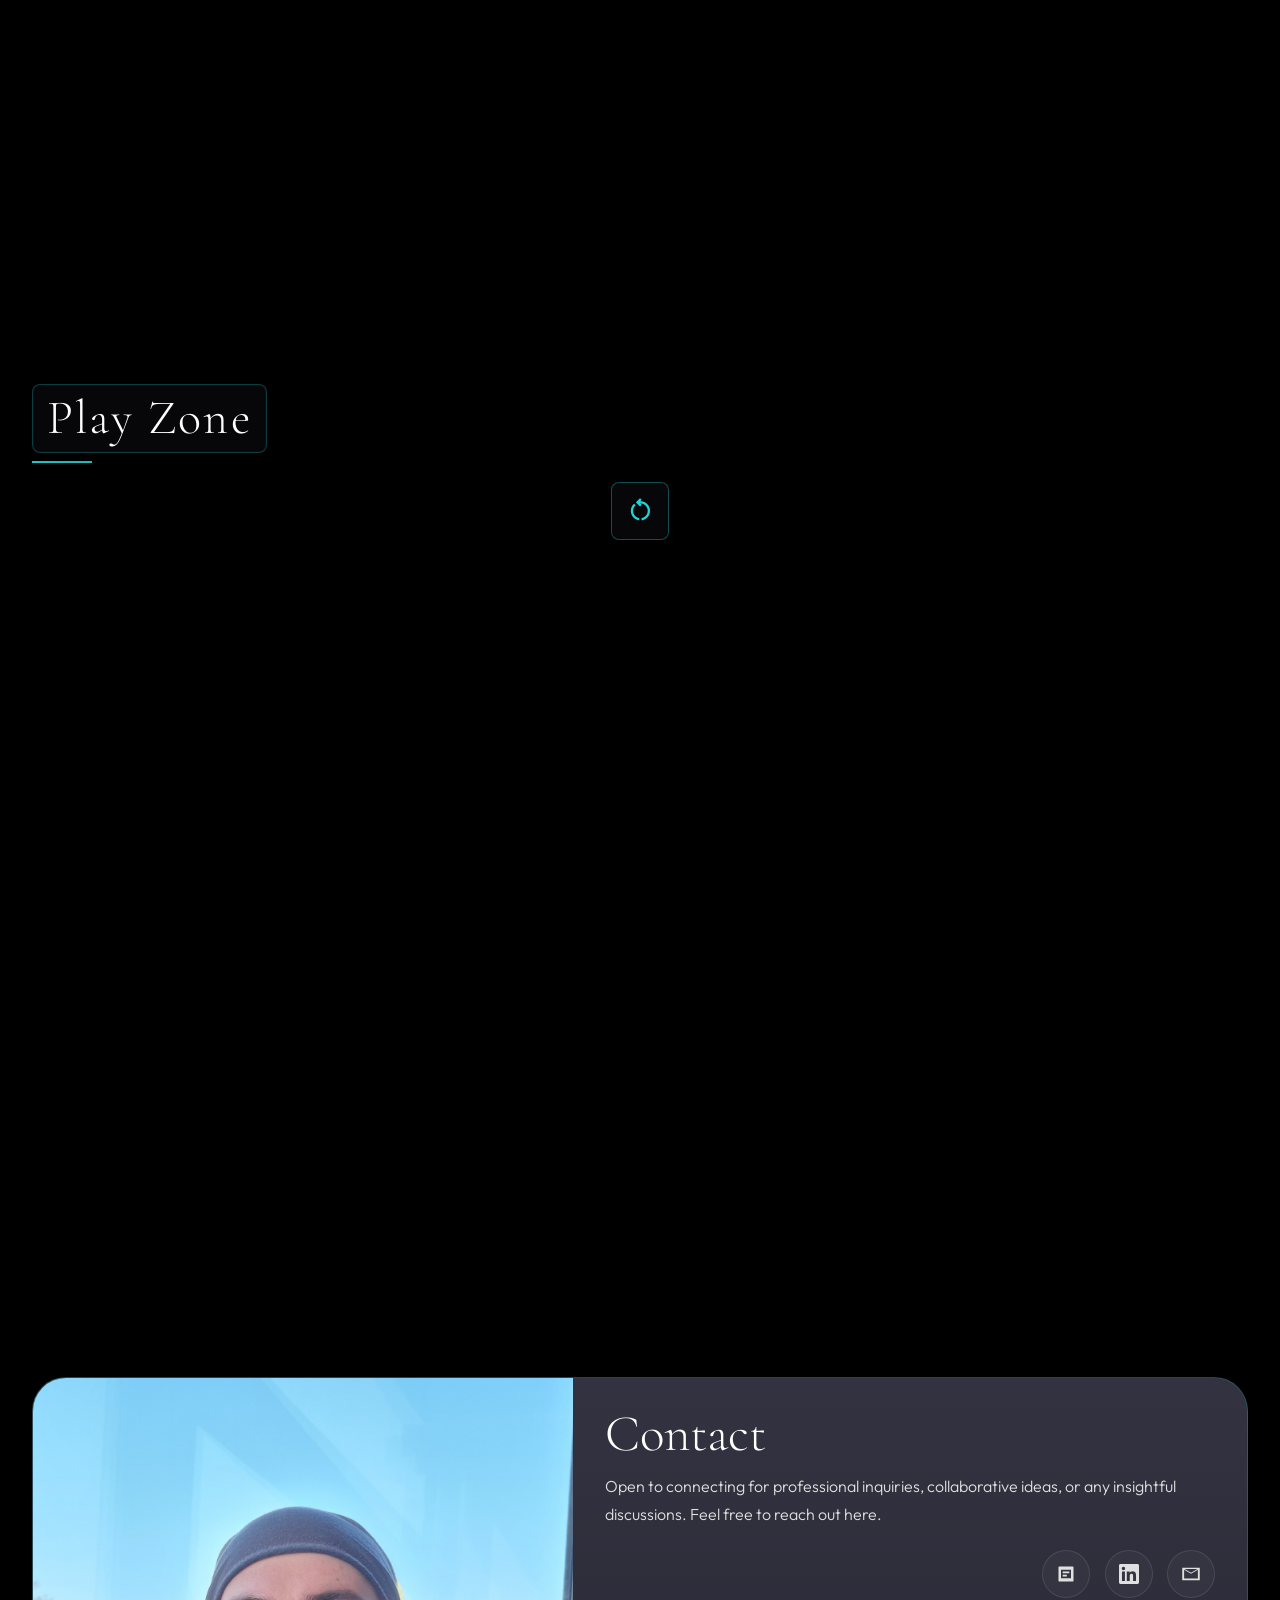
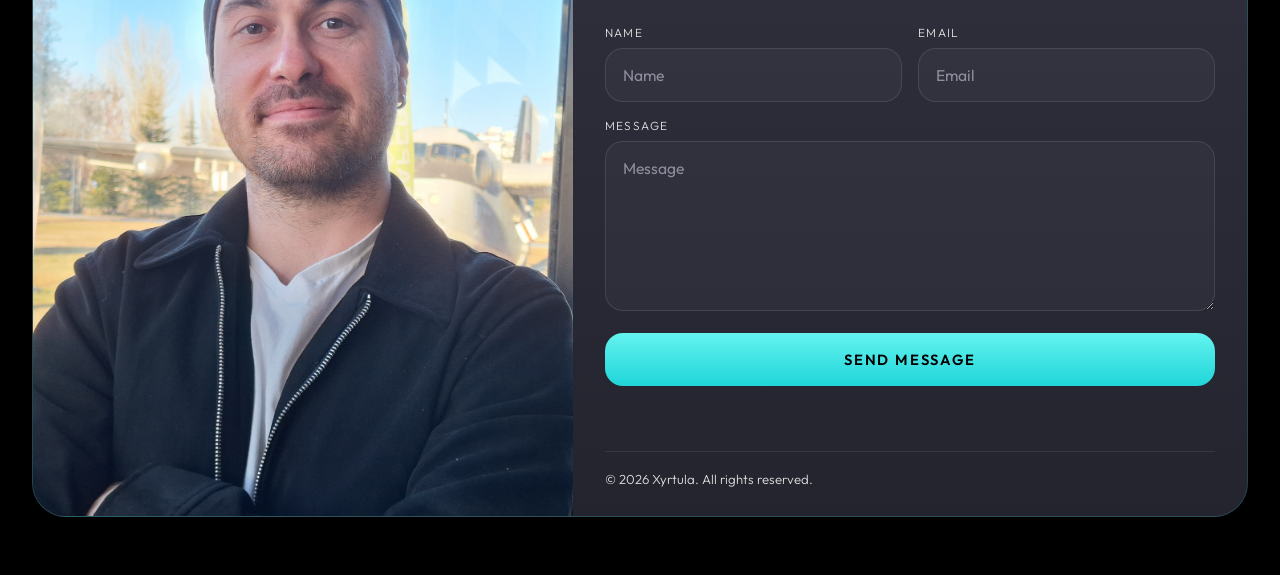
==== commit ac0bff2c: "Update CV link in index.html" ====
--- a/index.html
+++ b/index.html
@@ -1637,7 +1637,7 @@
                 <h1 class="hero-name">Ziya Mert Ozgen</h1>
                 <p class="hero-subtitle"><span id="typewriter"></span><span class="typewriter-cursor"></span></p>
                 <div class="hero-buttons">
-                    <a href="https://drive.google.com/file/d/1CJeI9IMTGJgTRX6VK55QhIXsNHg587-4/view?usp=sharing" target="_blank" class="btn btn-primary">Curriculum Vitae</a>
+                    <a href="https://drive.google.com/file/d/12DHmO_JAPI8wVk-BavqG96c61x2qS0Ef/view?usp=sharing" target="_blank" class="btn btn-primary">Curriculum Vitae</a>
                     <a href="#contact" class="btn btn-outline" id="heroContactButton" data-section-target="5" data-focus-target="#contact-name">Contact Me</a>
                 </div>
             </div>
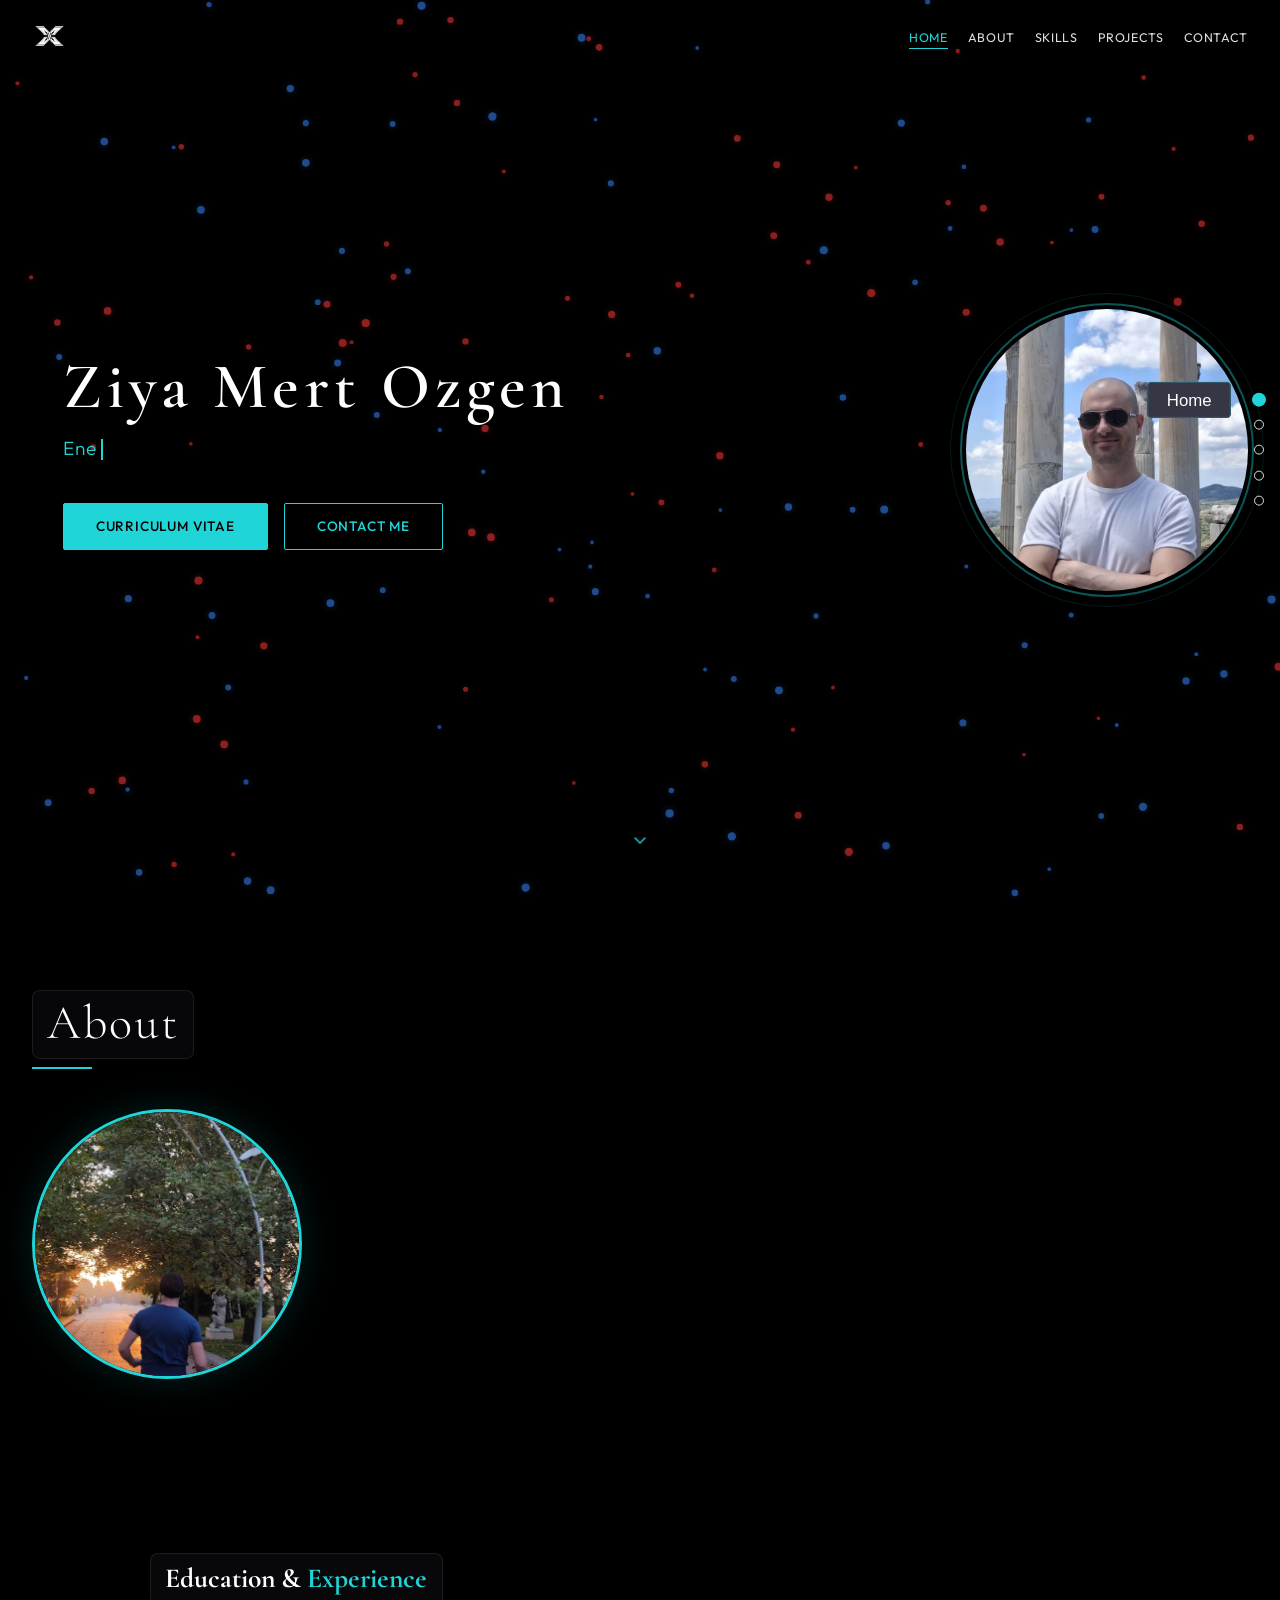
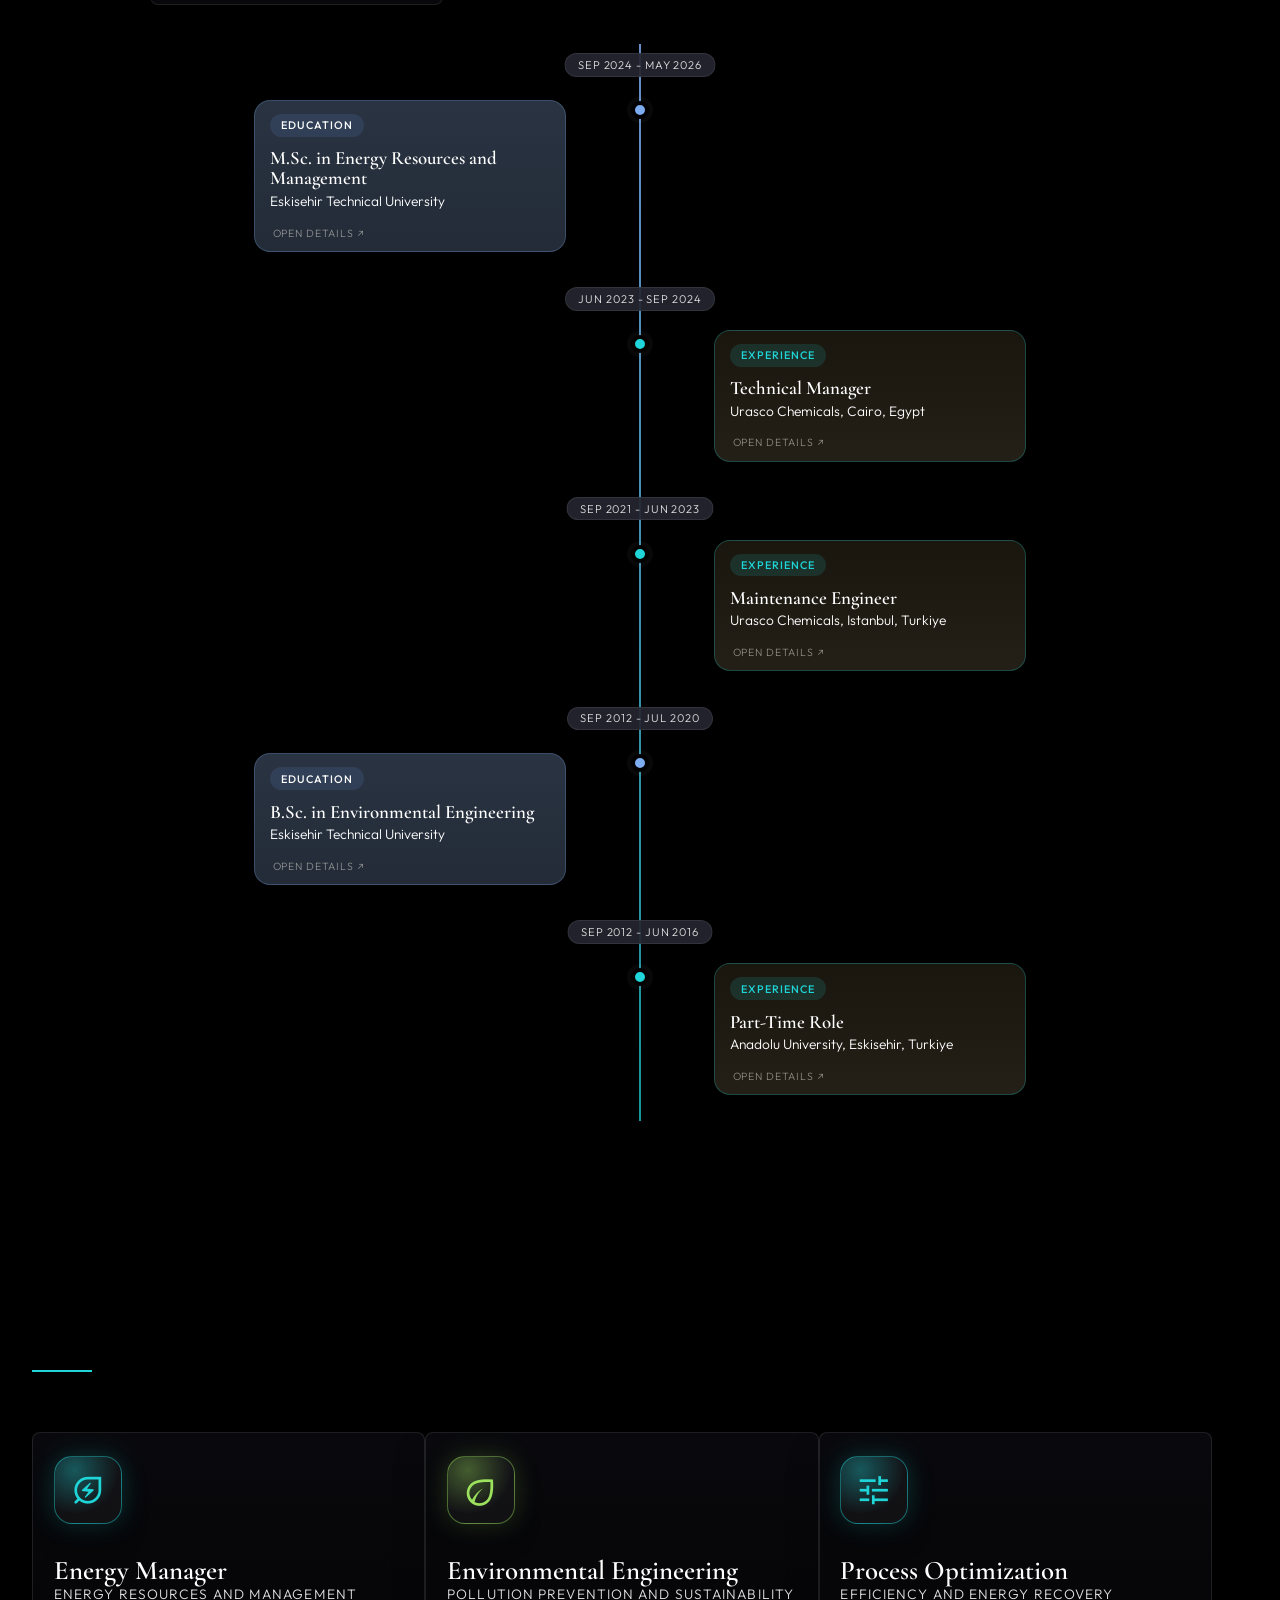
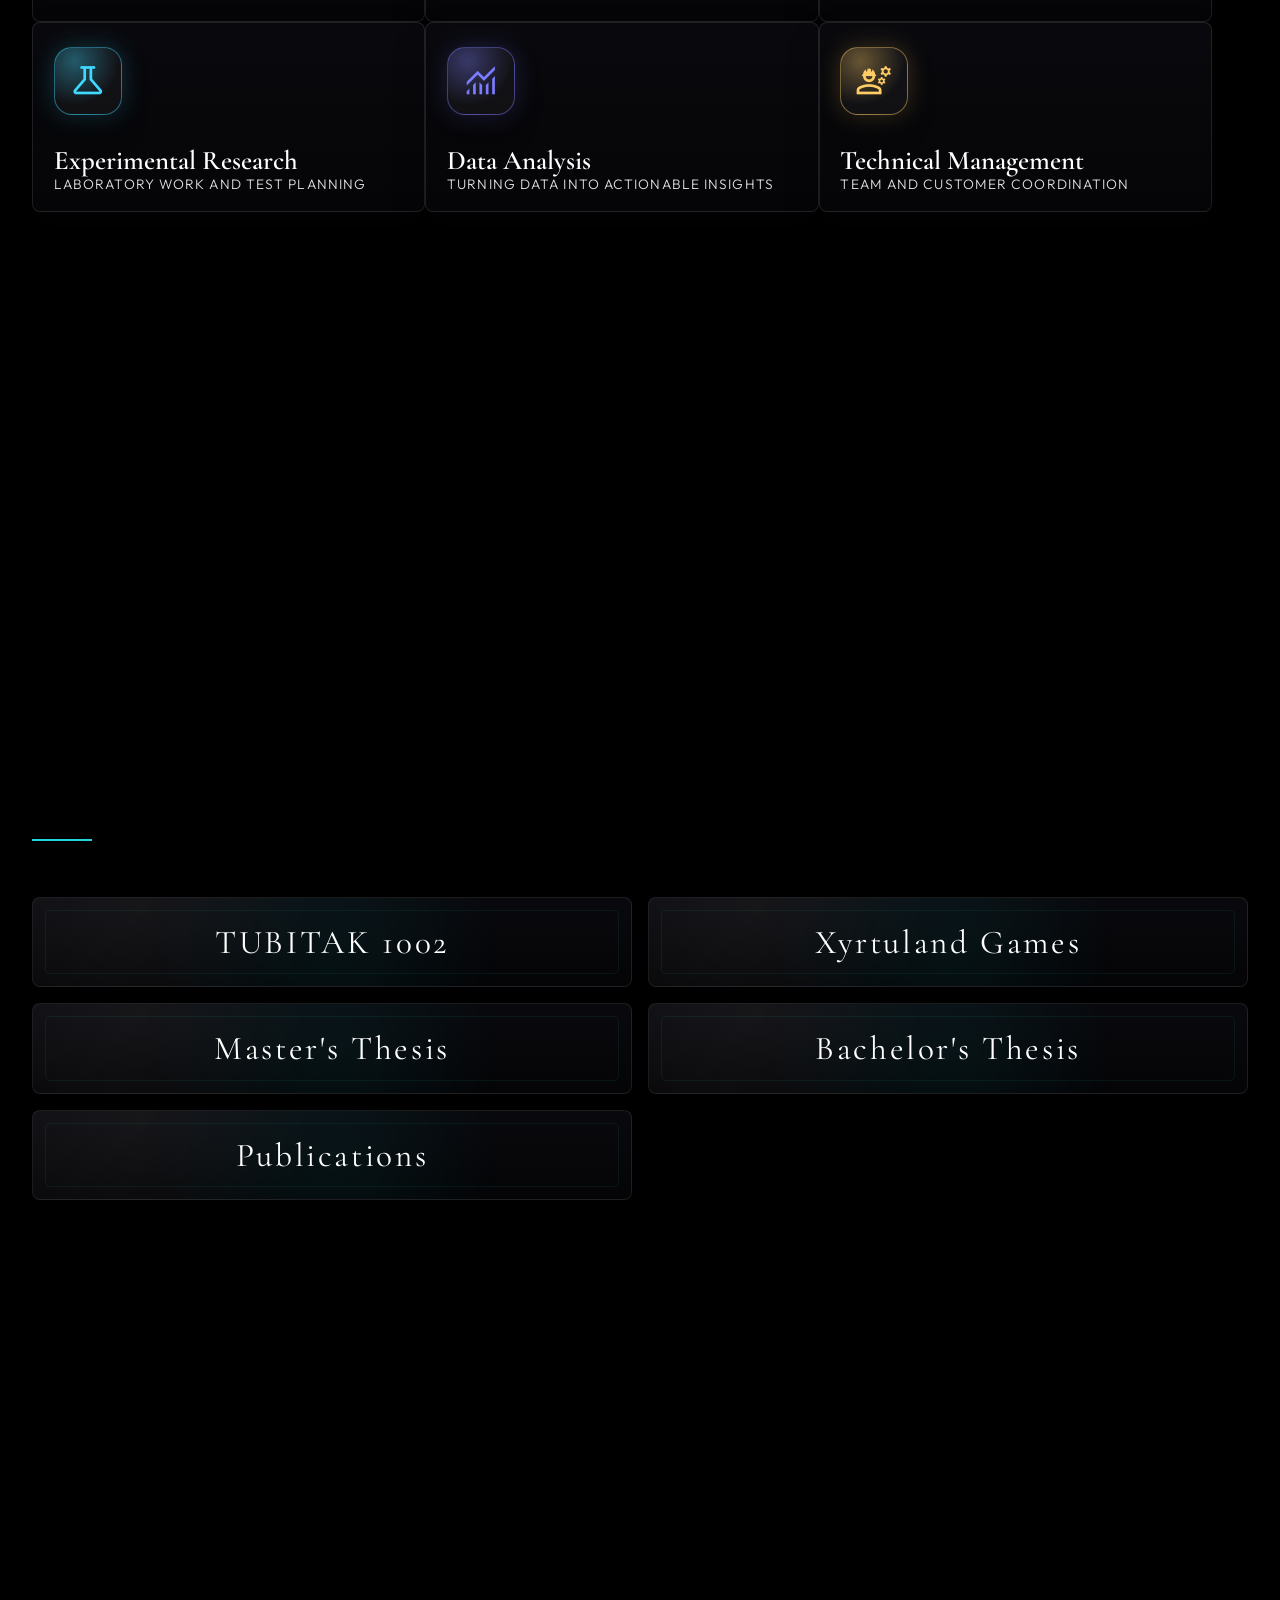
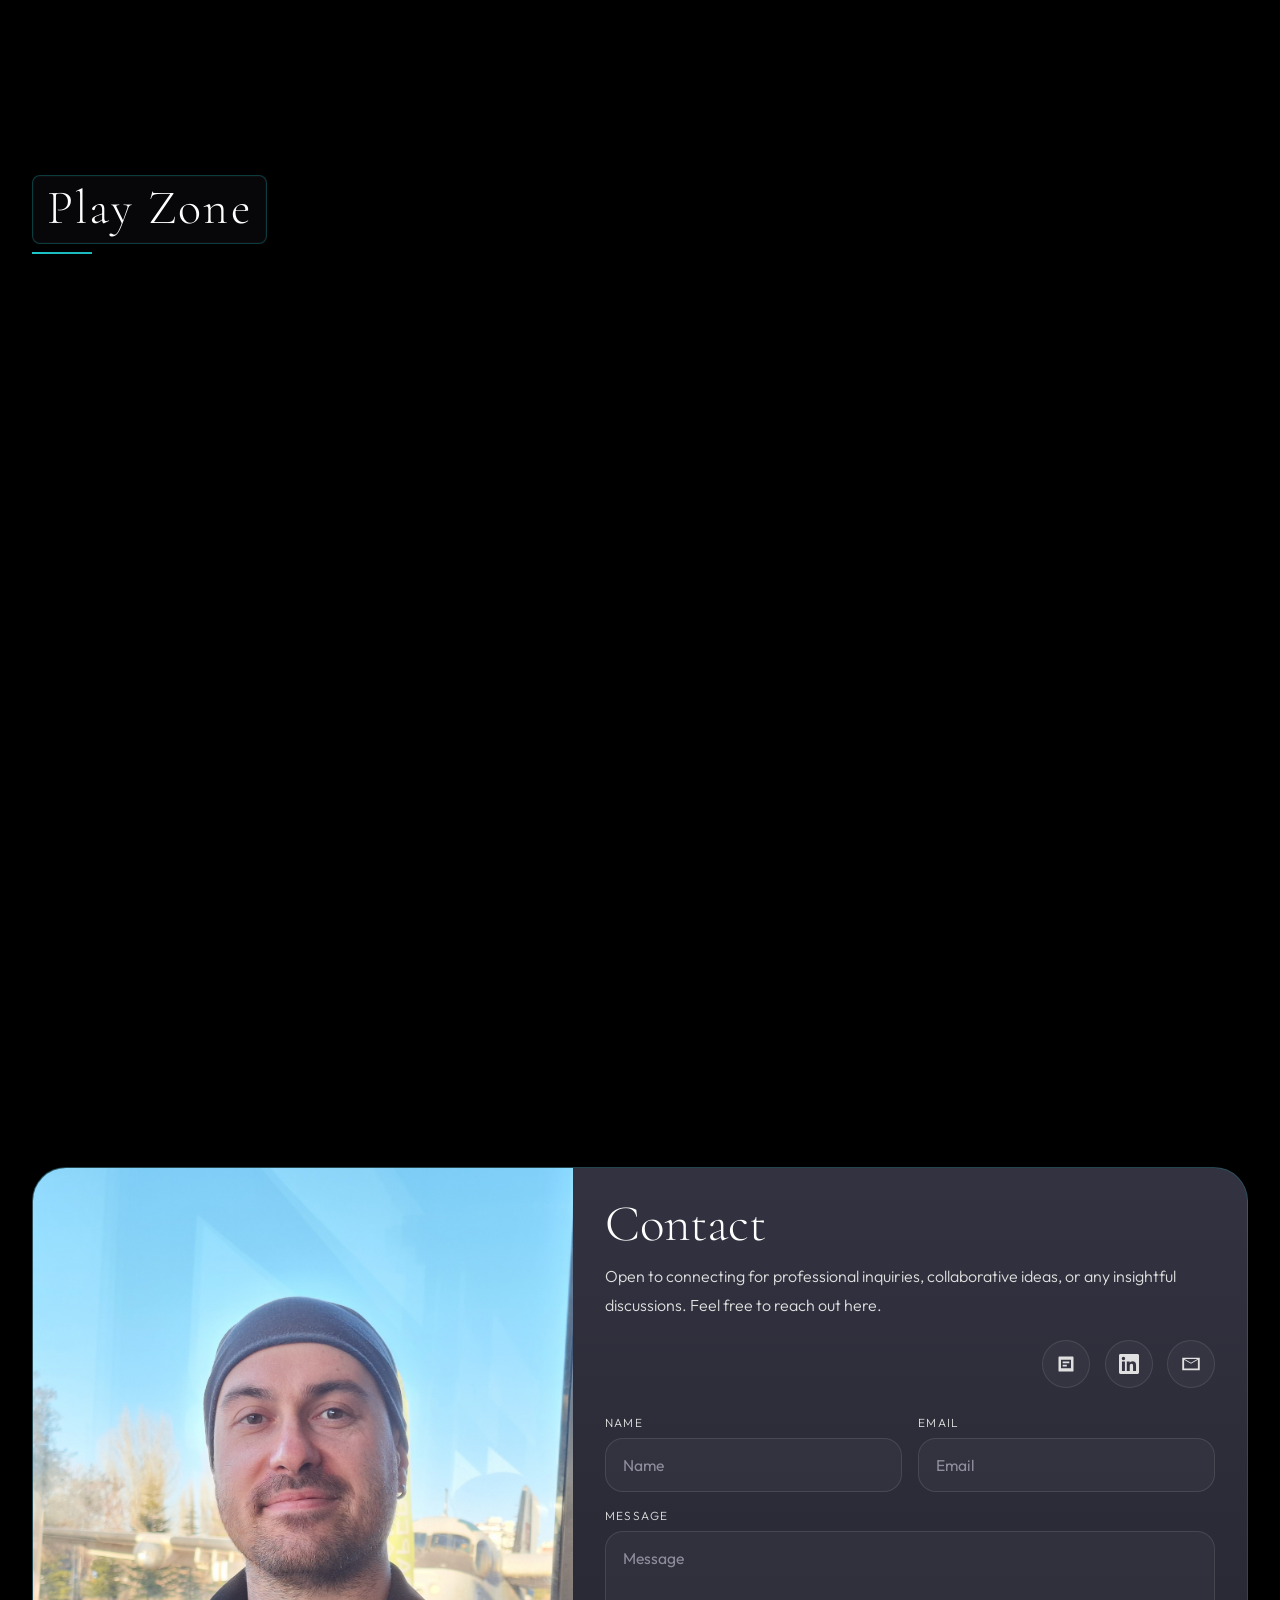
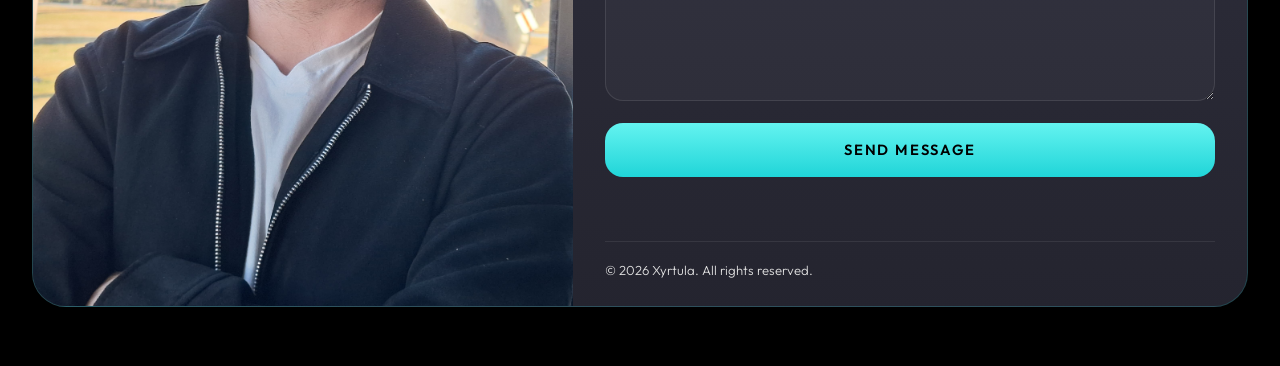
==== commit 8b800eaf: "Editing" ====
--- a/index.html
+++ b/index.html
@@ -1637,7 +1637,7 @@
                 <h1 class="hero-name">Ziya Mert Ozgen</h1>
                 <p class="hero-subtitle"><span id="typewriter"></span><span class="typewriter-cursor"></span></p>
                 <div class="hero-buttons">
-                    <a href="https://drive.google.com/file/d/12DHmO_JAPI8wVk-BavqG96c61x2qS0Ef/view?usp=sharing" target="_blank" class="btn btn-primary">Curriculum Vitae</a>
+                    <a href="https://drive.google.com/file/d/1kA8fxXBaCjAkmy_Irc9TKOjKJrJkm2MY/view?usp=sharing" target="_blank" class="btn btn-primary">Curriculum Vitae</a>
                     <a href="#contact" class="btn btn-outline" id="heroContactButton" data-section-target="5" data-focus-target="#contact-name">Contact Me</a>
                 </div>
             </div>
@@ -1869,19 +1869,7 @@
     ];
 
     const JOURNEY_ITEMS = [
-      {
-        type: "experience",
-        date: "Jan 2026 - Present",
-        title: "Researcher",
-        org: "TUBITAK 1002 Project",
-        focus: "Wastewater Treatment / Green Hydrogen",
-        summary: "Working as a researcher on the TUBITAK 1002 project titled \"Holistic Process Optimization for Real Textile Wastewater Treatment: Pollutant Removal and Cathodic Green Hydrogen Production.\"",
-        highlights: [
-          "Executing electrochemical trials using stainless steel electrodes to maximize simultaneous pollutant removal and hydrogen evolution.",
-          "Performing statistical analysis and response surface modeling to evaluate treatment efficacy and energy consumption.",
-          "Optimizing operational parameters to achieve high-purity green hydrogen generation alongside effective wastewater remediation."
-        ]
-      },
+    
       {
         type: "education",
         date: "Sep 2024 - May 2026",
@@ -2330,7 +2318,7 @@
     });
 
     // TYPEWRITER
-    const phrases = ['Engineer','Energy & Sustainability','Researcher'];
+    const phrases = ['Engineer','Energy & Sustainability','Lifelong Learner','Game Developer'];
     let phraseIdx = 0, charIdx = 0, deleting = false;
     const tw = document.getElementById('typewriter');
     function typewrite() {
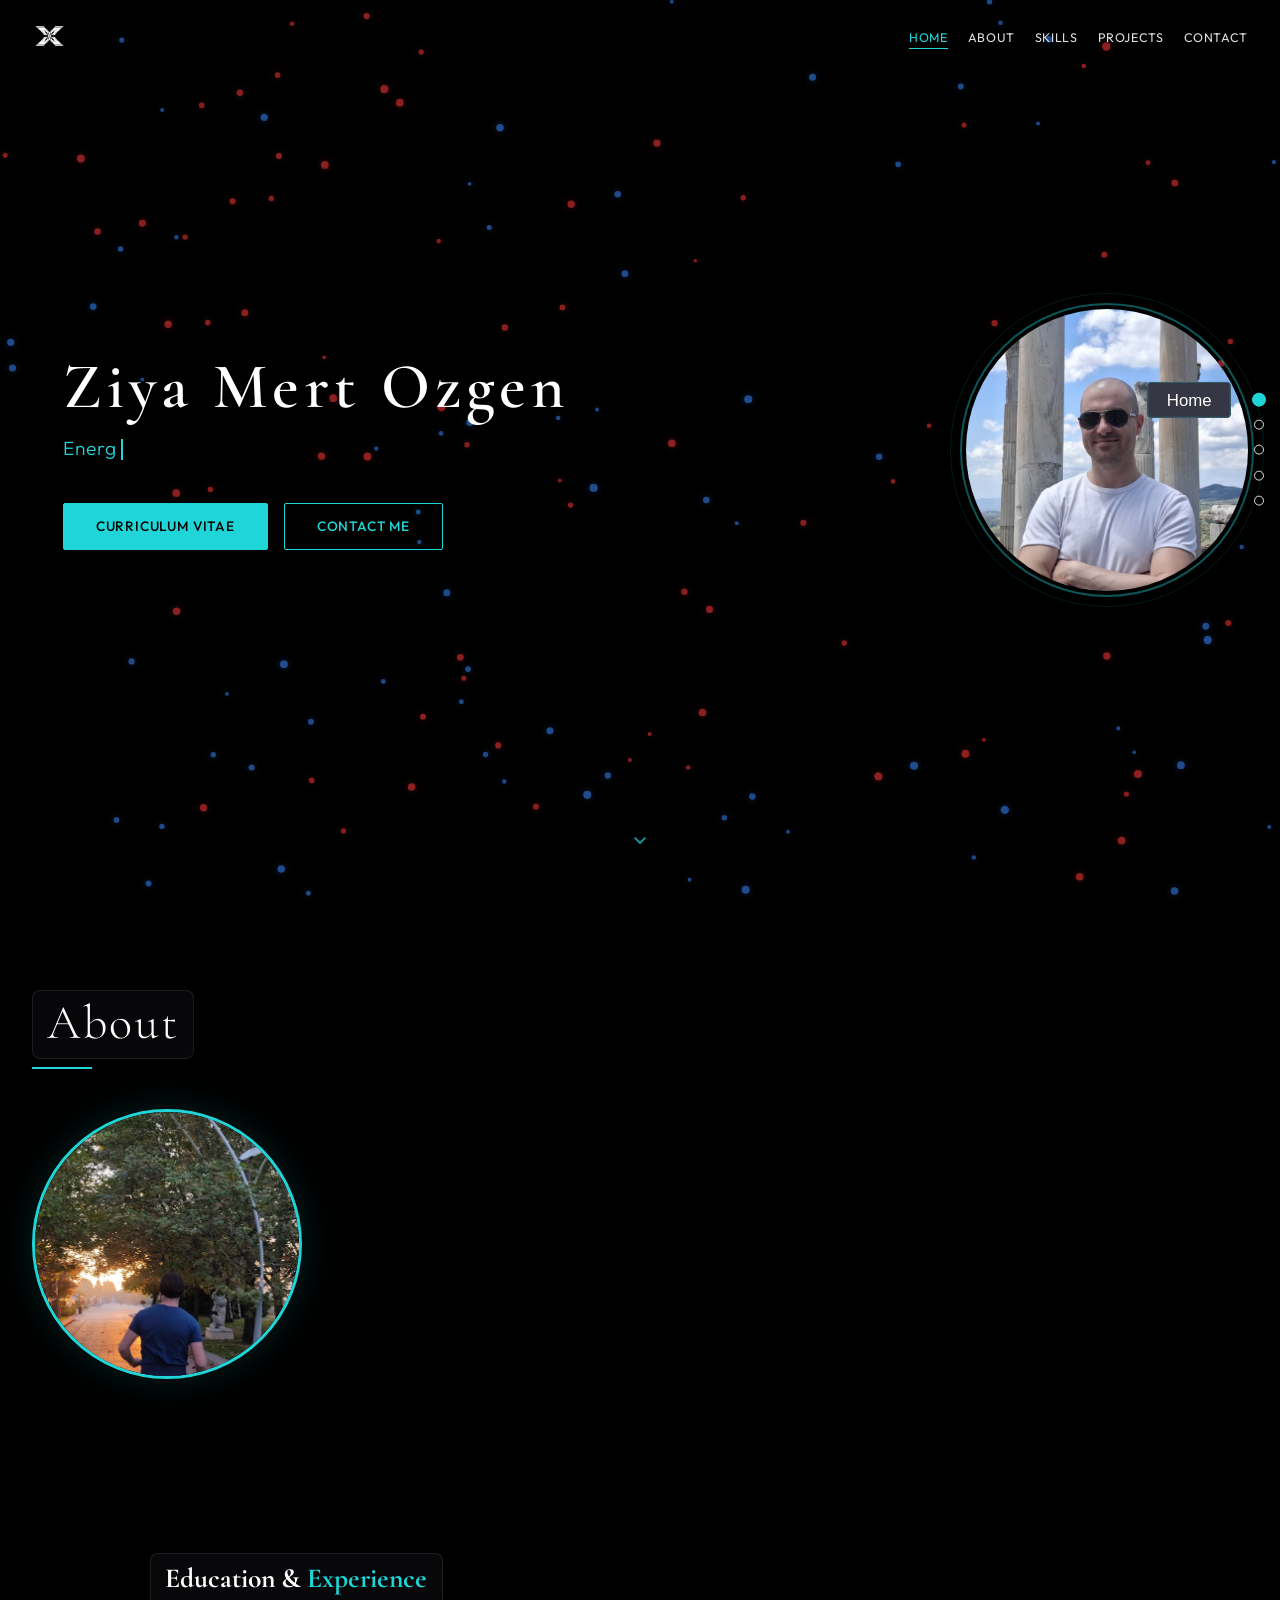
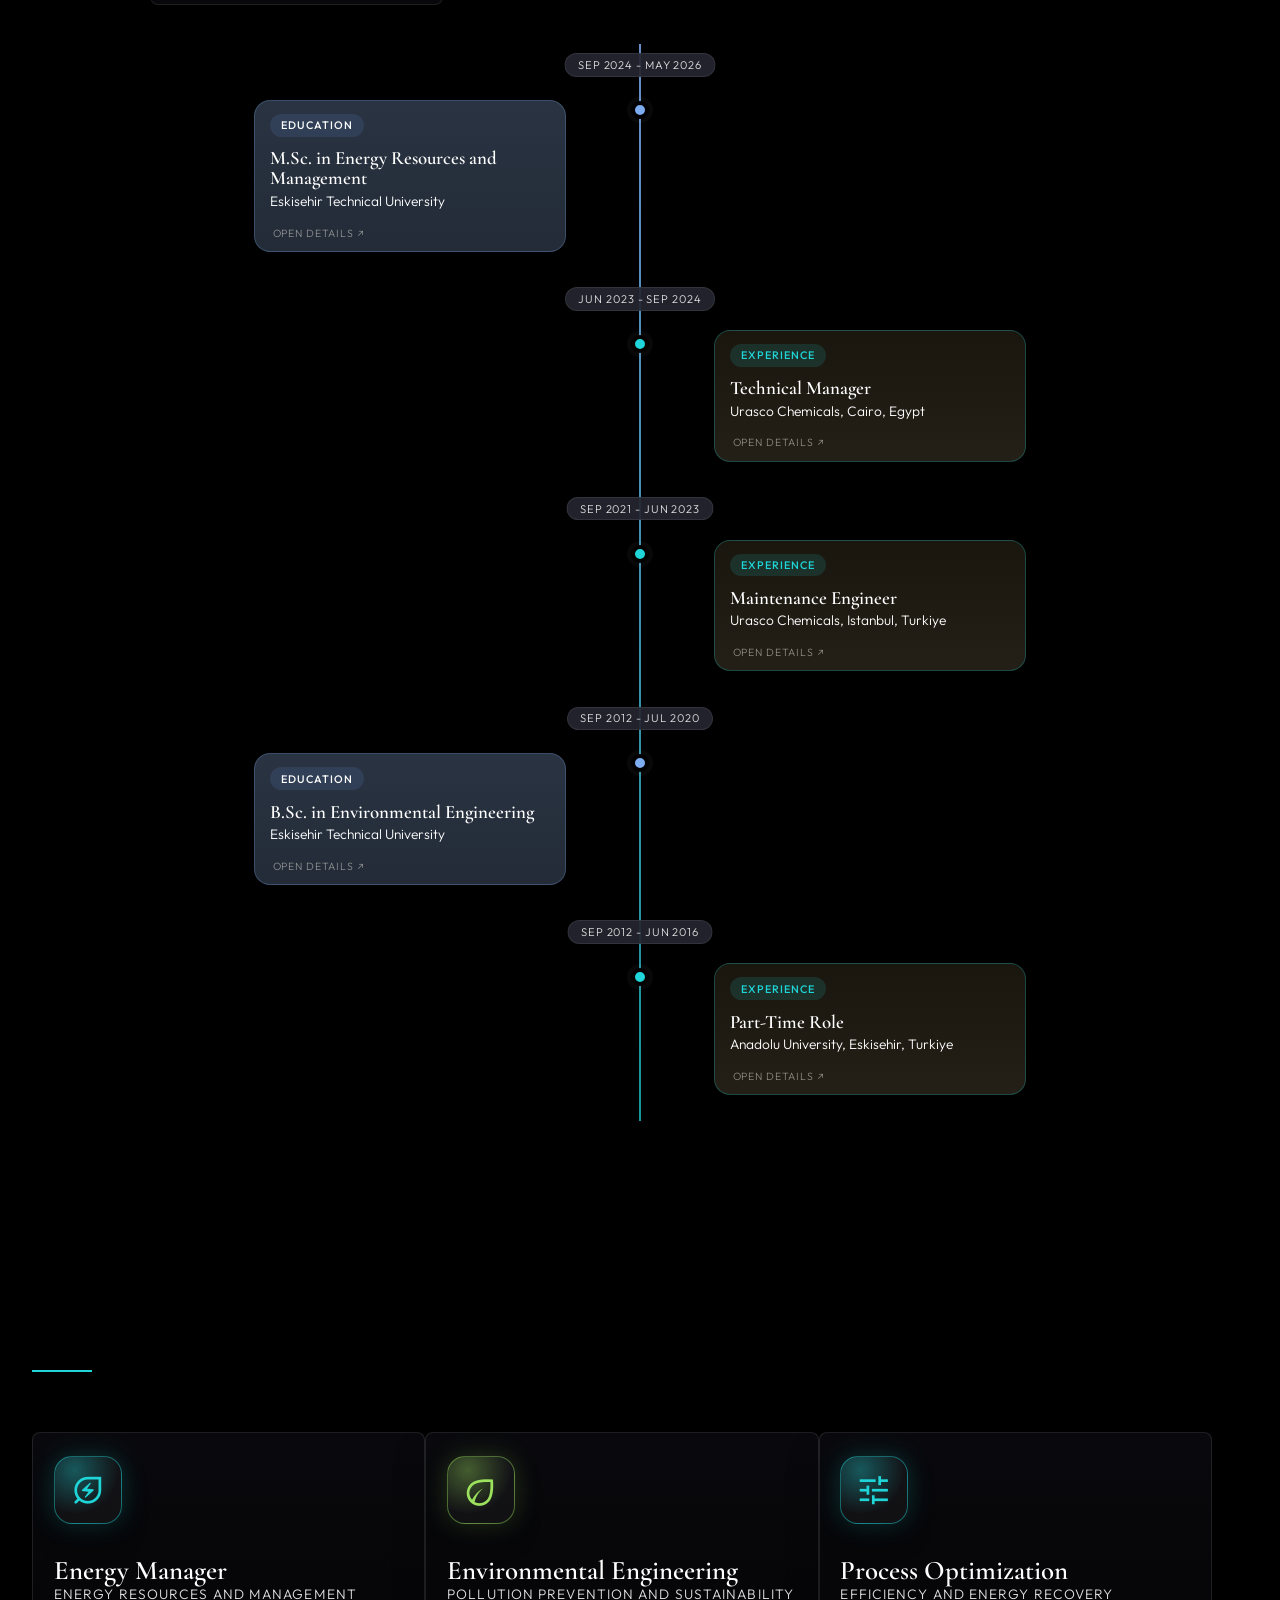
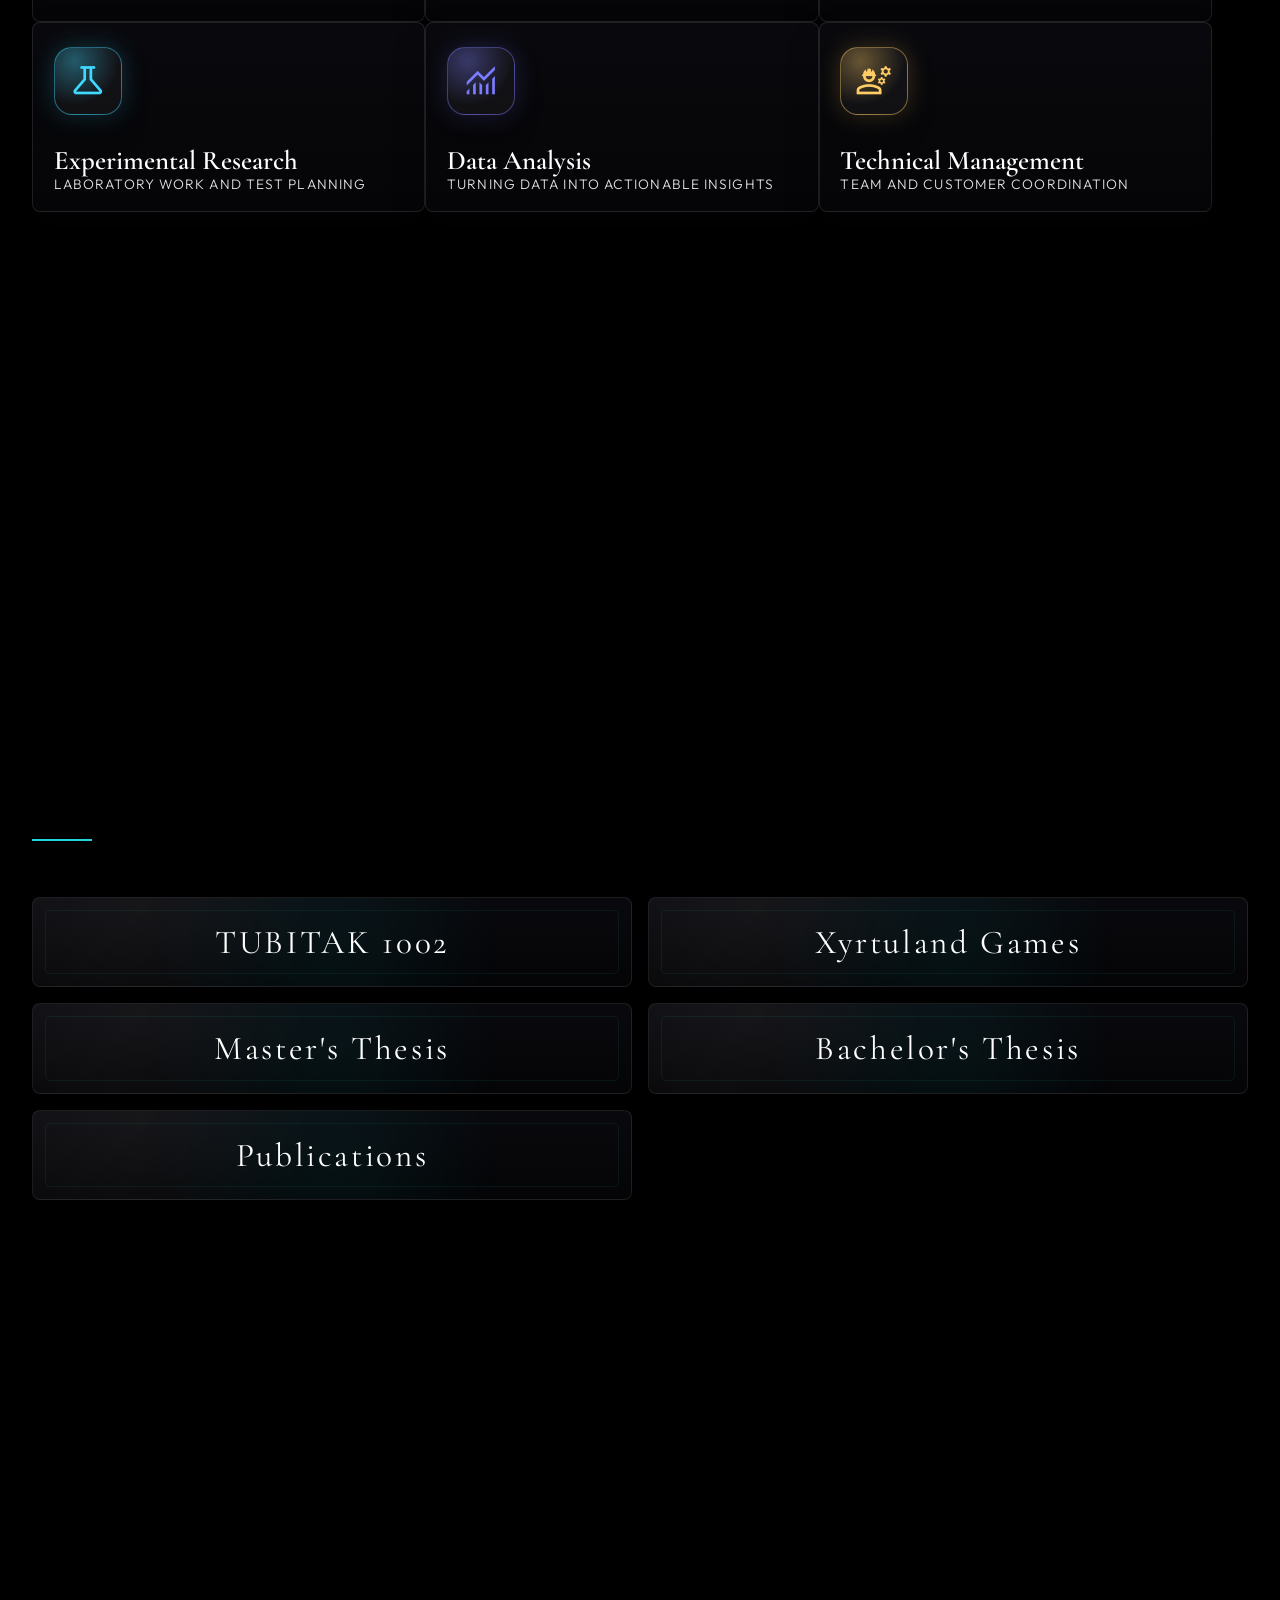
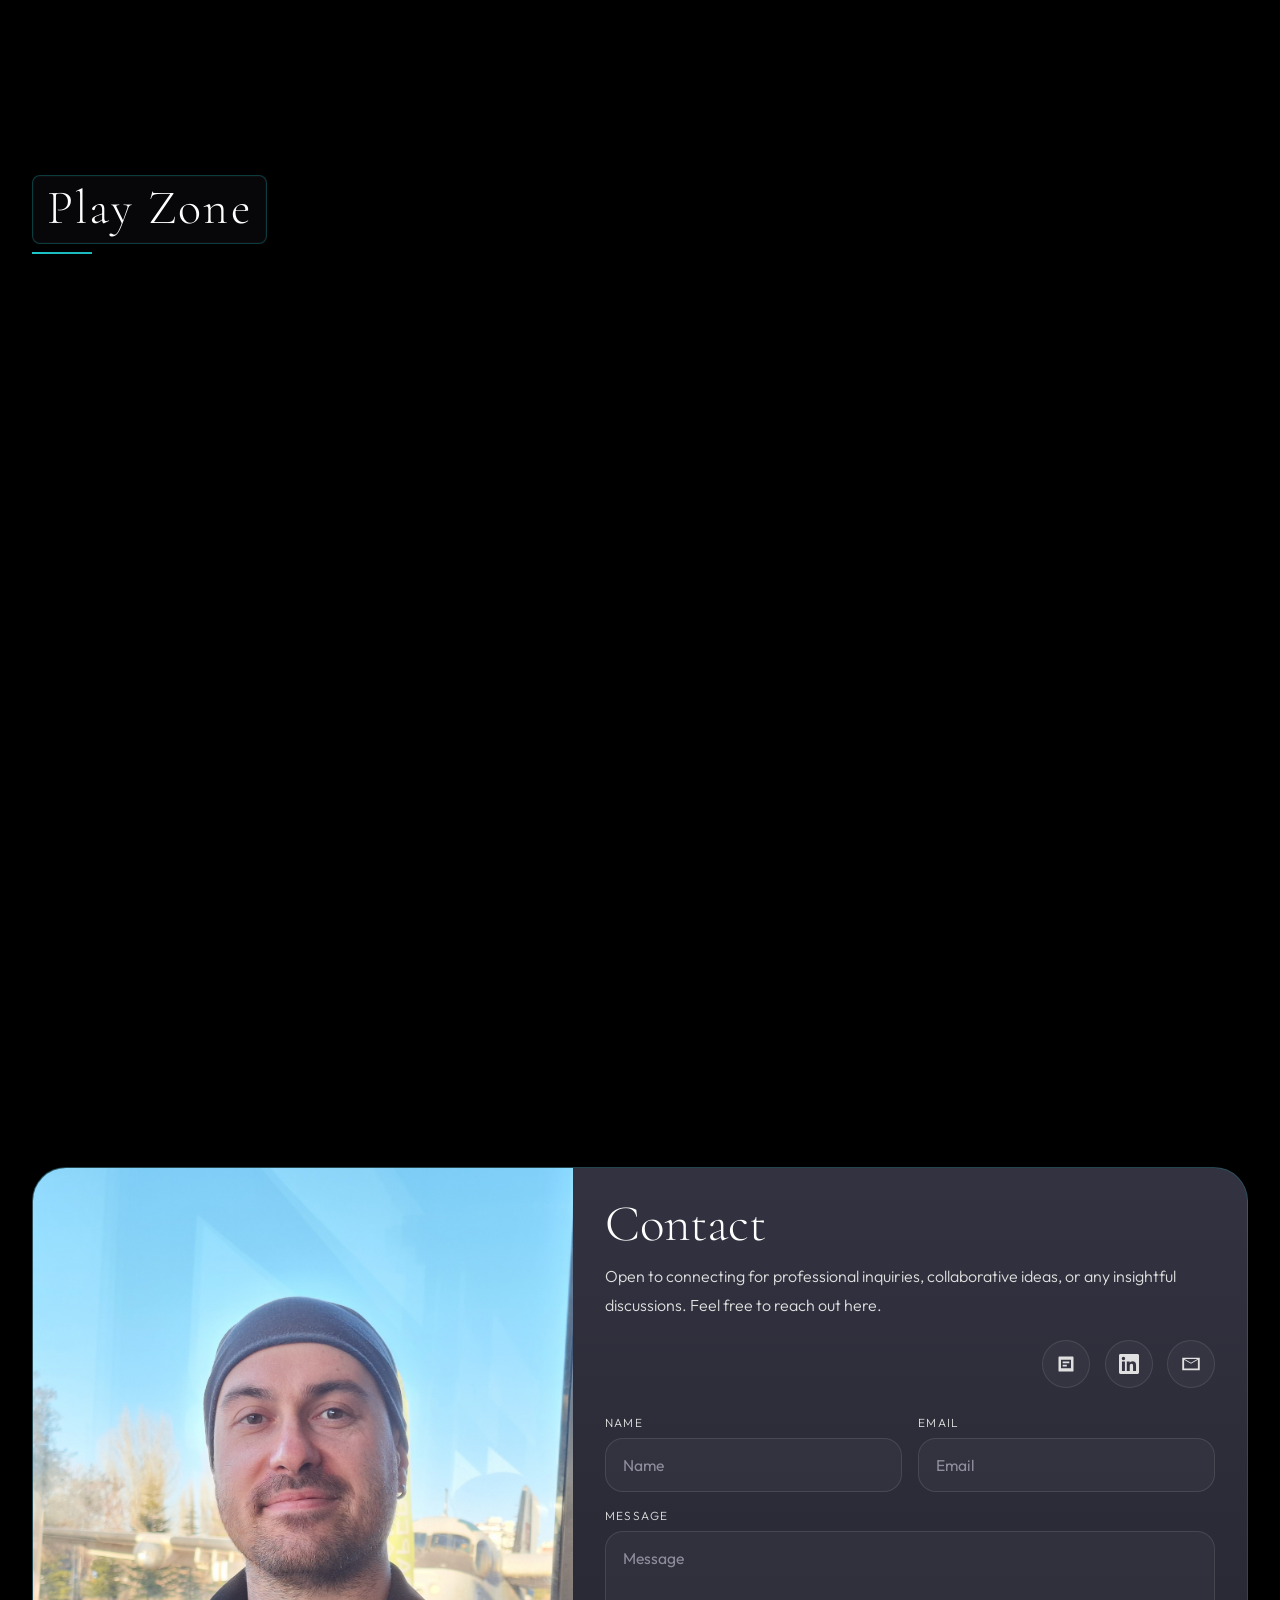
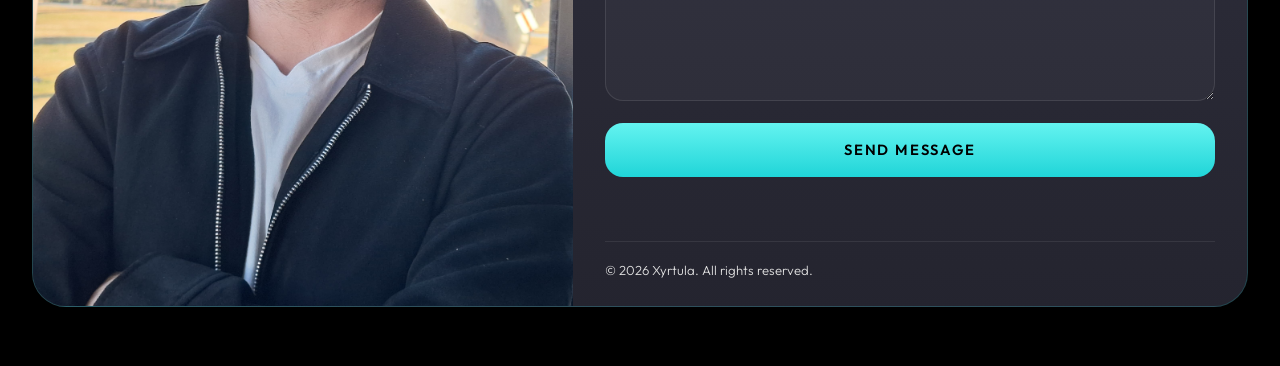
==== commit a75a74f1: "Merge branch 'main' of https://github.com/Xyrtula/xyrtula.github.io" ====
--- a/index.html
+++ b/index.html
@@ -1637,7 +1637,7 @@
                 <h1 class="hero-name">Ziya Mert Ozgen</h1>
                 <p class="hero-subtitle"><span id="typewriter"></span><span class="typewriter-cursor"></span></p>
                 <div class="hero-buttons">
-                    <a href="https://drive.google.com/file/d/1kA8fxXBaCjAkmy_Irc9TKOjKJrJkm2MY/view?usp=sharing" target="_blank" class="btn btn-primary">Curriculum Vitae</a>
+                    <a href="https://drive.google.com/file/d/12DHmO_JAPI8wVk-BavqG96c61x2qS0Ef/view?usp=sharing" target="_blank" class="btn btn-primary">Curriculum Vitae</a>
                     <a href="#contact" class="btn btn-outline" id="heroContactButton" data-section-target="5" data-focus-target="#contact-name">Contact Me</a>
                 </div>
             </div>
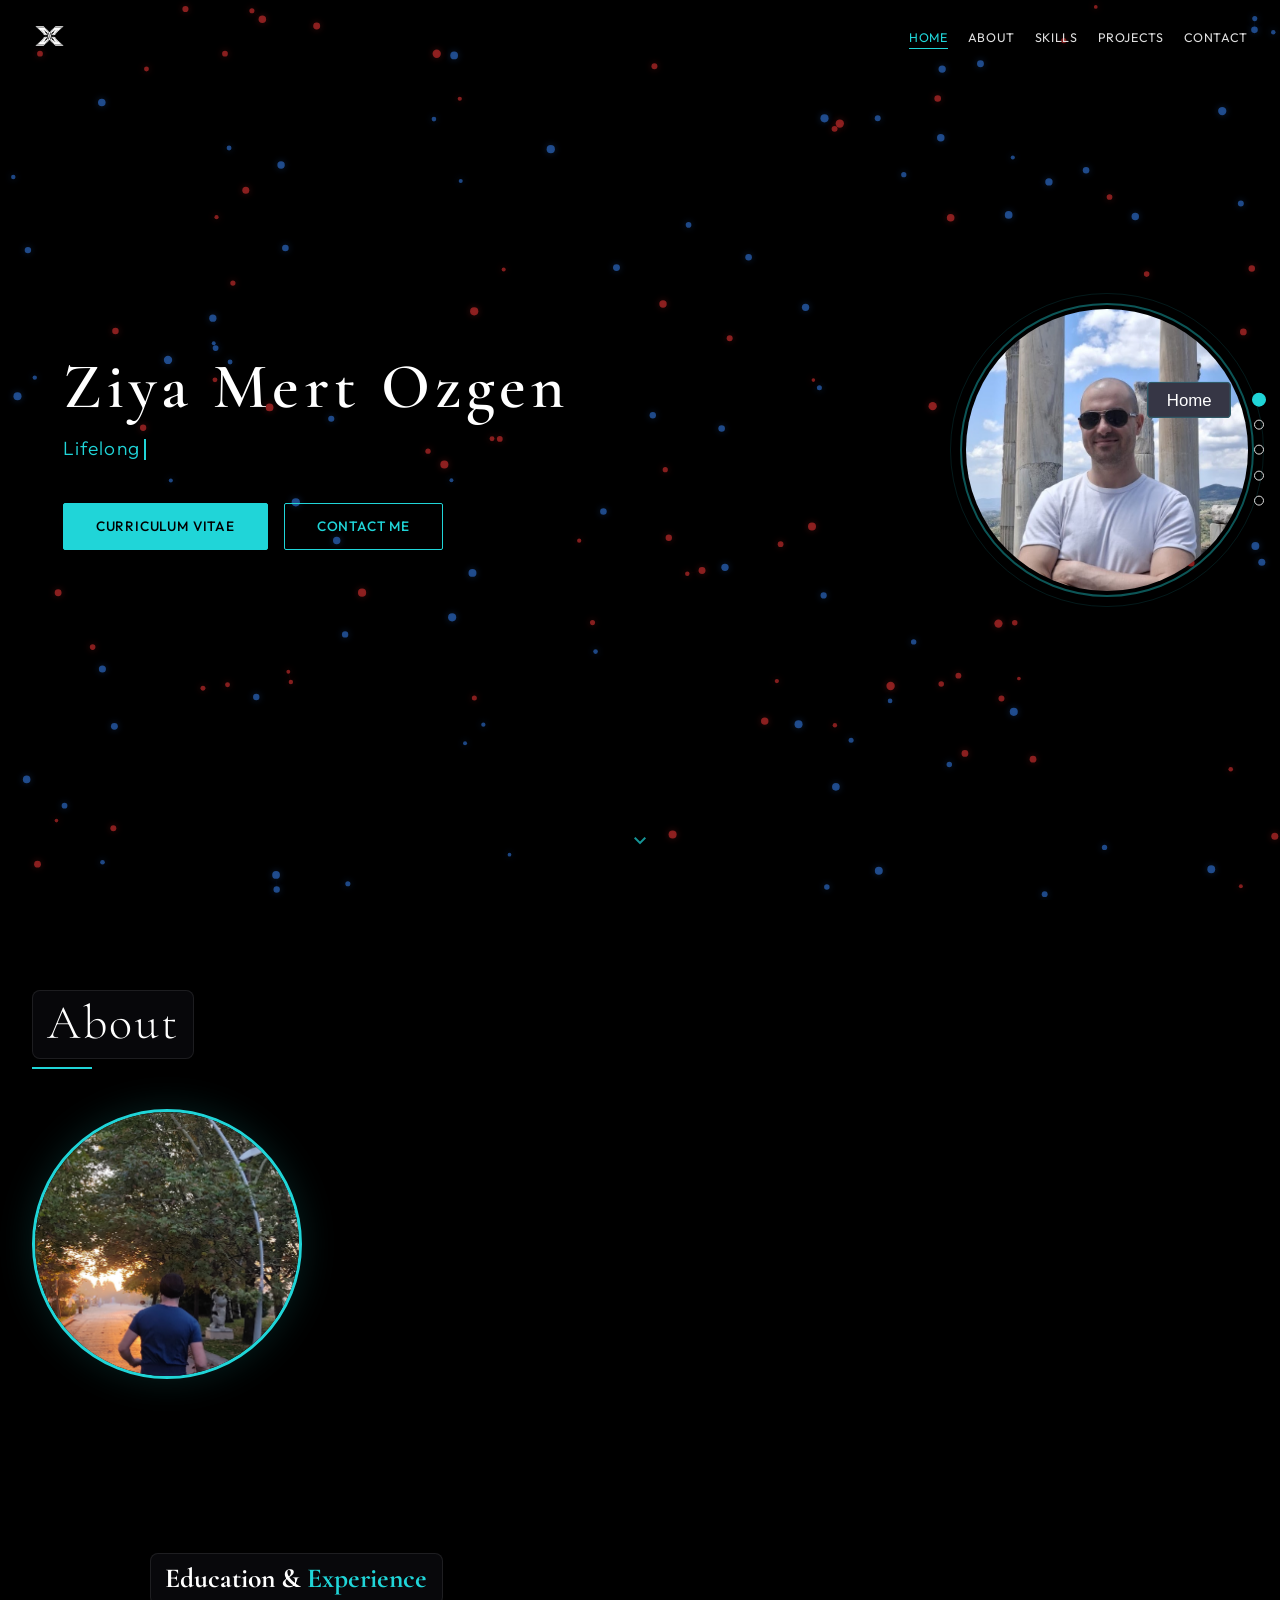
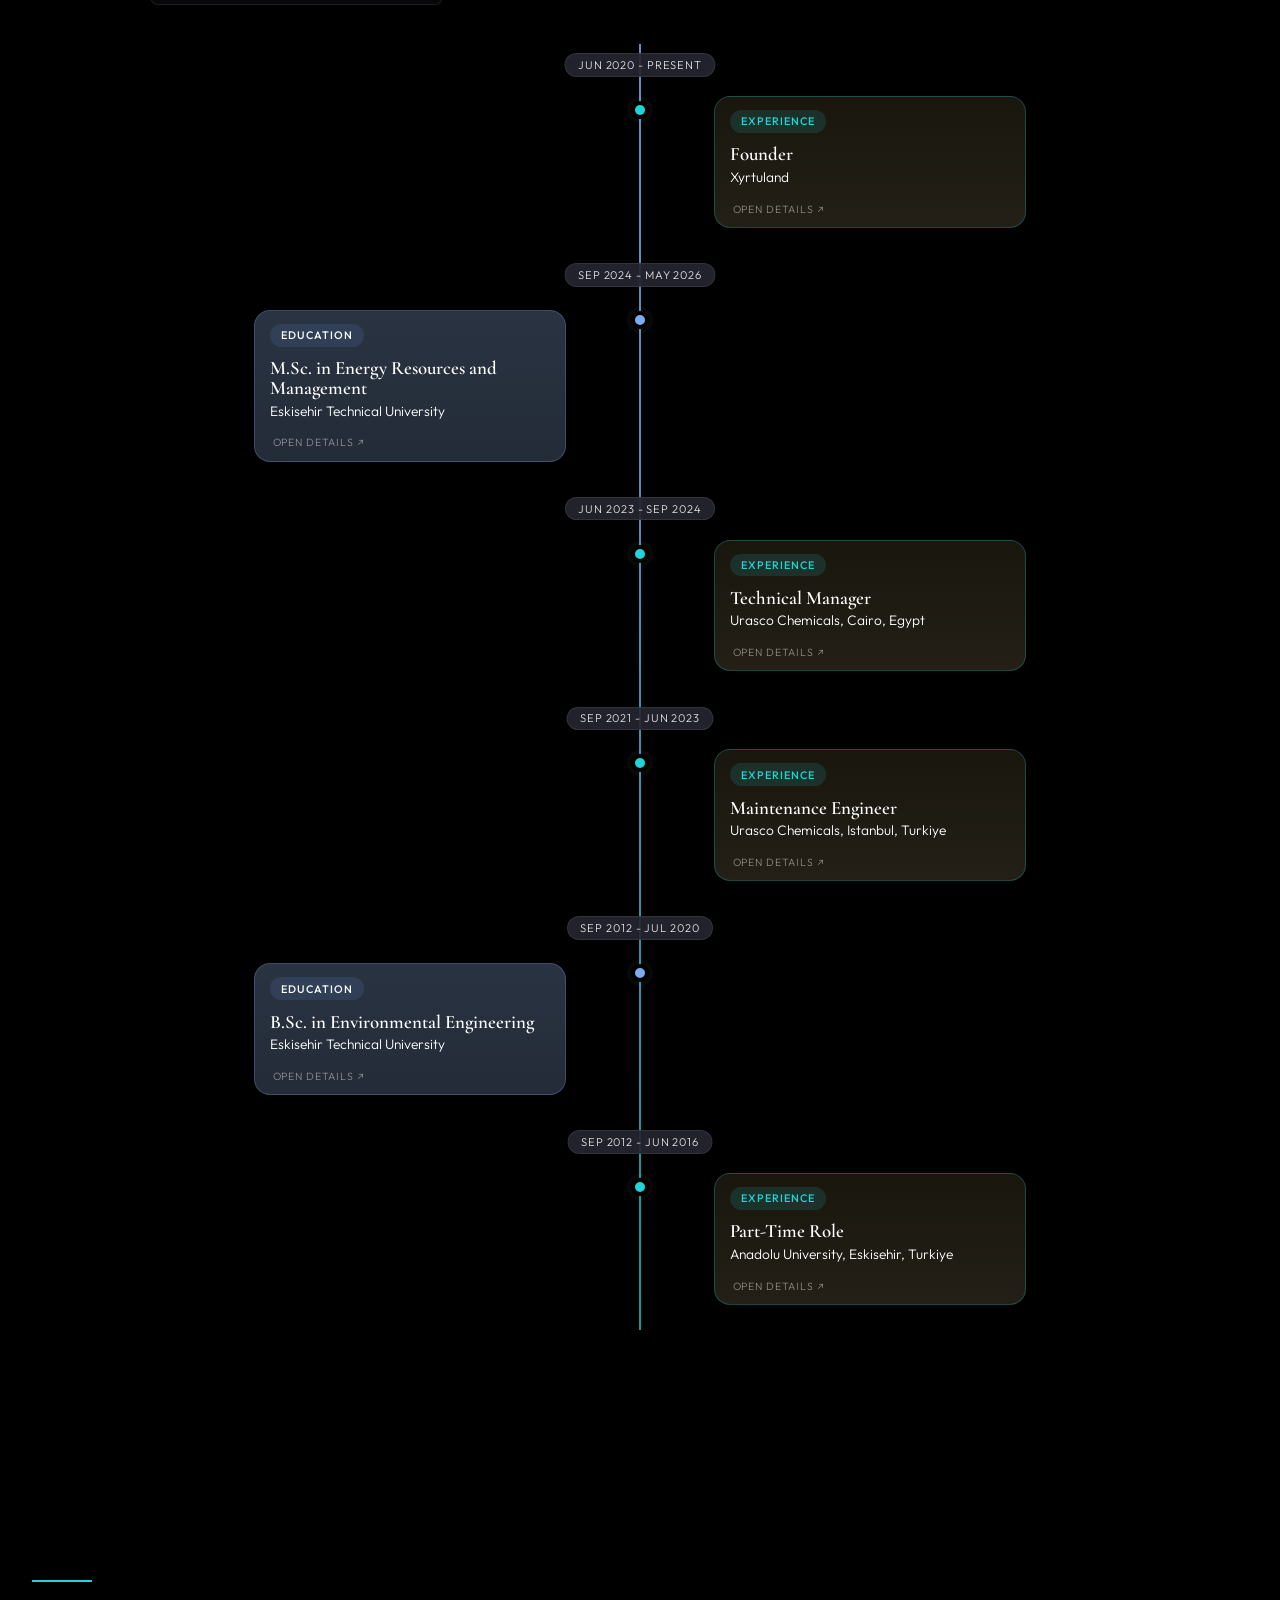
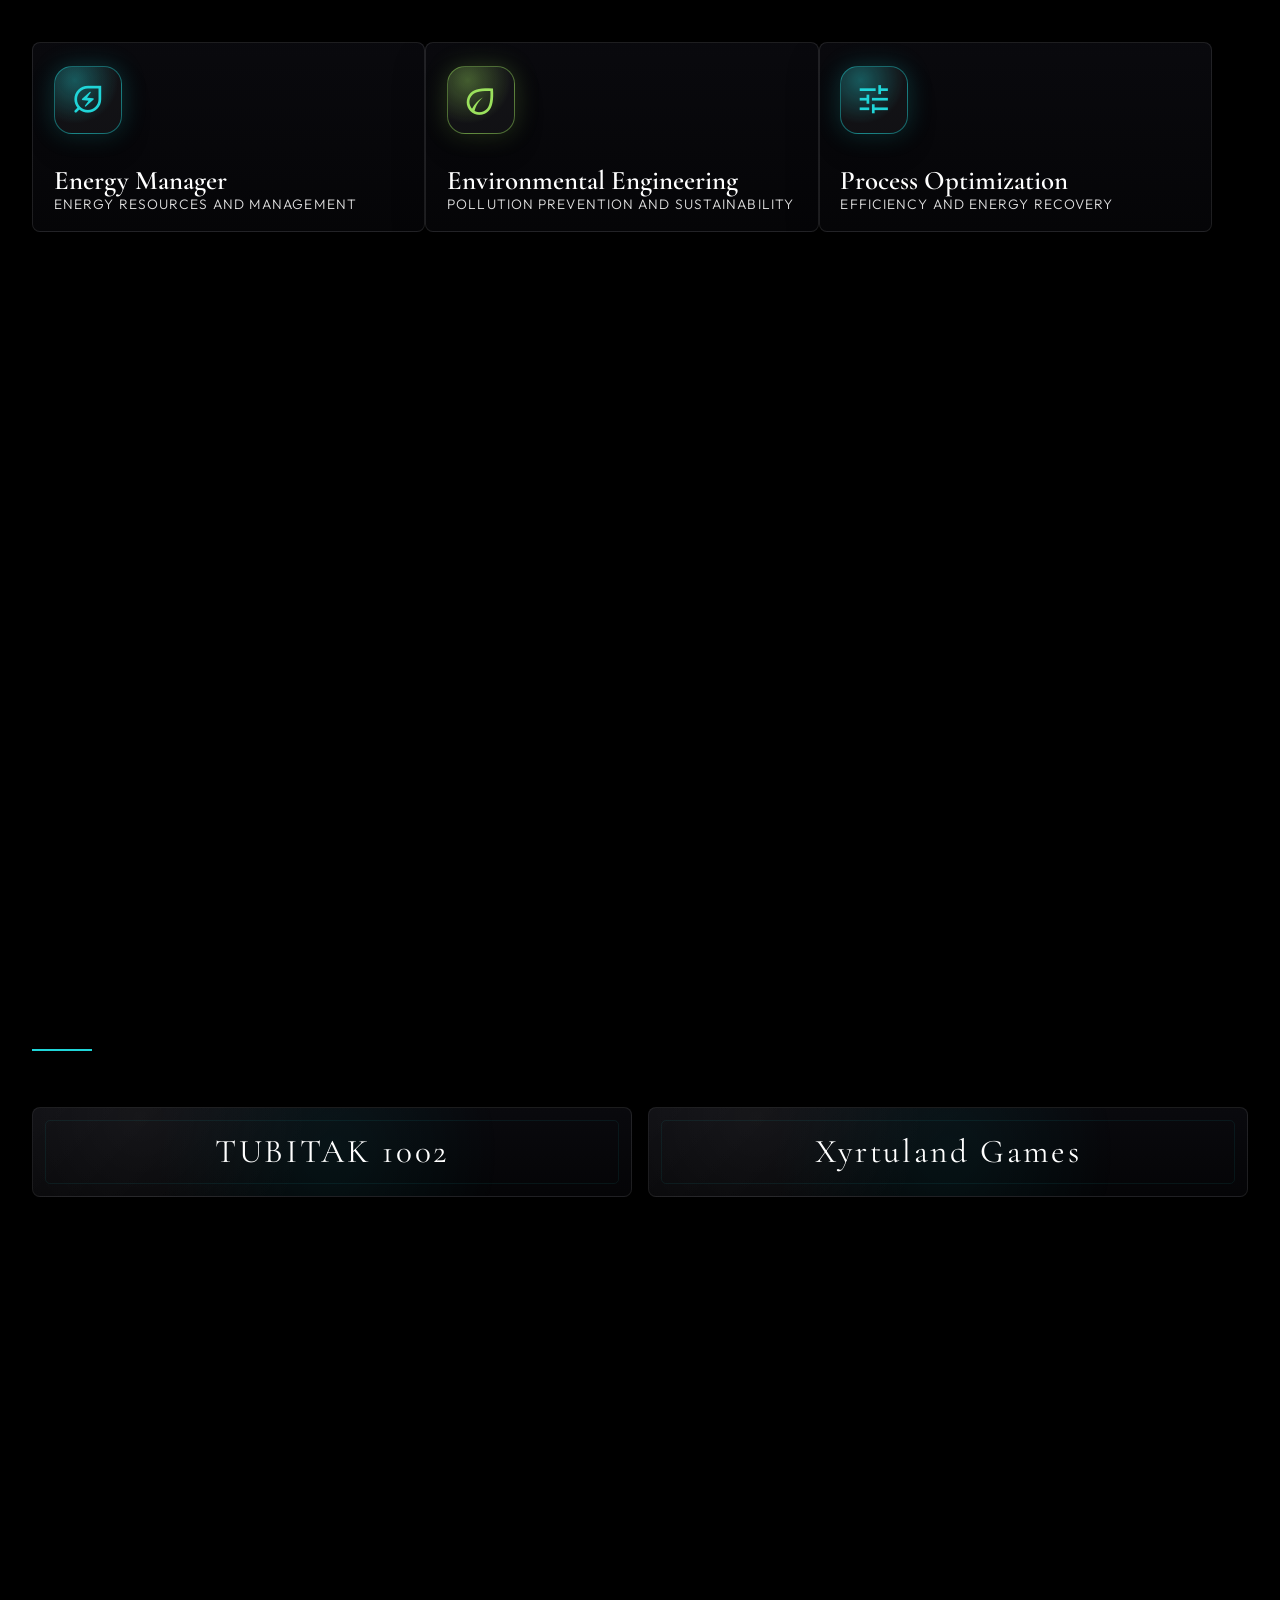
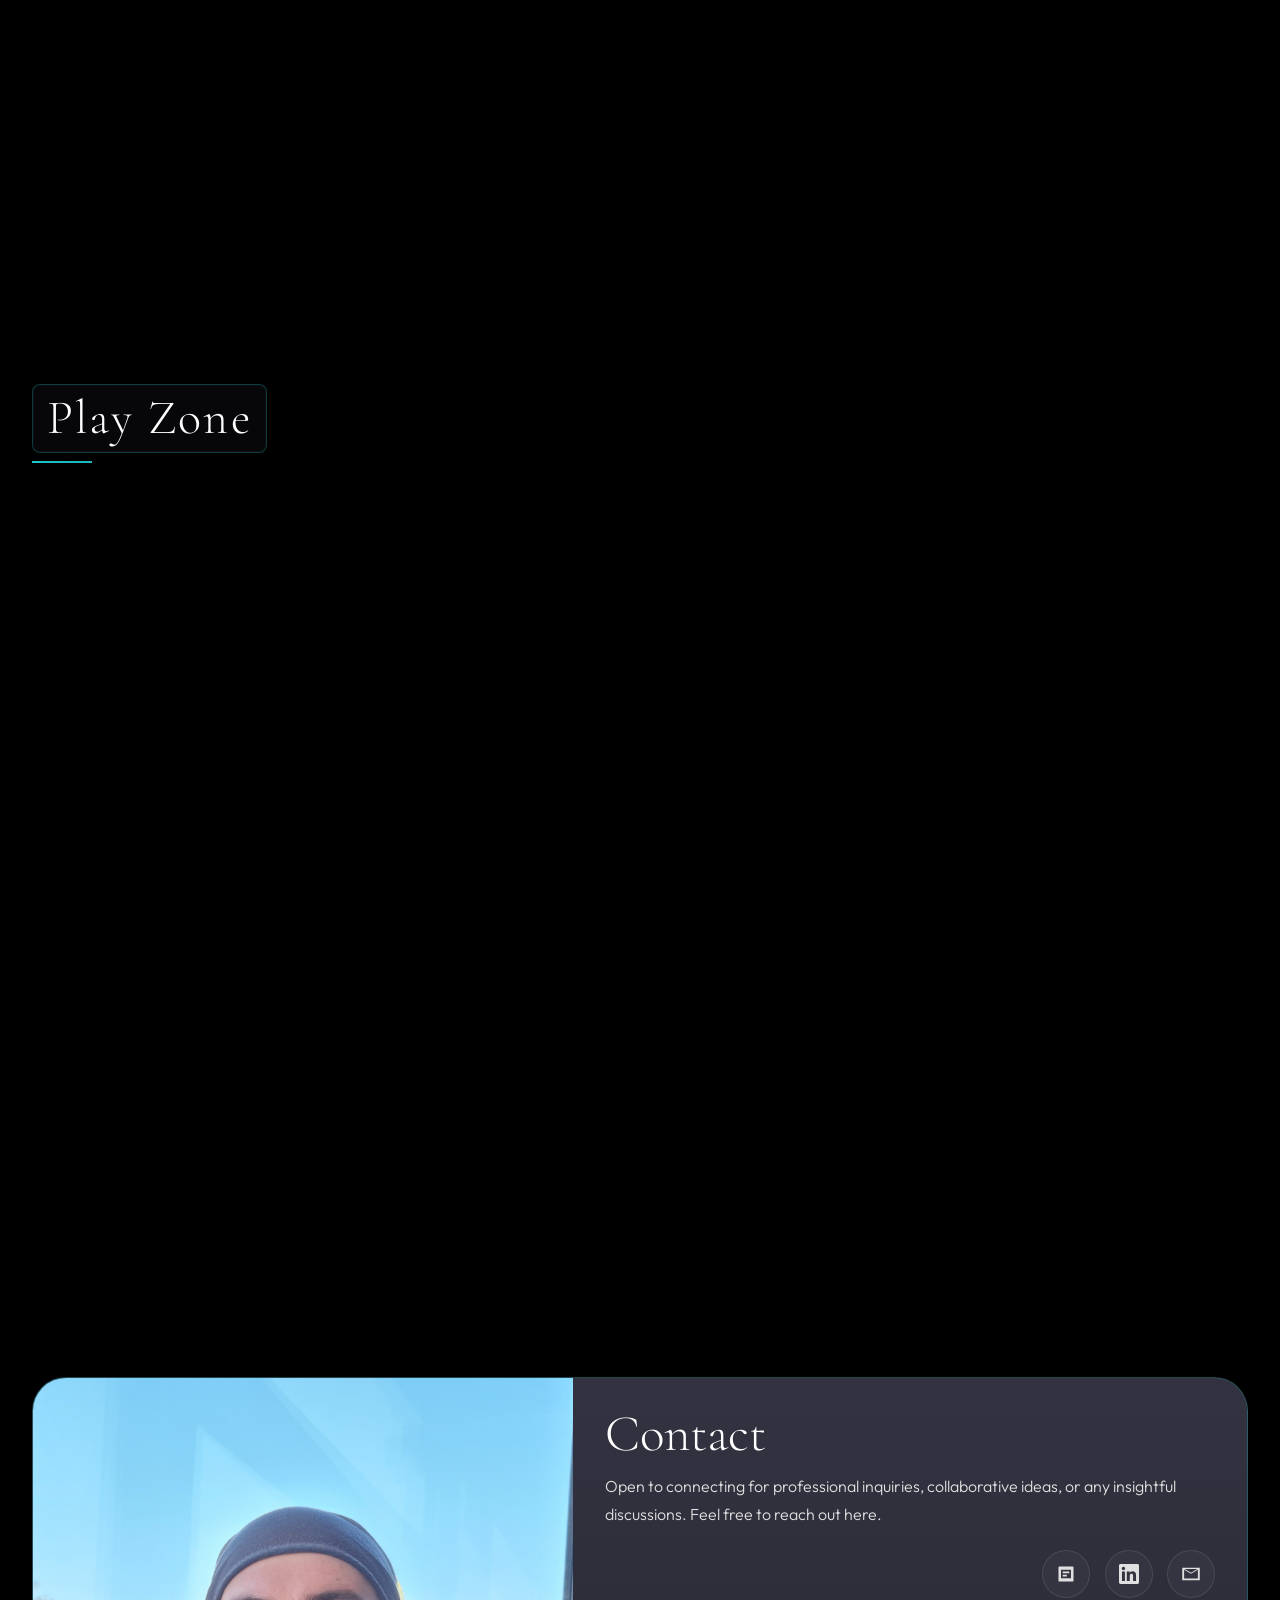
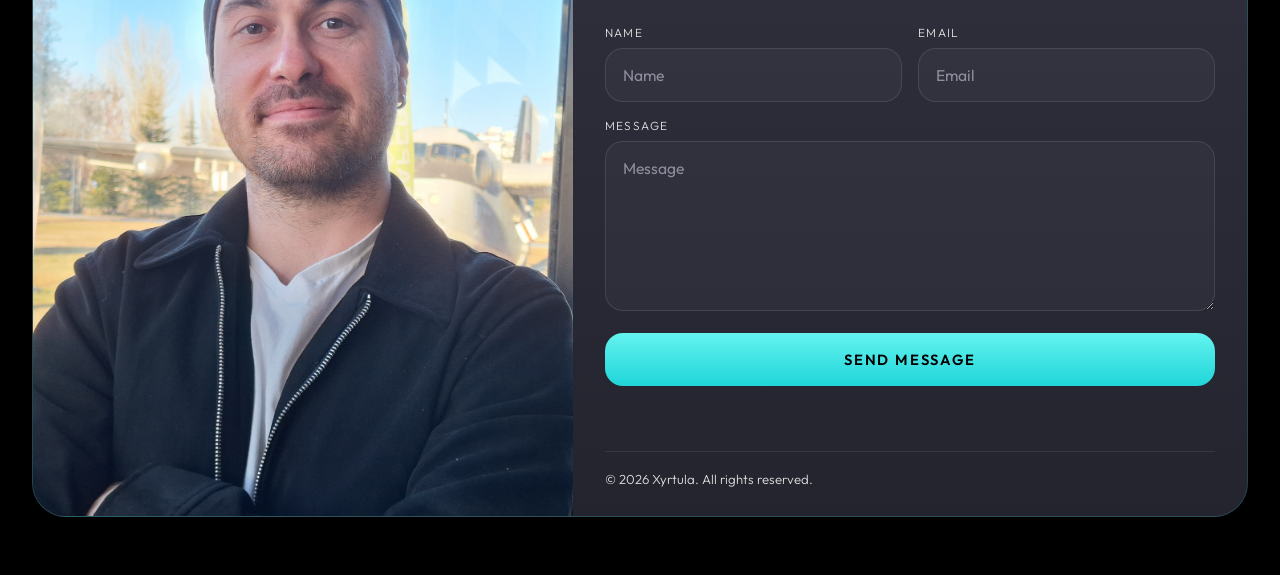
==== commit f6b3769b: "experience" ====
--- a/index.html
+++ b/index.html
@@ -1813,11 +1813,11 @@
         acronym: "FOUNDER",
         wordmark: "Xyrtuland Games",
         role: "Founder",
-        summary: "Leveraged GDevelop and visual scripting to independently design and develop two mobile games for Android devices and can be found at Google Play Store.",
+        summary: "Leveraged Unity, GDevelop and visual scripting to independently design and develop three mobile games for Android devices and can be found at Google Play Store.",
         features: [
-          "Developed and launched two standalone Android mobile games: 'IFO: Black Hole' and 'IFO: Diagonally'.",
+          "Developed and launched three standalone Android mobile games: 'IFO: Black Hole', 'IFO: Diagonally' and 'World Cup Fussball'.",
           "Engineered core game mechanics and logic utilizing visual scripting within the GDevelop engine.",
-          "Successfully managed the complete end-to-end personal development cycle, finalizing both titles in 2019."
+          "Successfully managed the complete end-to-end development cycle, finalizing first title in 2019 and continuing development."
         ],
         link: "https://xyrtuland.rf.gd"
       }
@@ -1870,6 +1870,19 @@
 
     const JOURNEY_ITEMS = [
     
+     {
+        type: "experience",
+        date: "Jun 2020 - Present",
+        title: "Founder",
+        org: "Xyrtuland ",
+        focus: "Game Development / Entrepreneurship",
+        summary: "Founded Xyrtuland, a game development initiative, and independently developed three mobile games for Android devices.",
+        highlights: [
+          "Developed and launched three standalone Android mobile games: 'IFO: Black Hole', 'IFO: Diagonally' and 'World Cup Fussball'.",
+          "Engineered core game mechanics and logic utilizing visual scripting within the GDevelop engine.",
+          "Successfully managed the complete end-to-end development cycle, finalizing first title in 2019 and continuing development."
+        ]
+      },
       {
         type: "education",
         date: "Sep 2024 - May 2026",
@@ -2318,7 +2331,7 @@
     });
 
     // TYPEWRITER
-    const phrases = ['Engineer','Energy & Sustainability','Lifelong Learner','Game Developer'];
+    const phrases = ['Engineer','Lifelong Learner','Game Developer'];
     let phraseIdx = 0, charIdx = 0, deleting = false;
     const tw = document.getElementById('typewriter');
     function typewrite() {
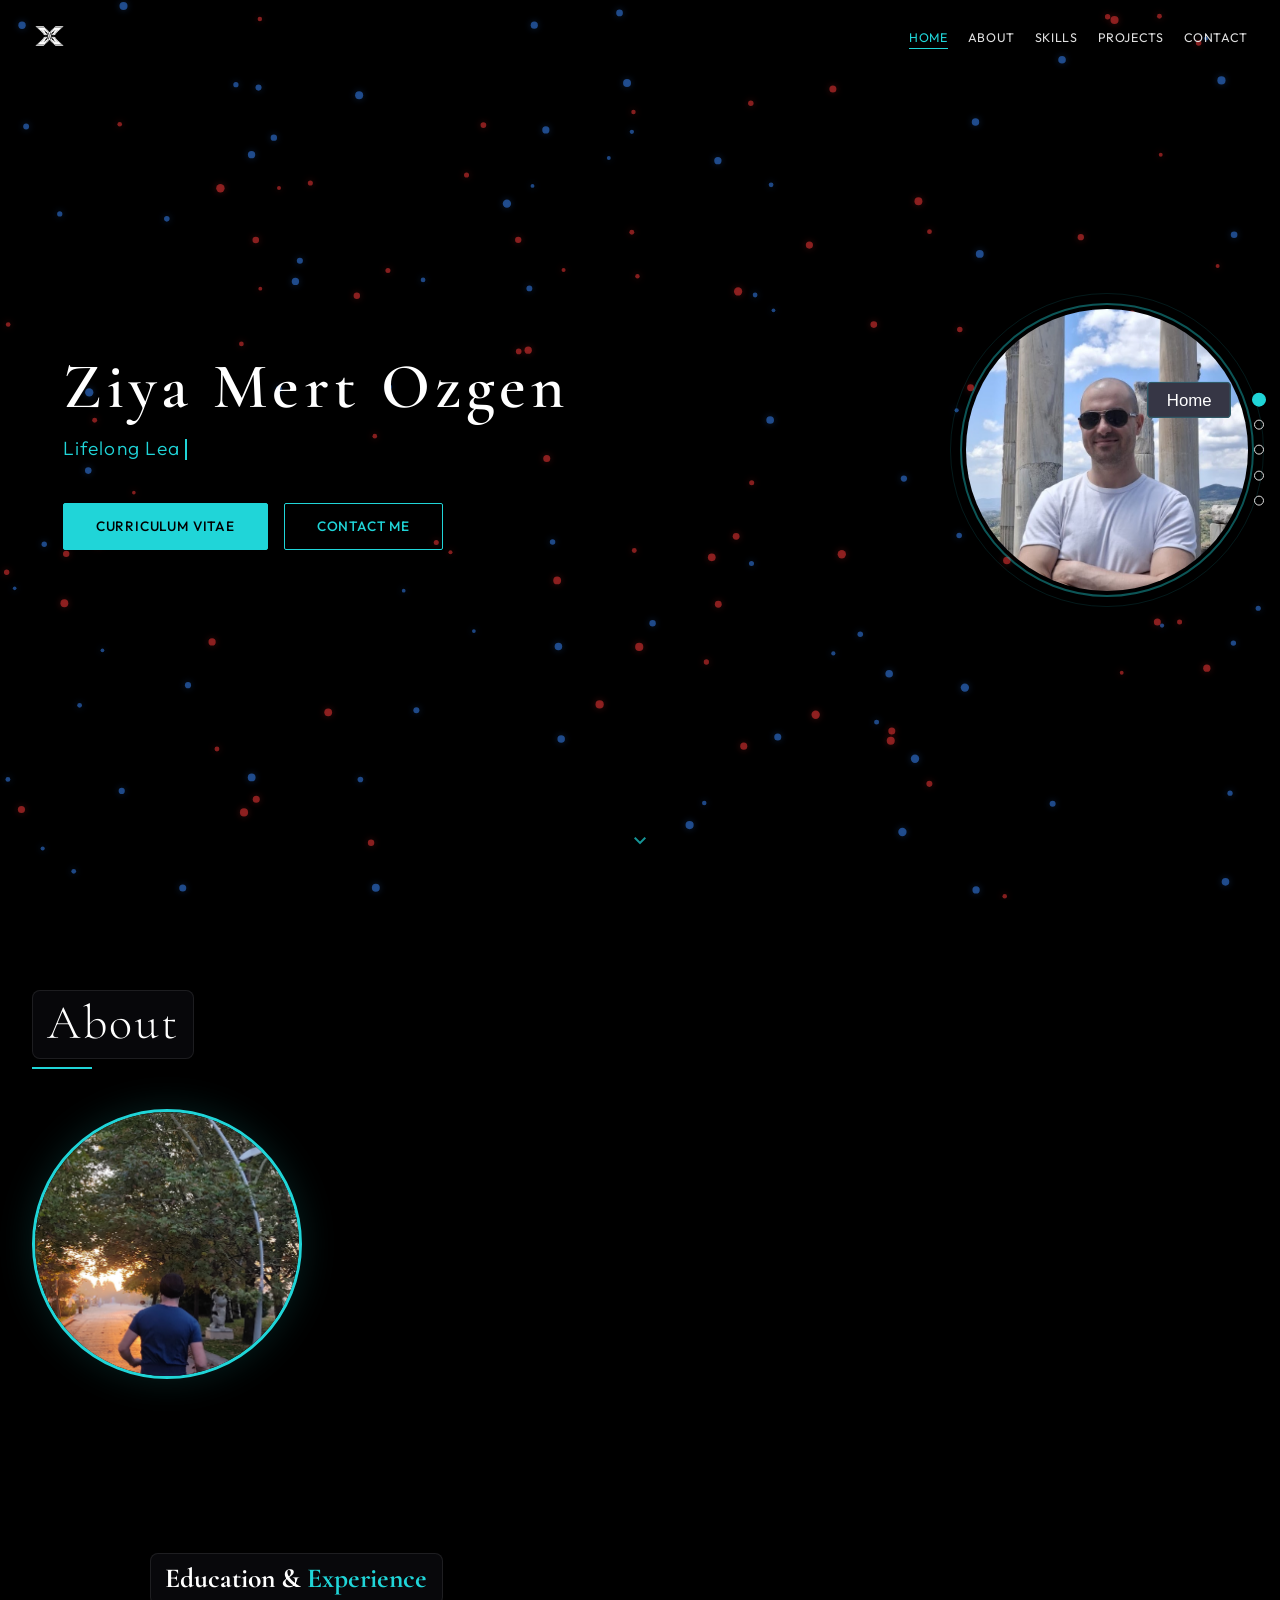
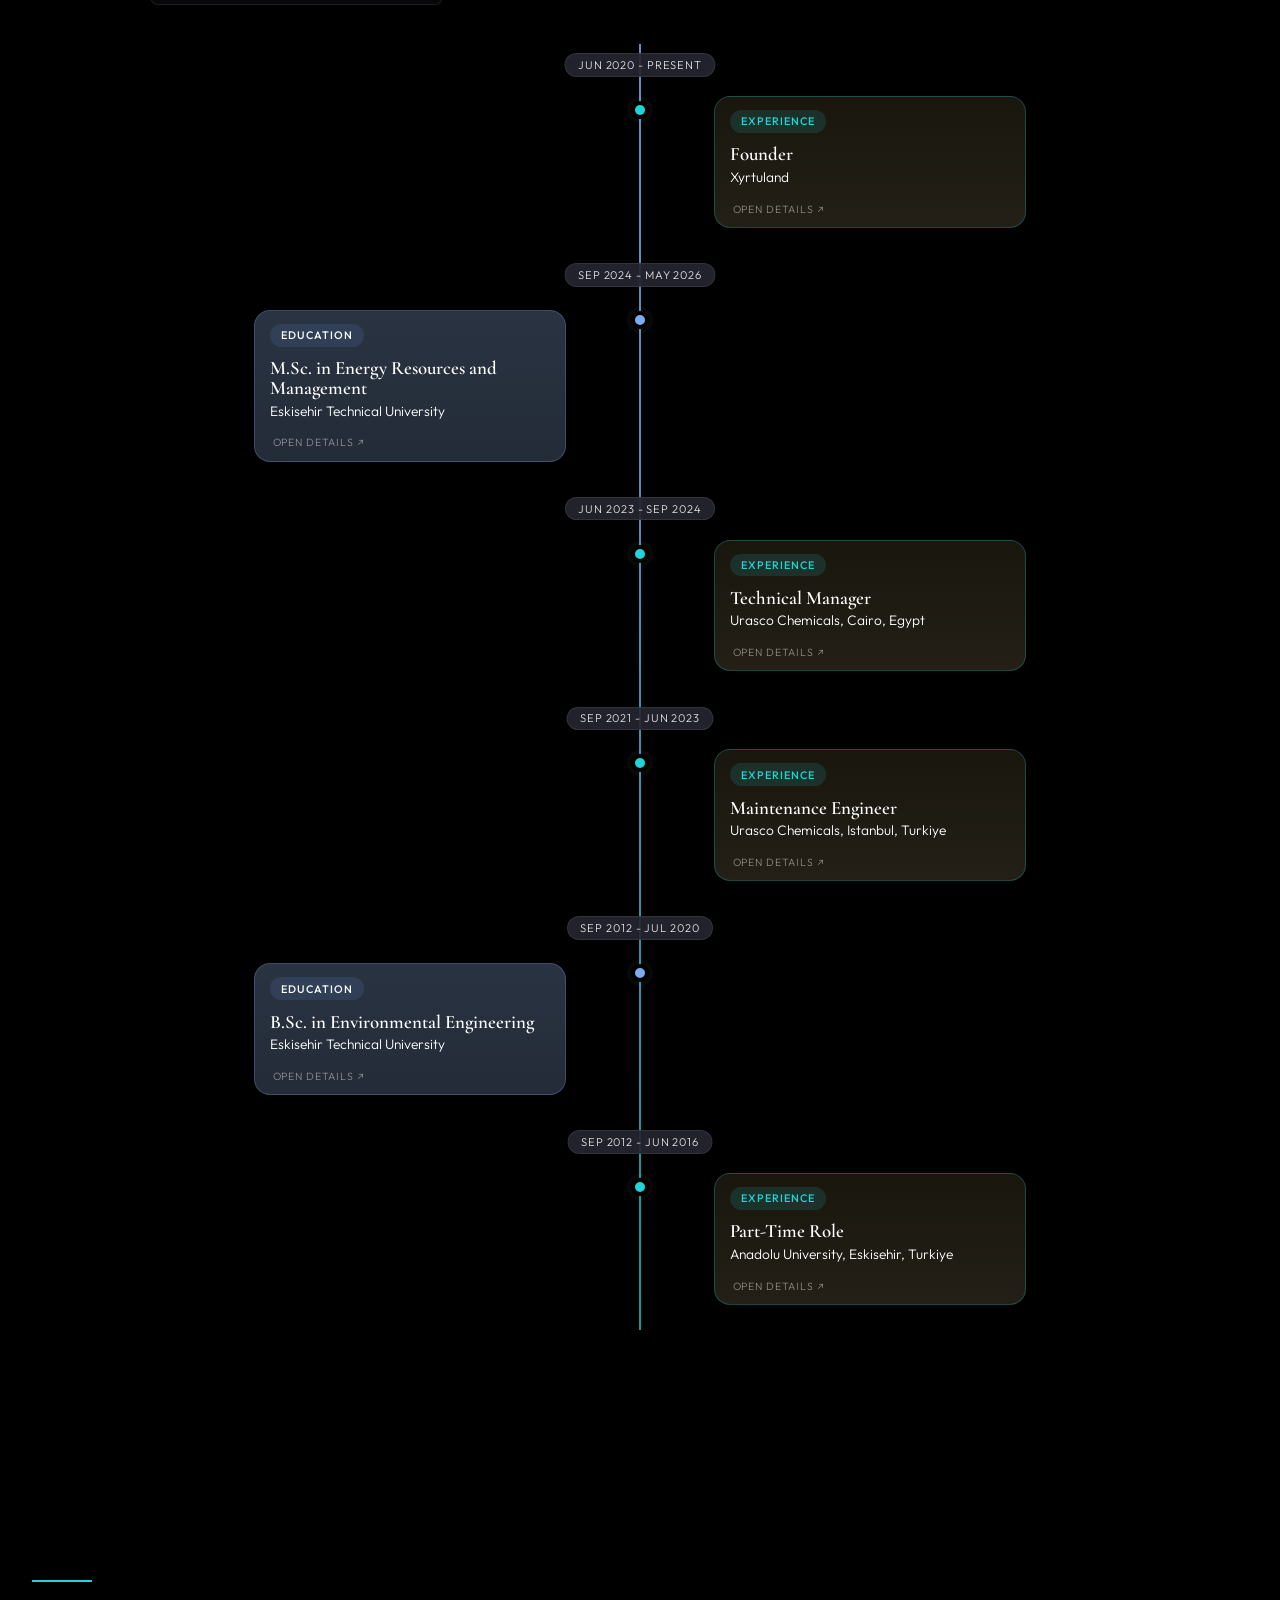
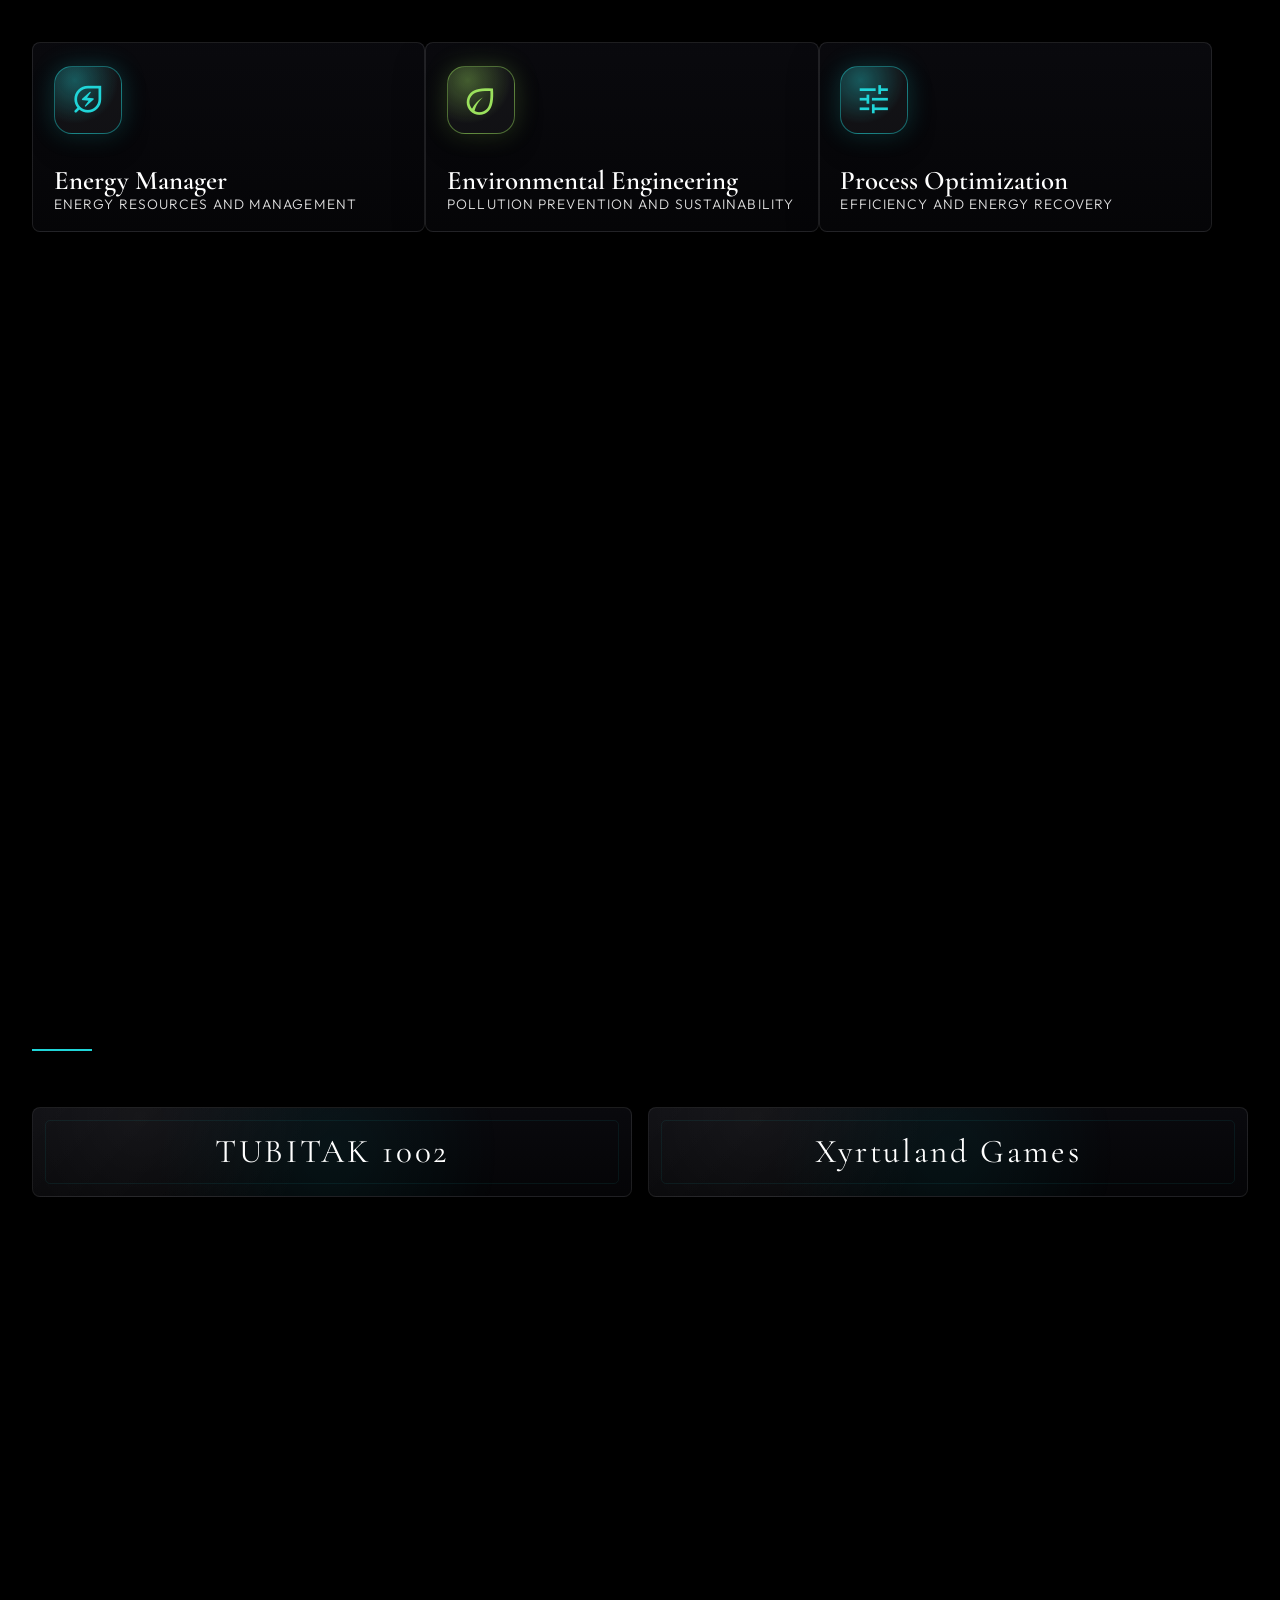
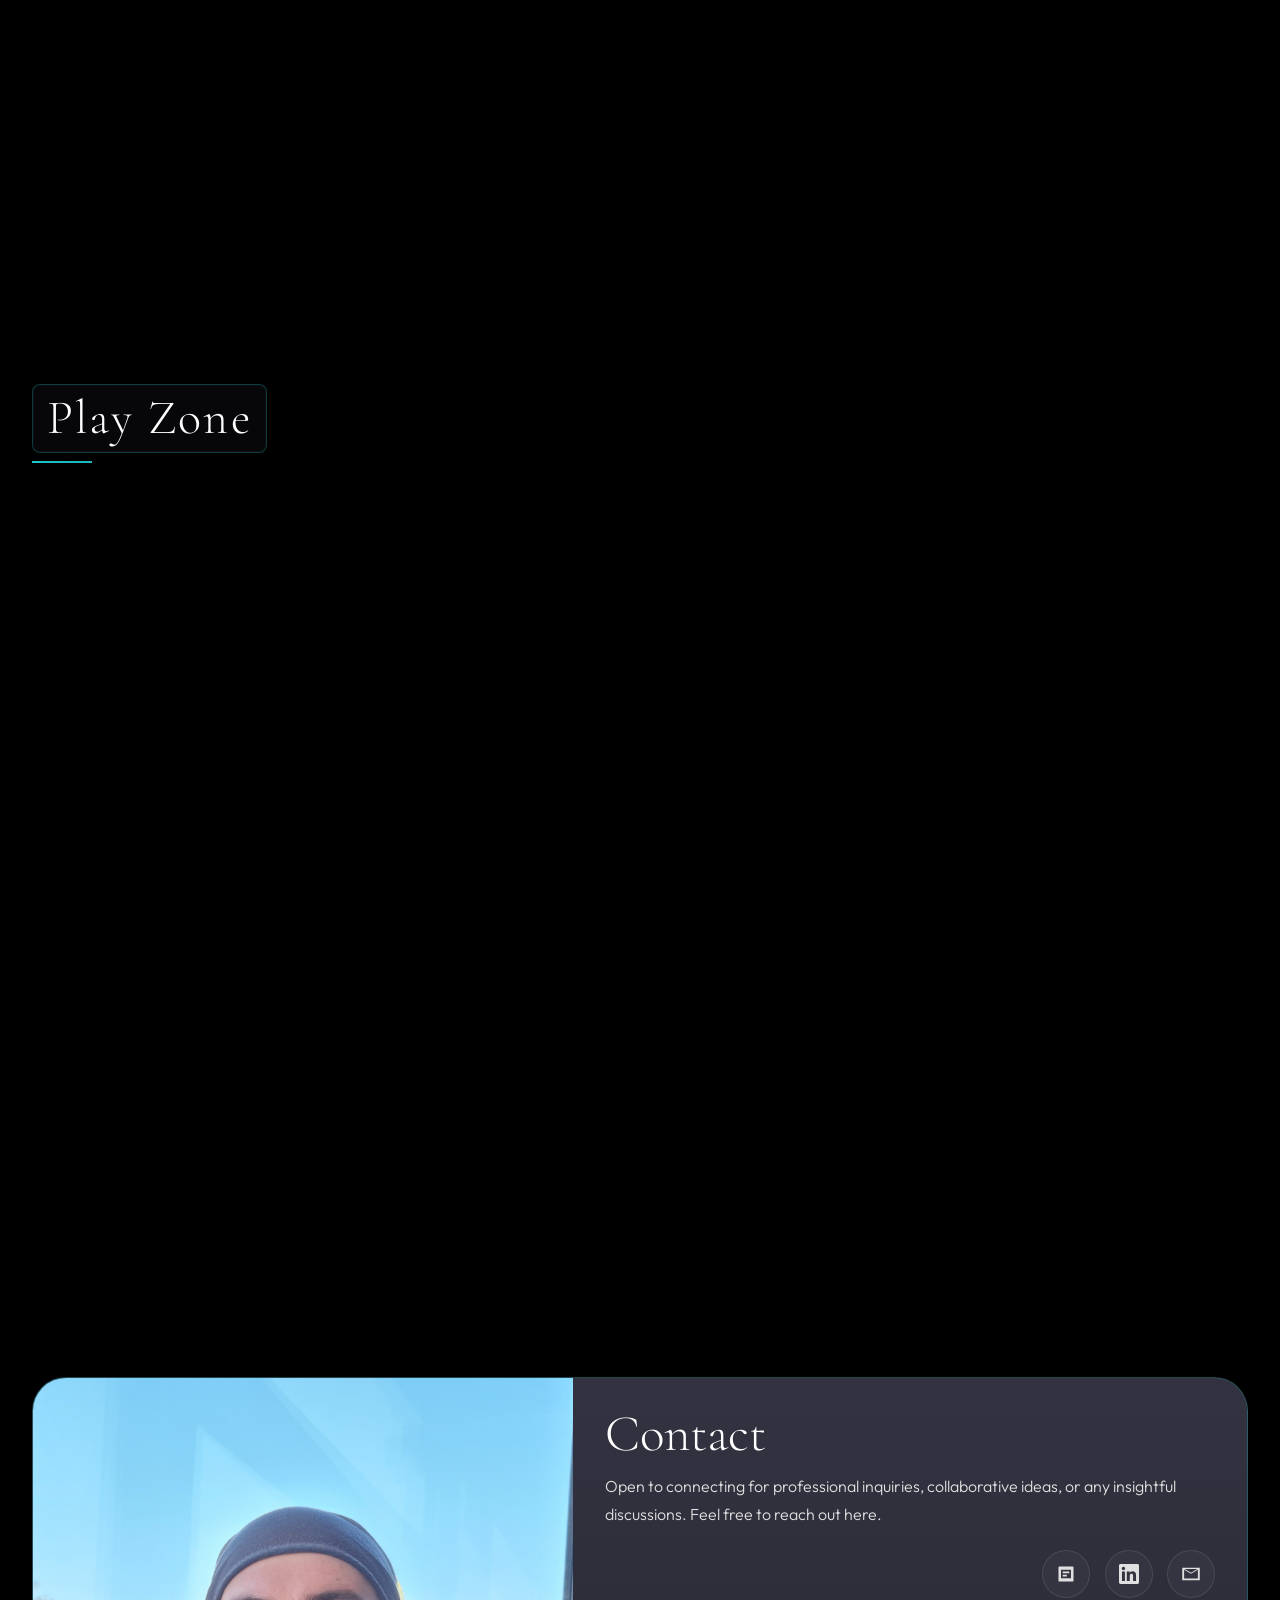
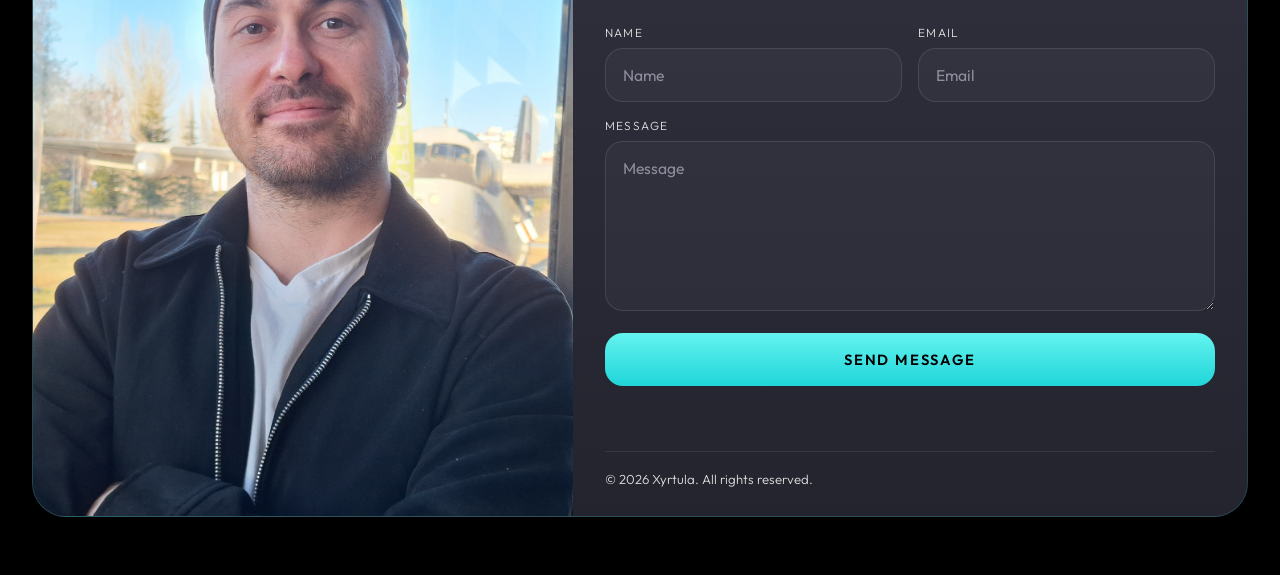
==== commit 857673fa: "title-edit" ====
--- a/index.html
+++ b/index.html
@@ -2331,7 +2331,7 @@
     });
 
     // TYPEWRITER
-    const phrases = ['Engineer','Lifelong Learner','Game Developer'];
+    const phrases = ['Lifelong Learner','Engineer','Game Developer'];
     let phraseIdx = 0, charIdx = 0, deleting = false;
     const tw = document.getElementById('typewriter');
     function typewrite() {
